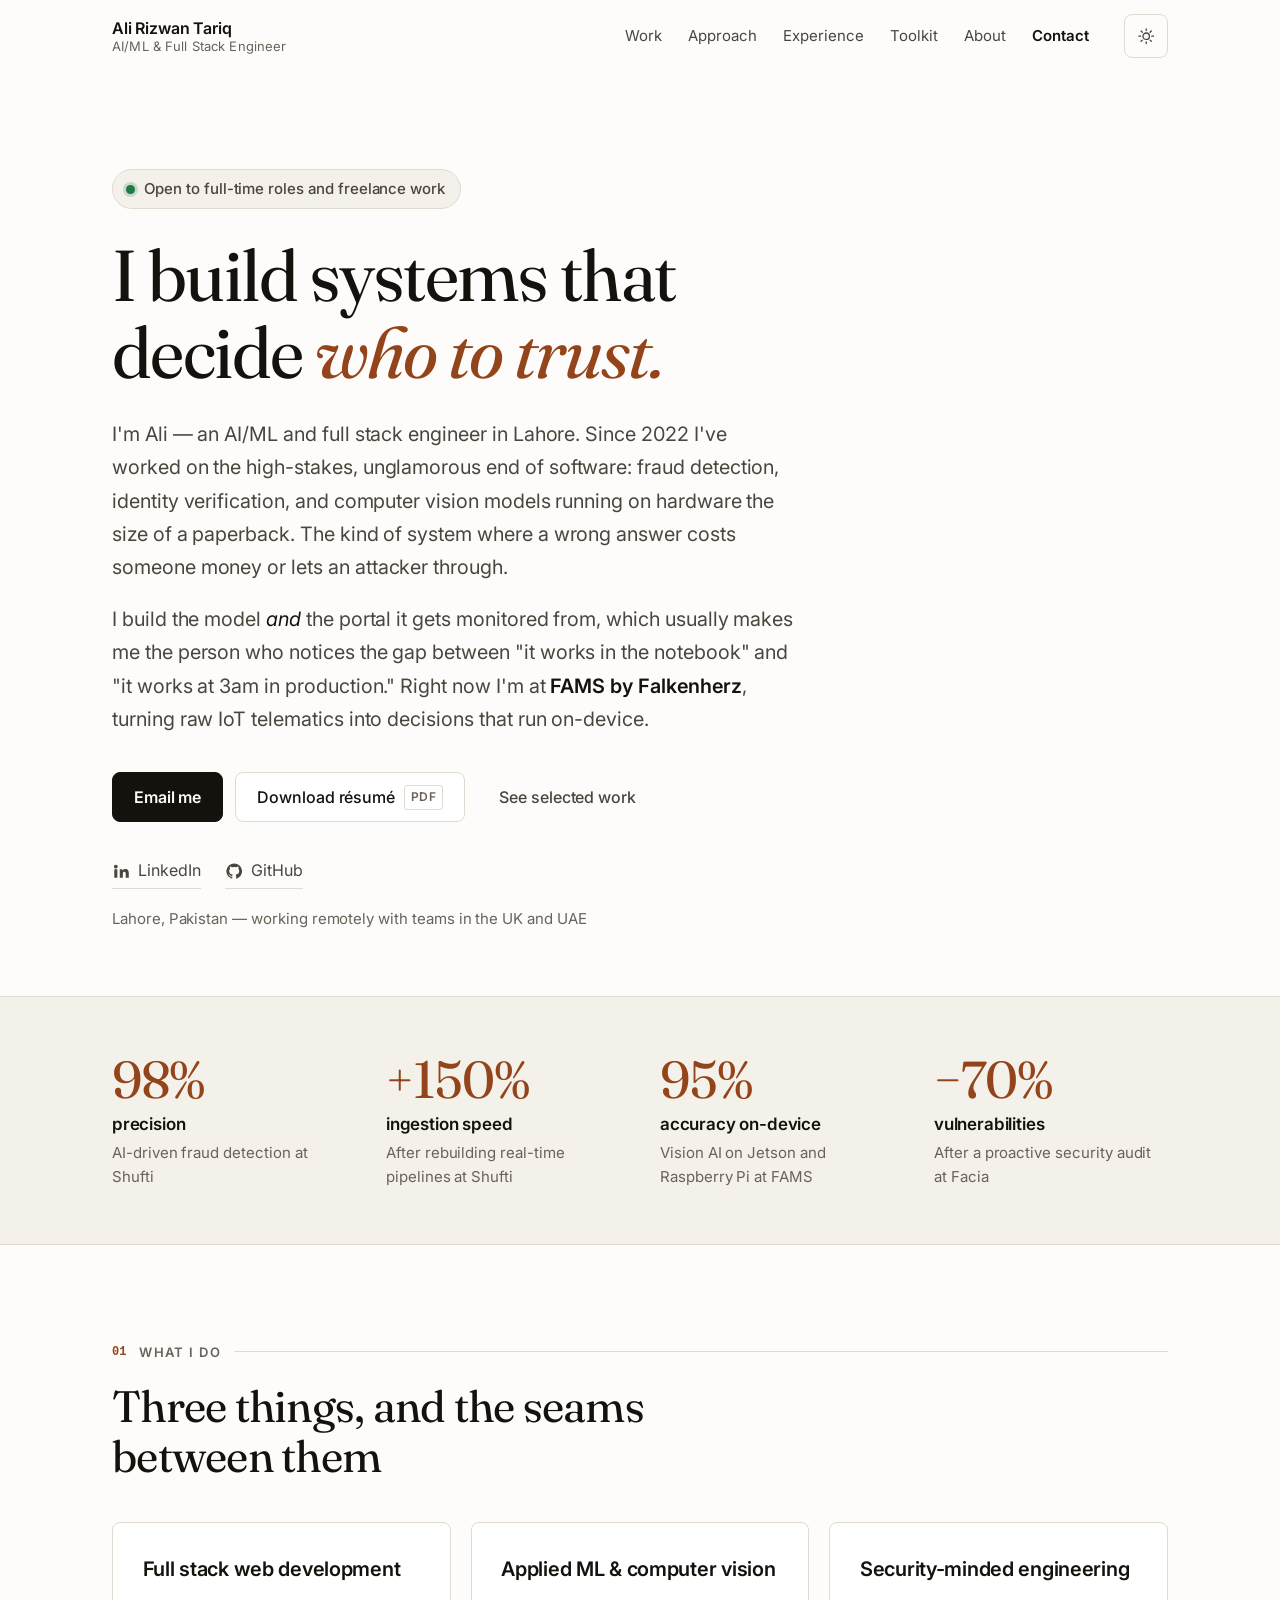
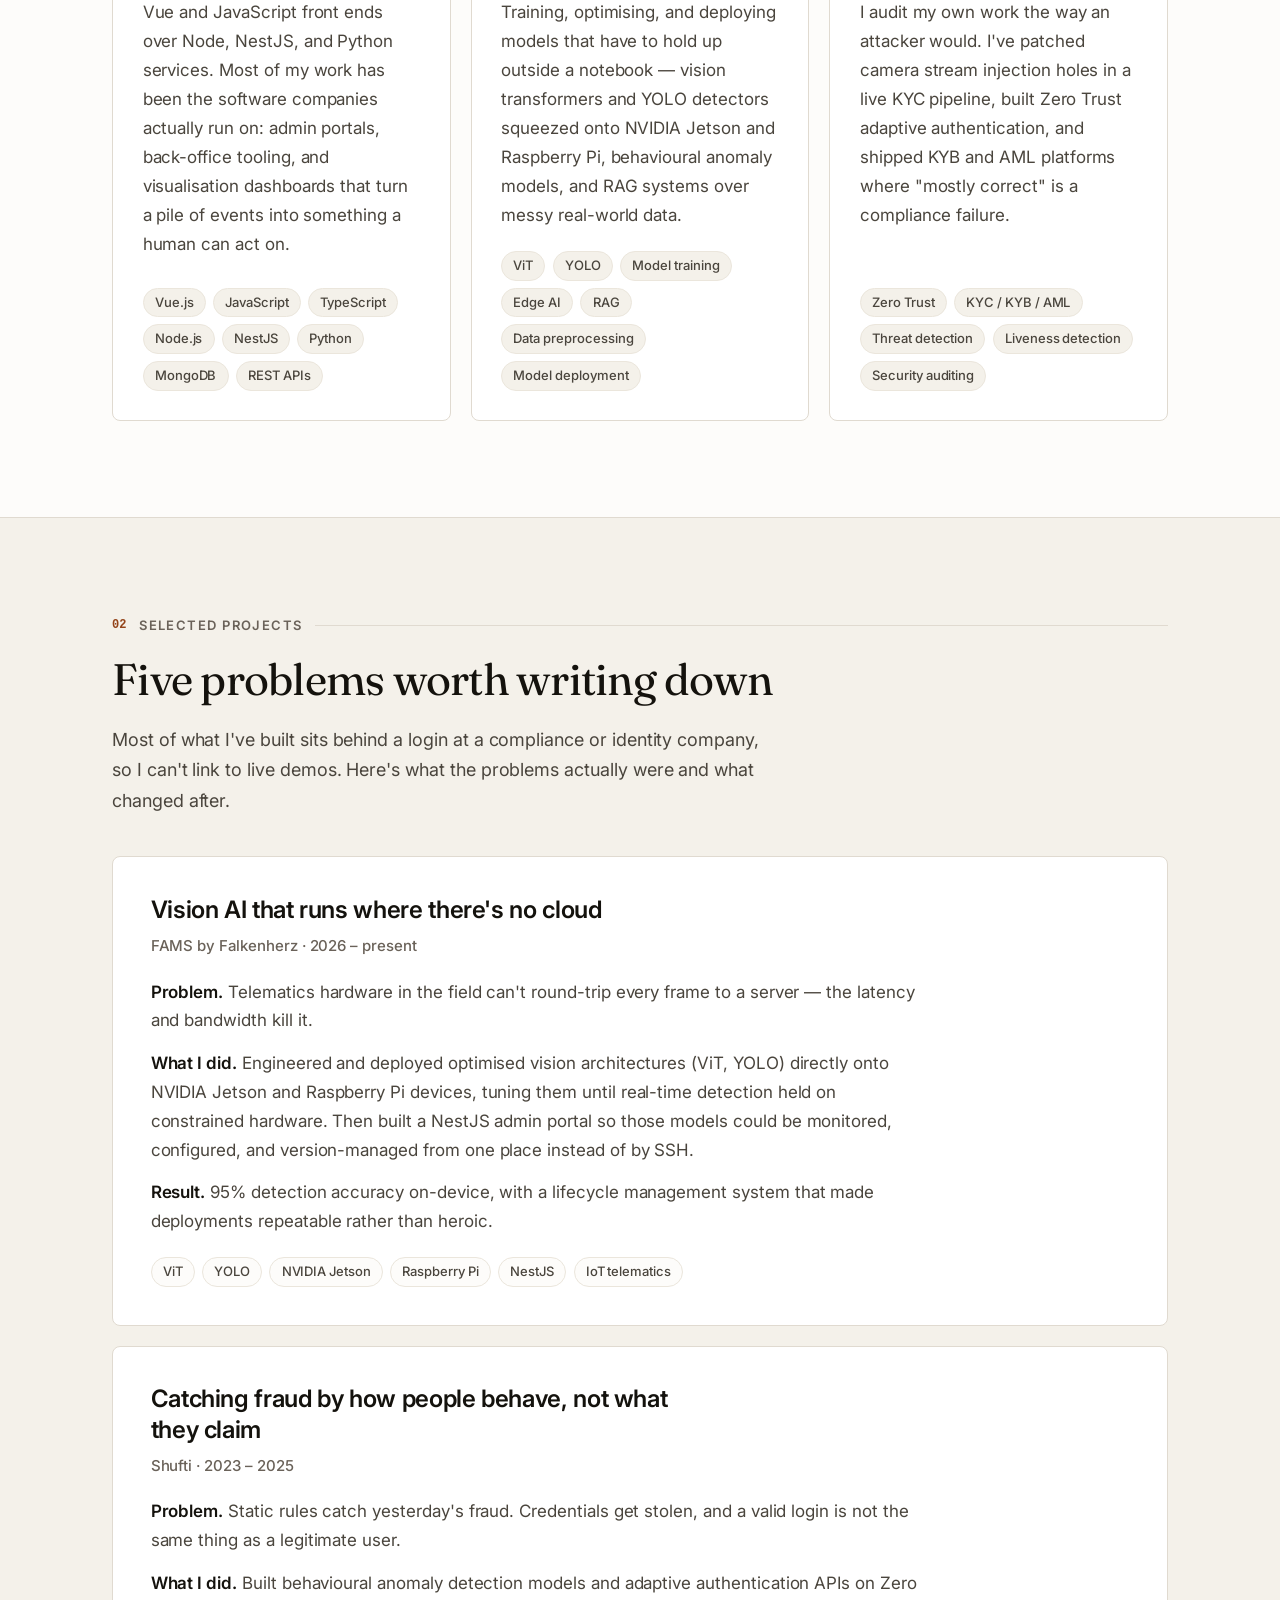
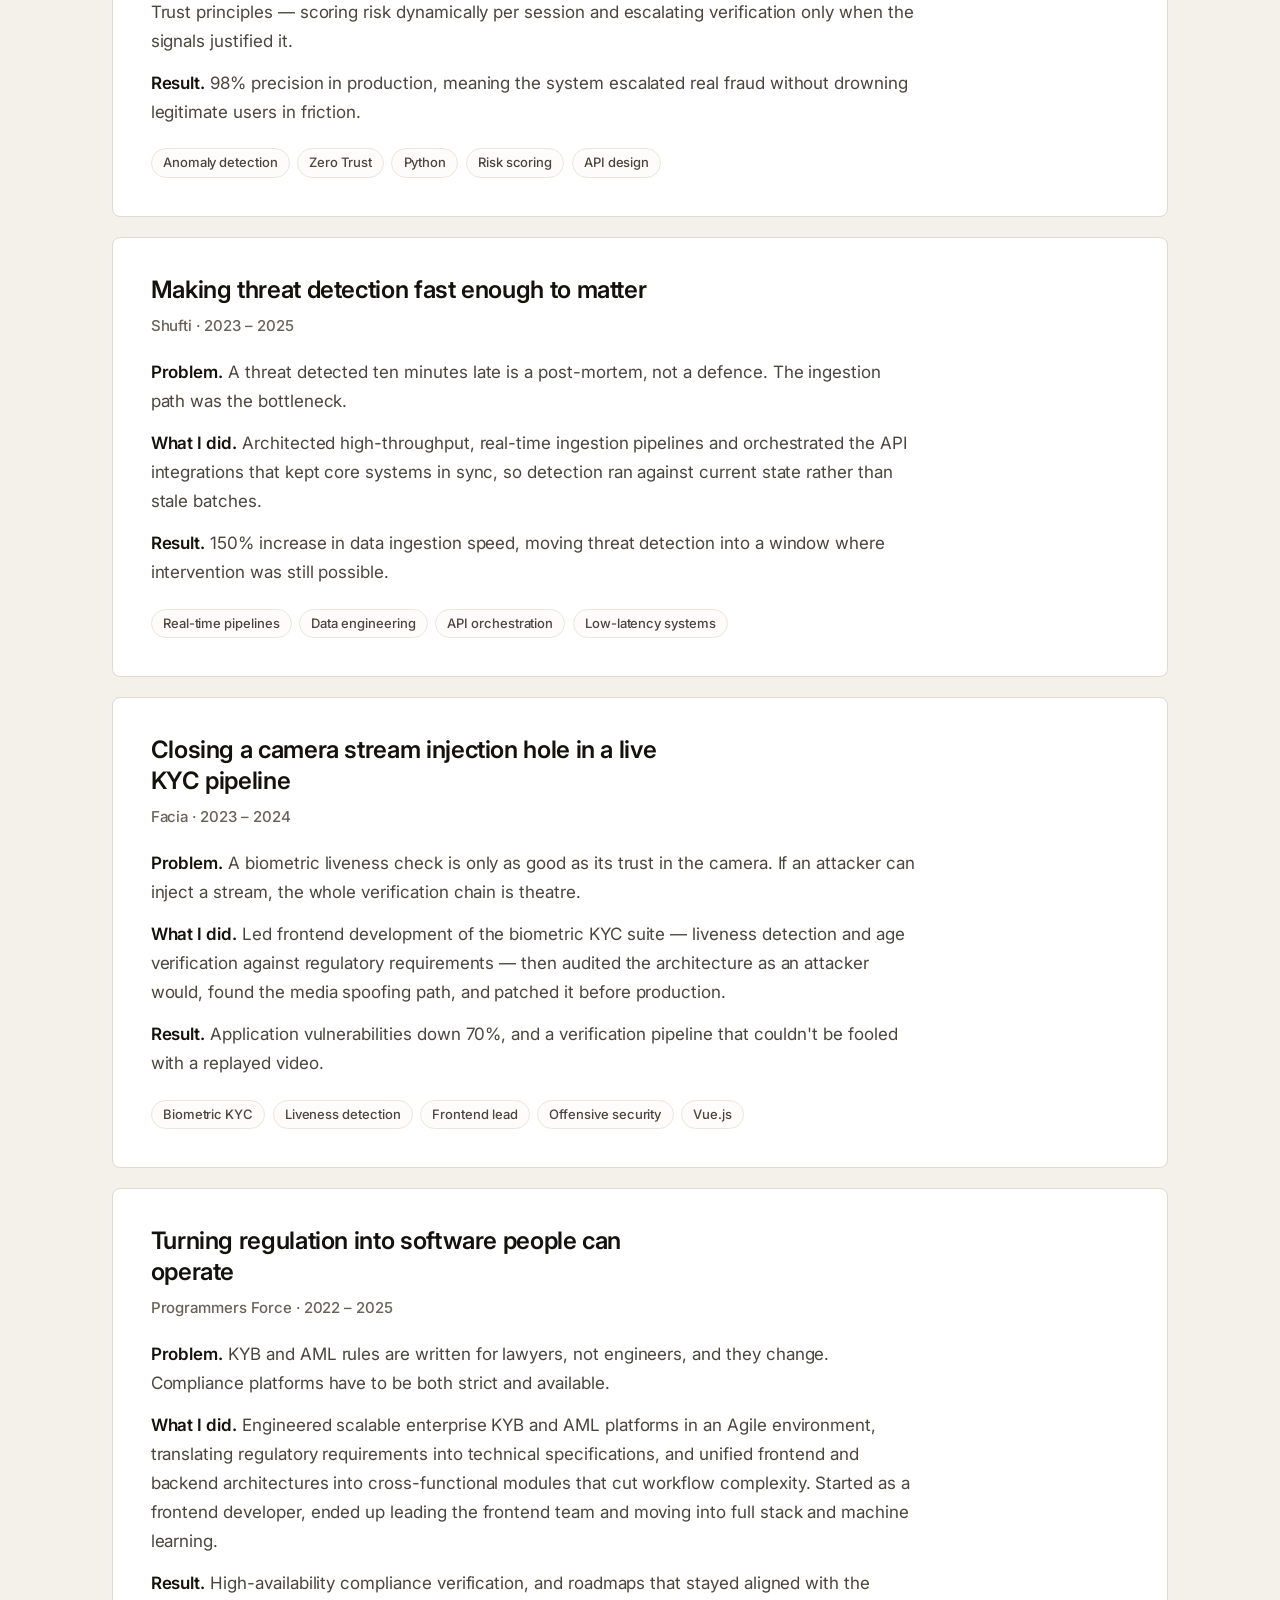
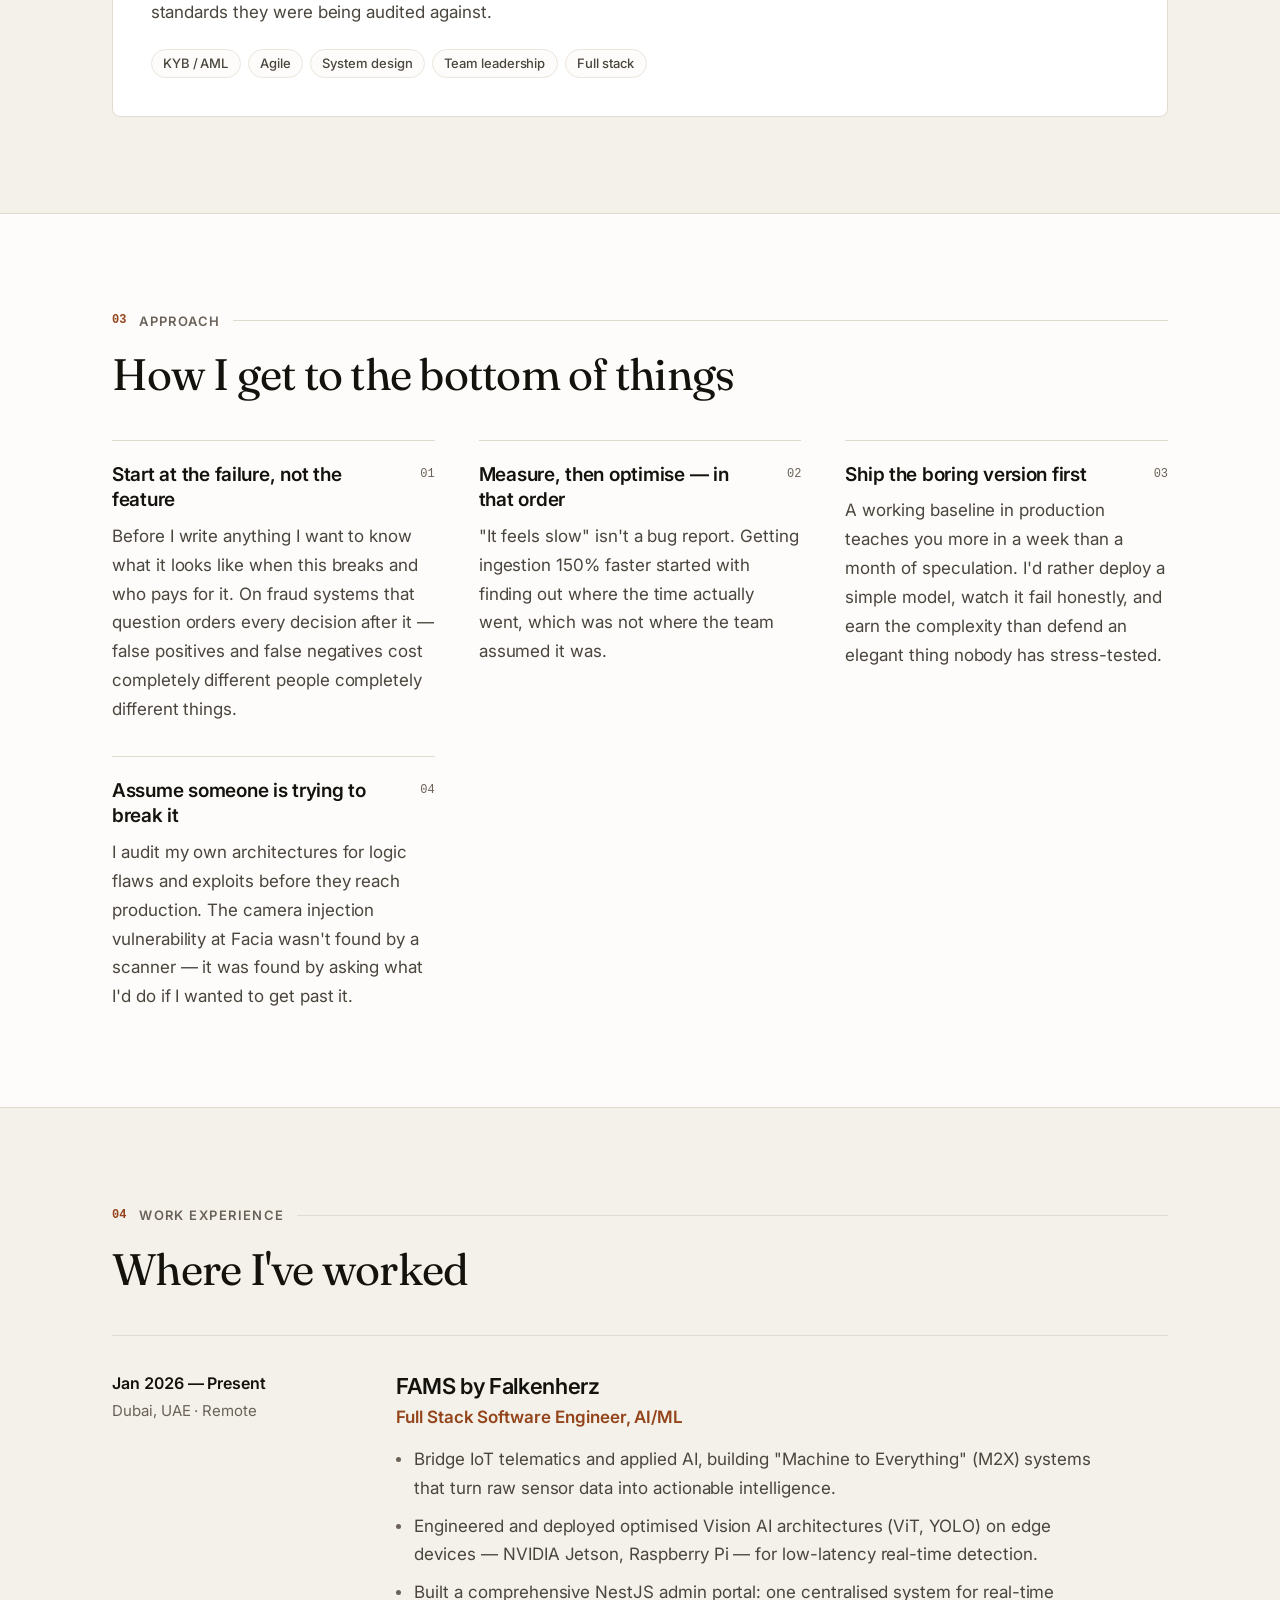
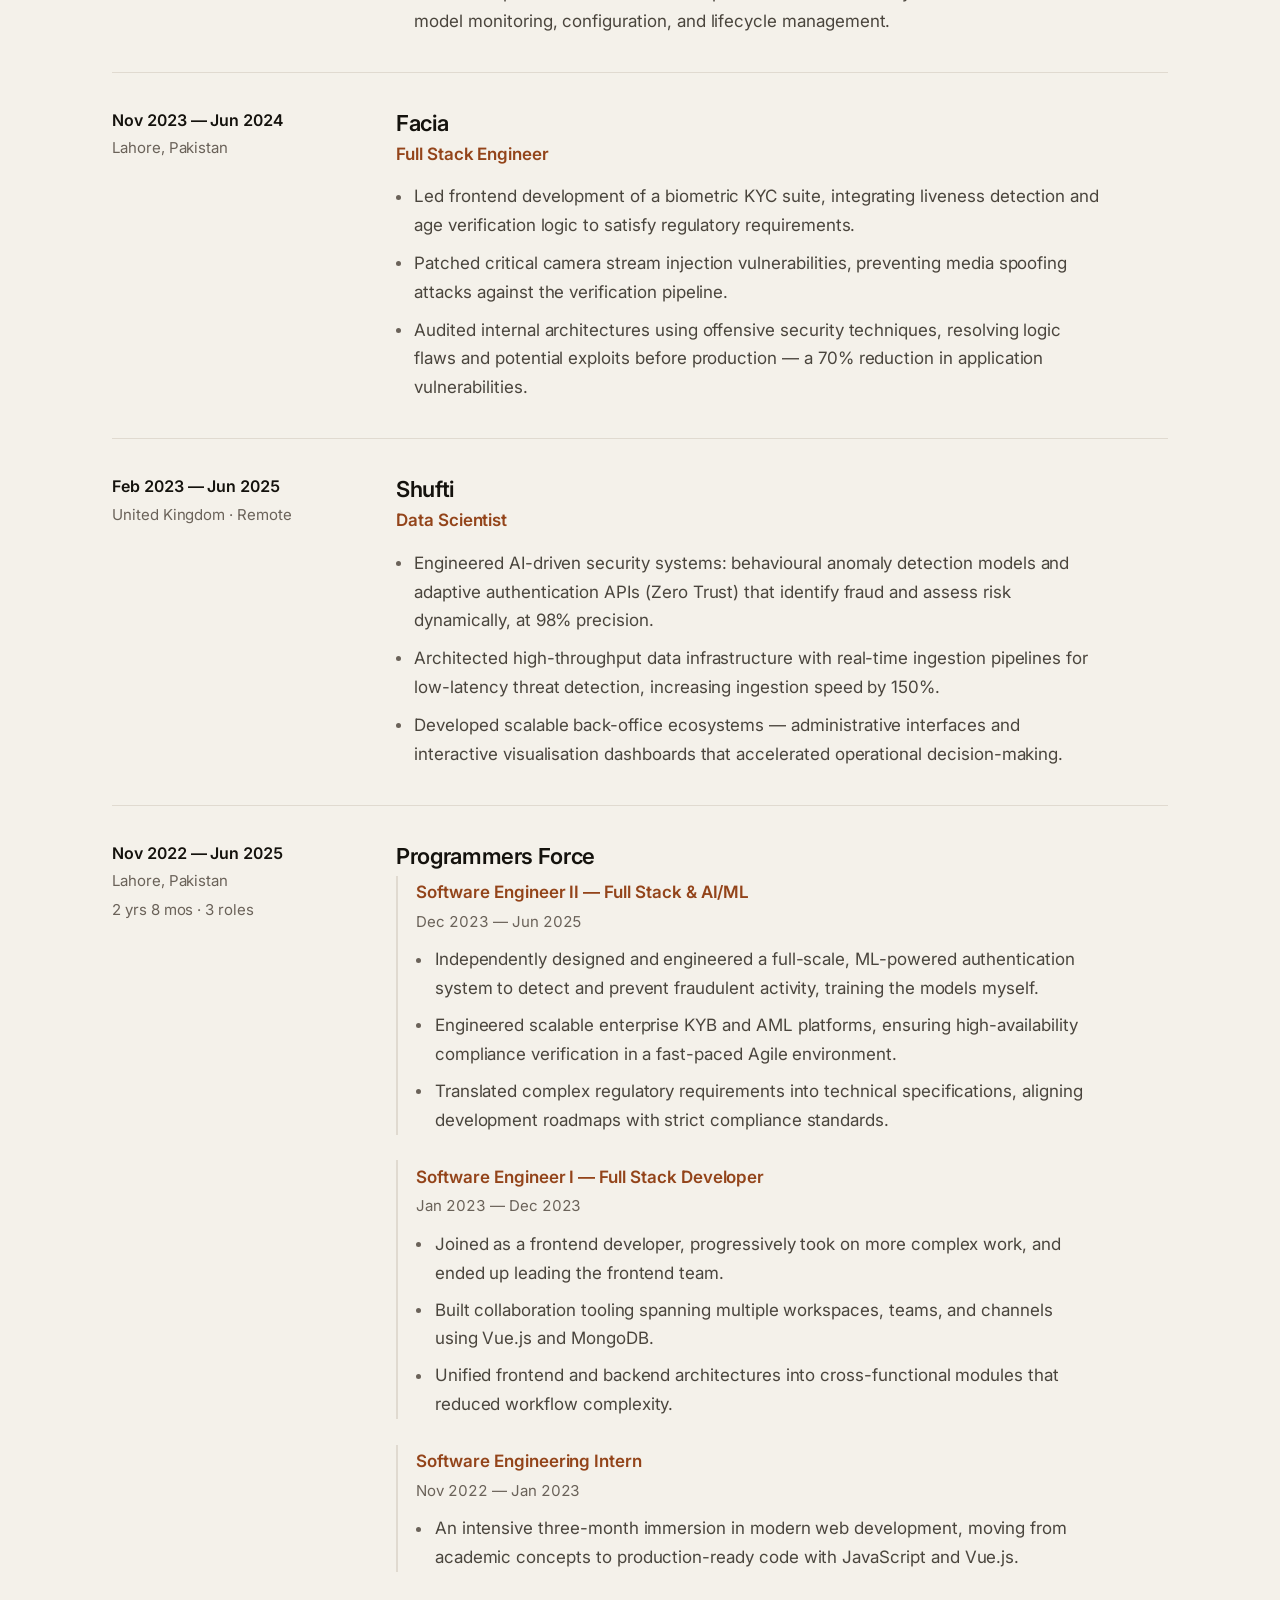
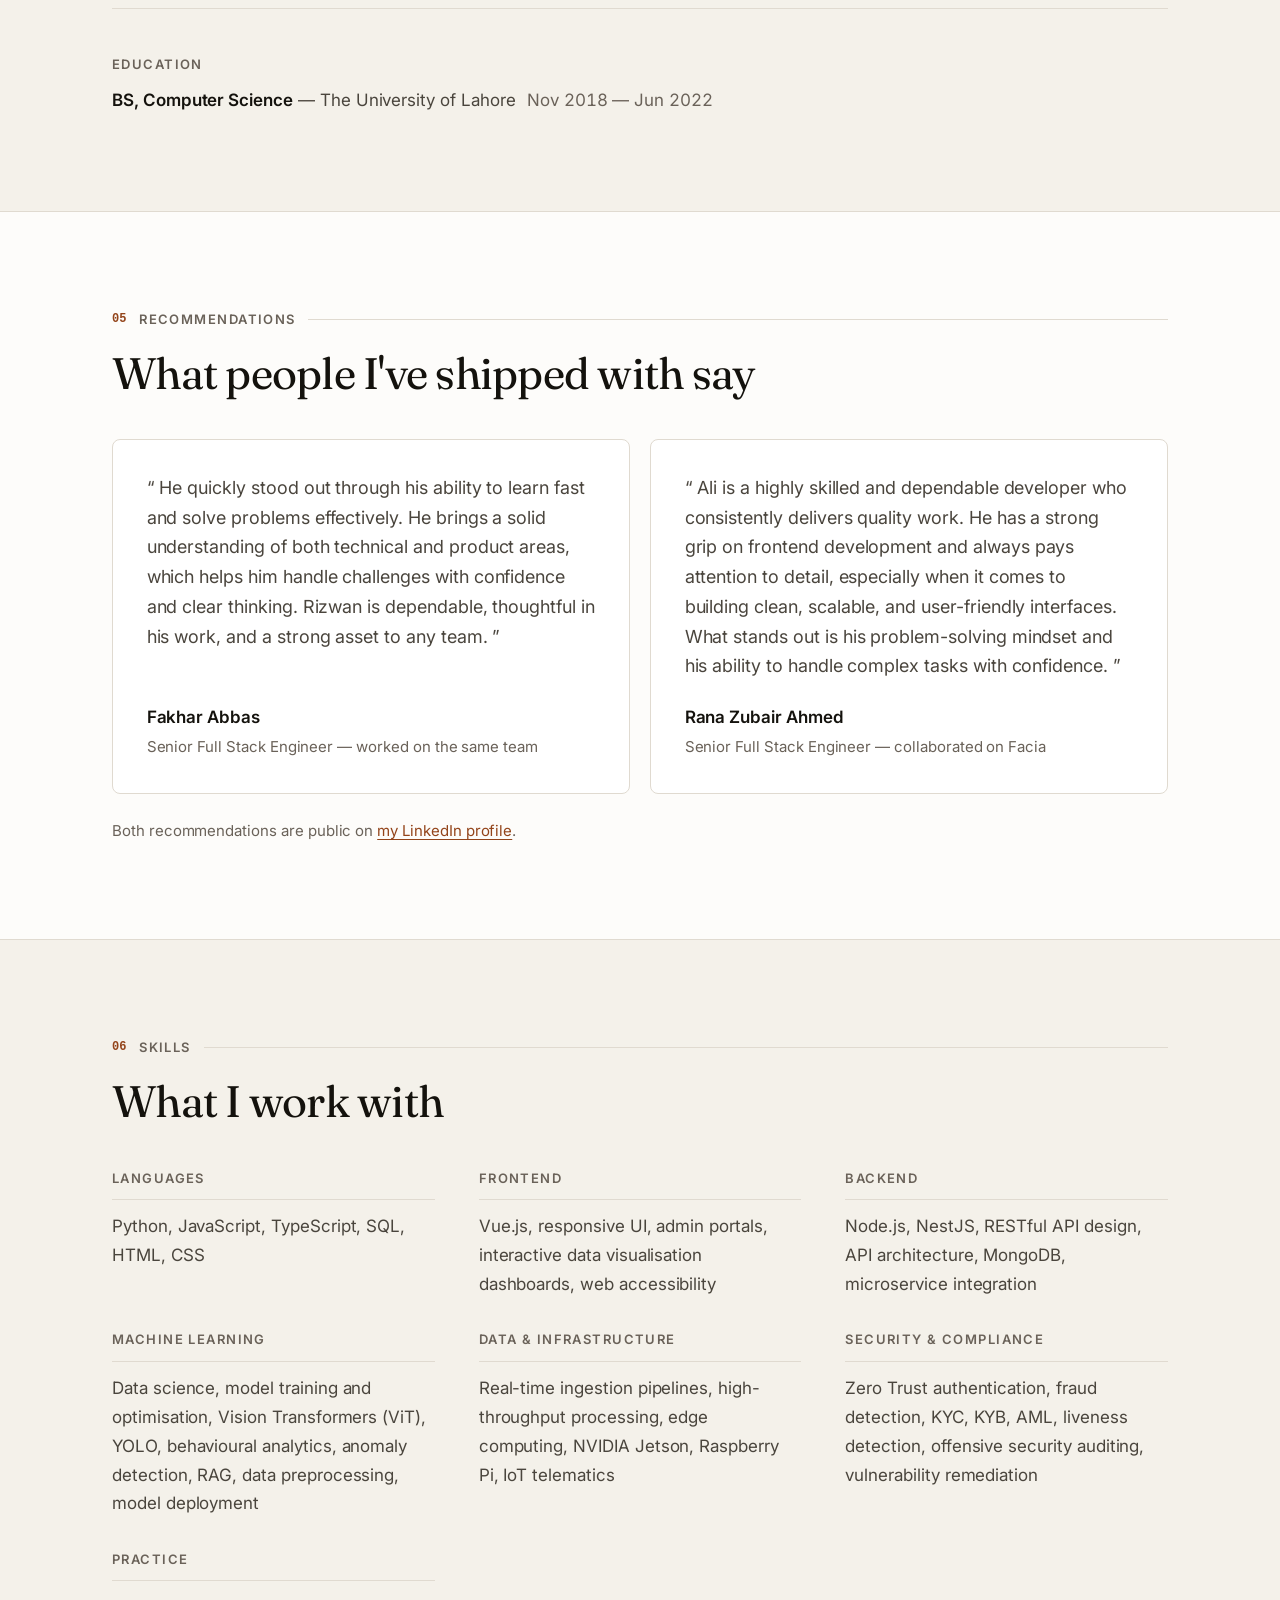
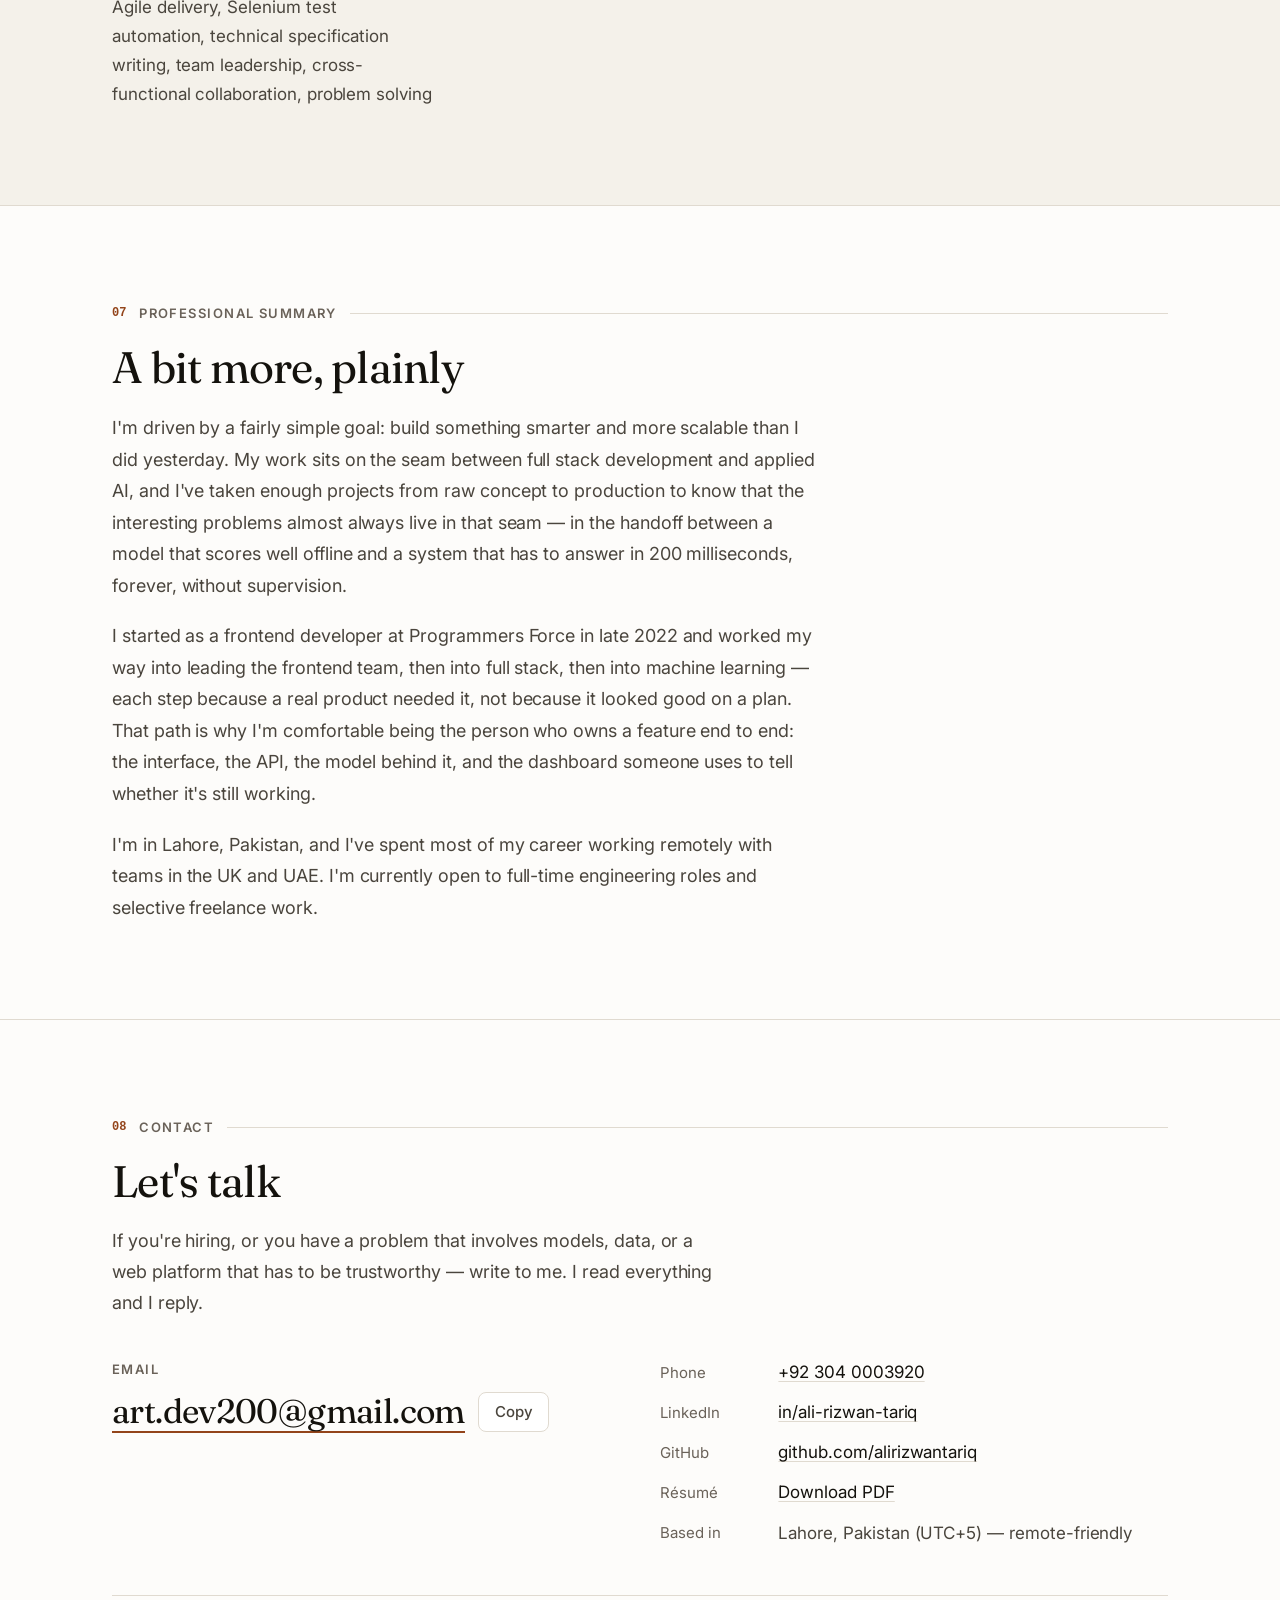
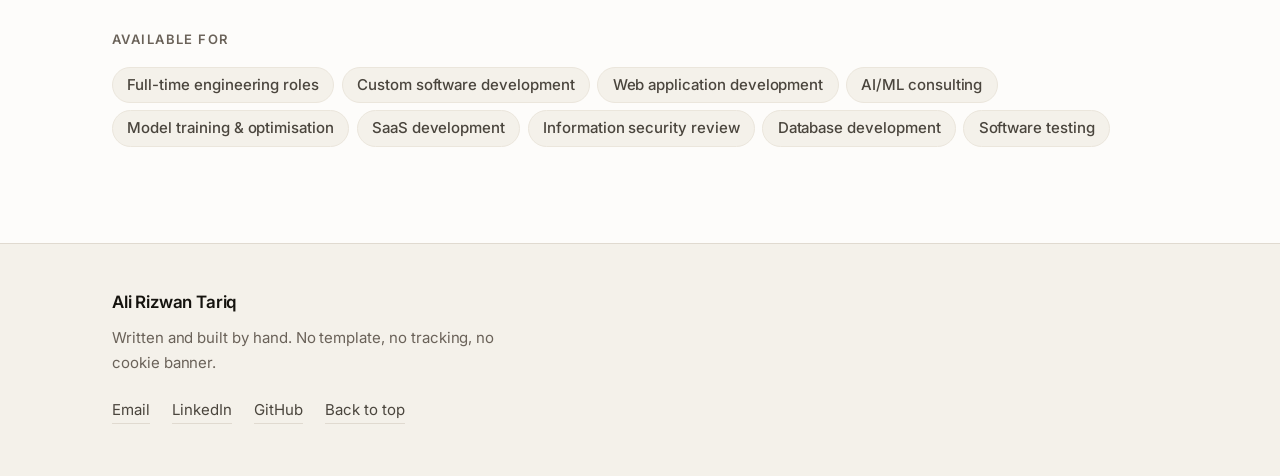
==== index.html @ 857cba0b "Add portfolio site Single-page portfolio built as plain HTML, CSS and JS — no framework, no build st" ====
<!DOCTYPE html>
<html lang="en">
<head>
<meta charset="utf-8">
<meta name="viewport" content="width=device-width, initial-scale=1">
<title>Ali Rizwan Tariq — AI/ML &amp; Full Stack Engineer</title>
<meta name="description" content="AI/ML and full stack engineer in Lahore, Pakistan. Fraud detection, identity verification and edge computer vision, in Python, Vue.js, Node.js and NestJS.">
<meta name="author" content="Ali Rizwan Tariq">
<meta name="robots" content="index, follow">
<meta name="theme-color" content="#fdfcfa" media="(prefers-color-scheme: light)">
<meta name="theme-color" content="#14130f" media="(prefers-color-scheme: dark)">

<meta property="og:type" content="profile">
<meta property="og:title" content="Ali Rizwan Tariq — AI/ML &amp; Full Stack Engineer">
<meta property="og:description" content="Fraud detection, identity verification, and edge computer vision — plus the production systems around them. Open to full-time roles and freelance work.">
<meta property="og:image" content="/og.png">
<meta property="og:image:alt" content="Ali Rizwan Tariq, AI/ML and Full Stack Engineer">
<meta property="og:locale" content="en_US">
<meta name="twitter:card" content="summary_large_image">
<meta name="twitter:title" content="Ali Rizwan Tariq — AI/ML &amp; Full Stack Engineer">
<meta name="twitter:description" content="Fraud detection, identity verification, and edge computer vision — plus the production systems around them.">
<meta name="twitter:image" content="/og.png">

<link rel="icon" href="/favicon.svg" type="image/svg+xml">
<link rel="apple-touch-icon" href="/favicon.svg">
<link rel="preconnect" href="https://fonts.googleapis.com">
<link rel="preconnect" href="https://fonts.gstatic.com" crossorigin>
<link rel="stylesheet" href="https://fonts.googleapis.com/css2?family=Fraunces:opsz,wght@9..144,400;9..144,500&family=Inter:wght@400;500;600;700&display=swap">
<link rel="stylesheet" href="/styles.css">

<script>
  // Set theme before first paint so there is no flash.
  (function () {
    document.documentElement.classList.add('js');
    try {
      var t = localStorage.getItem('theme');
      if (t === 'light' || t === 'dark') document.documentElement.setAttribute('data-theme', t);
    } catch (e) {}
  })();
</script>

<script type="application/ld+json">
{
  "@context": "https://schema.org",
  "@type": "Person",
  "name": "Ali Rizwan Tariq",
  "givenName": "Ali",
  "familyName": "Tariq",
  "jobTitle": "AI/ML & Full Stack Engineer",
  "description": "AI/ML and full stack engineer specialising in fraud detection, identity verification and edge computer vision systems.",
  "email": "mailto:art.dev200@gmail.com",
  "telephone": "+92-304-0003920",
  "image": "/assets/ali-rizwan-tariq.jpg",
  "url": "https://www.linkedin.com/in/ali-rizwan-tariq/",
  "address": {
    "@type": "PostalAddress",
    "addressLocality": "Lahore",
    "addressRegion": "Punjab",
    "addressCountry": "PK"
  },
  "sameAs": [
    "https://www.linkedin.com/in/ali-rizwan-tariq/",
    "https://github.com/alirizwantariq"
  ],
  "alumniOf": {
    "@type": "CollegeOrUniversity",
    "name": "The University of Lahore"
  },
  "knowsAbout": [
    "Machine Learning", "Computer Vision", "Edge AI", "Retrieval-Augmented Generation",
    "Full Stack Web Development", "Python", "JavaScript", "TypeScript", "Node.js",
    "NestJS", "Vue.js", "MongoDB", "REST API", "Fraud Detection",
    "Identity Verification", "KYC", "KYB", "AML", "API Architecture", "Data Science"
  ],
  "worksFor": {
    "@type": "Organization",
    "name": "FAMS by Falkenherz"
  }
}
</script>
</head>

<body>
<a class="skip-link" href="#main">Skip to content</a>

<header class="site-header">
  <div class="wrap header-inner">
    <a class="wordmark" href="#top">
      <span class="wordmark-name">Ali Rizwan Tariq</span>
      <span class="wordmark-role">AI/ML &amp; Full Stack Engineer</span>
    </a>

    <nav class="site-nav" aria-label="Sections">
      <ul>
        <li><a href="#work">Work</a></li>
        <li><a href="#approach">Approach</a></li>
        <li><a href="#experience">Experience</a></li>
        <li><a href="#toolkit">Toolkit</a></li>
        <li><a href="#about">About</a></li>
        <li><a href="#contact">Contact</a></li>
      </ul>
    </nav>

    <button type="button" id="theme-toggle" class="theme-toggle" aria-label="Switch to dark theme">
      <svg class="icon-sun" viewBox="0 0 24 24" aria-hidden="true" focusable="false">
        <circle cx="12" cy="12" r="4.2"/>
        <path d="M12 2.5v2.2M12 19.3v2.2M21.5 12h-2.2M4.7 12H2.5M18.7 5.3l-1.6 1.6M6.9 17.1l-1.6 1.6M18.7 18.7l-1.6-1.6M6.9 6.9L5.3 5.3"/>
      </svg>
      <svg class="icon-moon" viewBox="0 0 24 24" aria-hidden="true" focusable="false">
        <path d="M20.5 14.2A8.6 8.6 0 0 1 9.8 3.5a8.6 8.6 0 1 0 10.7 10.7Z"/>
      </svg>
    </button>
  </div>
</header>

<main id="main">

  <!-- ───────────────────────── Elevator pitch ───────────────────────── -->
  <section class="hero" id="top">
    <div class="wrap hero-grid">

      <div class="hero-copy">
        <p class="availability">
          <span class="dot" aria-hidden="true"></span>
          Open to full-time roles and freelance work
        </p>

        <h1 class="hero-title">
          I build systems that decide <em>who to trust.</em>
        </h1>

        <div class="hero-pitch">
          <p>
            I'm Ali — an AI/ML and full stack engineer in Lahore. Since 2022 I've worked on the
            high-stakes, unglamorous end of software: fraud detection, identity verification, and
            computer vision models running on hardware the size of a paperback. The kind of system
            where a wrong answer costs someone money or lets an attacker through.
          </p>
          <p>
            I build the model <em>and</em> the portal it gets monitored from, which usually makes me
            the person who notices the gap between "it works in the notebook" and "it works at 3am in
            production." Right now I'm at <strong>FAMS by Falkenherz</strong>, turning raw IoT
            telematics into decisions that run on-device.
          </p>
        </div>

        <div class="hero-actions">
          <a class="btn btn-primary" href="mailto:art.dev200@gmail.com?subject=Let%27s%20talk">
            Email me
          </a>
          <a class="btn" href="/Ali-Rizwan-Tariq-Resume.pdf" download>
            Download résumé
            <span class="btn-meta">PDF</span>
          </a>
          <a class="btn btn-quiet" href="#work">See selected work</a>
        </div>

        <ul class="hero-links">
          <li>
            <a href="https://www.linkedin.com/in/ali-rizwan-tariq/" rel="me noopener" target="_blank">
              <svg viewBox="0 0 24 24" aria-hidden="true" focusable="false" class="brand-icon"><path d="M4.98 3.5A2.5 2.5 0 1 1 5 8.5a2.5 2.5 0 0 1 0-5ZM3 9.5h4v11H3v-11Zm6.5 0h3.8v1.5h.05c.53-.95 1.83-1.95 3.77-1.95 4.03 0 4.78 2.5 4.78 5.76v5.69h-4v-5.04c0-1.2-.02-2.75-1.75-2.75-1.75 0-2.02 1.31-2.02 2.66v5.13h-4v-11Z"/></svg>
              LinkedIn
            </a>
          </li>
          <li>
            <a href="https://github.com/alirizwantariq" rel="me noopener" target="_blank">
              <svg viewBox="0 0 24 24" aria-hidden="true" focusable="false" class="brand-icon"><path d="M12 1.8a10.2 10.2 0 0 0-3.23 19.88c.51.09.7-.22.7-.5v-1.9c-2.85.62-3.45-1.2-3.45-1.2-.47-1.19-1.14-1.5-1.14-1.5-.93-.64.07-.62.07-.62 1.03.07 1.57 1.06 1.57 1.06.92 1.57 2.4 1.12 2.99.86.09-.67.36-1.12.65-1.38-2.28-.26-4.67-1.14-4.67-5.07 0-1.12.4-2.03 1.05-2.75-.1-.26-.46-1.3.1-2.72 0 0 .86-.28 2.81 1.05a9.7 9.7 0 0 1 5.12 0c1.95-1.33 2.81-1.05 2.81-1.05.56 1.42.2 2.46.1 2.72.65.72 1.05 1.63 1.05 2.75 0 3.94-2.39 4.8-4.68 5.06.37.32.7.94.7 1.9v2.81c0 .28.18.6.7.5A10.2 10.2 0 0 0 12 1.8Z"/></svg>
              GitHub
            </a>
          </li>
        </ul>

        <p class="hero-loc">Lahore, Pakistan — working remotely with teams in the UK and UAE</p>
      </div>

      <figure class="portrait" id="portrait">
        <img src="/assets/ali-rizwan-tariq.jpg"
             alt="Ali Rizwan Tariq"
             width="768" height="1024"
             decoding="async"
             onerror="document.getElementById('portrait').hidden = true">
      </figure>

    </div>
  </section>

  <!-- ───────────────────────── Impact numbers ───────────────────────── -->
  <section class="stats" aria-labelledby="stats-heading">
    <div class="wrap">
      <h2 id="stats-heading" class="sr-only">Measured results</h2>
      <ul class="stat-grid">
        <li class="stat reveal">
          <p class="stat-num">98%</p>
          <p class="stat-label">precision</p>
          <p class="stat-note">AI-driven fraud detection at Shufti</p>
        </li>
        <li class="stat reveal">
          <p class="stat-num">+150%</p>
          <p class="stat-label">ingestion speed</p>
          <p class="stat-note">After rebuilding real-time pipelines at Shufti</p>
        </li>
        <li class="stat reveal">
          <p class="stat-num">95%</p>
          <p class="stat-label">accuracy on-device</p>
          <p class="stat-note">Vision AI on Jetson and Raspberry Pi at FAMS</p>
        </li>
        <li class="stat reveal">
          <p class="stat-num">−70%</p>
          <p class="stat-label">vulnerabilities</p>
          <p class="stat-note">After a proactive security audit at Facia</p>
        </li>
      </ul>
    </div>
  </section>

  <!-- ───────────────────────── What I do ───────────────────────── -->
  <section class="section" id="services" aria-labelledby="services-heading">
    <div class="wrap">
      <h2 id="services-heading" class="section-title">
        <span class="section-label"><span class="section-num">01</span> What I do</span>
        <span class="section-headline">Three things, and the seams between them</span>
      </h2>

      <div class="pillars">
        <article class="pillar reveal">
          <h3>Full stack web development</h3>
          <p>
            Vue and JavaScript front ends over Node, NestJS, and Python services. Most of my work has
            been the software companies actually run on: admin portals, back-office tooling, and
            visualisation dashboards that turn a pile of events into something a human can act on.
          </p>
          <ul class="tag-list">
            <li>Vue.js</li><li>JavaScript</li><li>TypeScript</li><li>Node.js</li><li>NestJS</li>
            <li>Python</li><li>MongoDB</li><li>REST APIs</li>
          </ul>
        </article>

        <article class="pillar reveal">
          <h3>Applied ML &amp; computer vision</h3>
          <p>
            Training, optimising, and deploying models that have to hold up outside a notebook —
            vision transformers and YOLO detectors squeezed onto NVIDIA Jetson and Raspberry Pi,
            behavioural anomaly models, and RAG systems over messy real-world data.
          </p>
          <ul class="tag-list">
            <li>ViT</li><li>YOLO</li><li>Model training</li><li>Edge AI</li>
            <li>RAG</li><li>Data preprocessing</li><li>Model deployment</li>
          </ul>
        </article>

        <article class="pillar reveal">
          <h3>Security-minded engineering</h3>
          <p>
            I audit my own work the way an attacker would. I've patched camera stream injection
            holes in a live KYC pipeline, built Zero Trust adaptive authentication, and shipped KYB
            and AML platforms where "mostly correct" is a compliance failure.
          </p>
          <ul class="tag-list">
            <li>Zero Trust</li><li>KYC / KYB / AML</li><li>Threat detection</li>
            <li>Liveness detection</li><li>Security auditing</li>
          </ul>
        </article>
      </div>
    </div>
  </section>

  <!-- ───────────────────────── Selected work ───────────────────────── -->
  <section class="section section-alt" id="work" aria-labelledby="work-heading">
    <div class="wrap">
      <h2 id="work-heading" class="section-title">
        <span class="section-label"><span class="section-num">02</span> Selected projects</span>
        <span class="section-headline">Five problems worth writing down</span>
      </h2>
      <p class="section-intro">
        Most of what I've built sits behind a login at a compliance or identity company, so I can't
        link to live demos. Here's what the problems actually were and what changed after.
      </p>

      <ol class="cases">
        <li class="case reveal">
          <div class="case-head">
            <h3>Vision AI that runs where there's no cloud</h3>
            <p class="case-org">FAMS by Falkenherz · 2026 – present</p>
          </div>
          <div class="case-body">
            <p>
              <strong>Problem.</strong> Telematics hardware in the field can't round-trip every frame
              to a server — the latency and bandwidth kill it.
            </p>
            <p>
              <strong>What I did.</strong> Engineered and deployed optimised vision architectures
              (ViT, YOLO) directly onto NVIDIA Jetson and Raspberry Pi devices, tuning them until
              real-time detection held on constrained hardware. Then built a NestJS admin portal so
              those models could be monitored, configured, and version-managed from one place instead
              of by SSH.
            </p>
            <p>
              <strong>Result.</strong> 95% detection accuracy on-device, with a lifecycle management
              system that made deployments repeatable rather than heroic.
            </p>
          </div>
          <ul class="tag-list">
            <li>ViT</li><li>YOLO</li><li>NVIDIA Jetson</li><li>Raspberry Pi</li>
            <li>NestJS</li><li>IoT telematics</li>
          </ul>
        </li>

        <li class="case reveal">
          <div class="case-head">
            <h3>Catching fraud by how people behave, not what they claim</h3>
            <p class="case-org">Shufti · 2023 – 2025</p>
          </div>
          <div class="case-body">
            <p>
              <strong>Problem.</strong> Static rules catch yesterday's fraud. Credentials get stolen,
              and a valid login is not the same thing as a legitimate user.
            </p>
            <p>
              <strong>What I did.</strong> Built behavioural anomaly detection models and adaptive
              authentication APIs on Zero Trust principles — scoring risk dynamically per session and
              escalating verification only when the signals justified it.
            </p>
            <p>
              <strong>Result.</strong> 98% precision in production, meaning the system escalated real
              fraud without drowning legitimate users in friction.
            </p>
          </div>
          <ul class="tag-list">
            <li>Anomaly detection</li><li>Zero Trust</li><li>Python</li>
            <li>Risk scoring</li><li>API design</li>
          </ul>
        </li>

        <li class="case reveal">
          <div class="case-head">
            <h3>Making threat detection fast enough to matter</h3>
            <p class="case-org">Shufti · 2023 – 2025</p>
          </div>
          <div class="case-body">
            <p>
              <strong>Problem.</strong> A threat detected ten minutes late is a post-mortem, not a
              defence. The ingestion path was the bottleneck.
            </p>
            <p>
              <strong>What I did.</strong> Architected high-throughput, real-time ingestion pipelines
              and orchestrated the API integrations that kept core systems in sync, so detection ran
              against current state rather than stale batches.
            </p>
            <p>
              <strong>Result.</strong> 150% increase in data ingestion speed, moving threat detection
              into a window where intervention was still possible.
            </p>
          </div>
          <ul class="tag-list">
            <li>Real-time pipelines</li><li>Data engineering</li>
            <li>API orchestration</li><li>Low-latency systems</li>
          </ul>
        </li>

        <li class="case reveal">
          <div class="case-head">
            <h3>Closing a camera stream injection hole in a live KYC pipeline</h3>
            <p class="case-org">Facia · 2023 – 2024</p>
          </div>
          <div class="case-body">
            <p>
              <strong>Problem.</strong> A biometric liveness check is only as good as its trust in the
              camera. If an attacker can inject a stream, the whole verification chain is theatre.
            </p>
            <p>
              <strong>What I did.</strong> Led frontend development of the biometric KYC suite —
              liveness detection and age verification against regulatory requirements — then audited
              the architecture as an attacker would, found the media spoofing path, and patched it
              before production.
            </p>
            <p>
              <strong>Result.</strong> Application vulnerabilities down 70%, and a verification
              pipeline that couldn't be fooled with a replayed video.
            </p>
          </div>
          <ul class="tag-list">
            <li>Biometric KYC</li><li>Liveness detection</li><li>Frontend lead</li>
            <li>Offensive security</li><li>Vue.js</li>
          </ul>
        </li>

        <li class="case reveal">
          <div class="case-head">
            <h3>Turning regulation into software people can operate</h3>
            <p class="case-org">Programmers Force · 2022 – 2025</p>
          </div>
          <div class="case-body">
            <p>
              <strong>Problem.</strong> KYB and AML rules are written for lawyers, not engineers, and
              they change. Compliance platforms have to be both strict and available.
            </p>
            <p>
              <strong>What I did.</strong> Engineered scalable enterprise KYB and AML platforms in an
              Agile environment, translating regulatory requirements into technical specifications,
              and unified frontend and backend architectures into cross-functional modules that cut
              workflow complexity. Started as a frontend developer, ended up leading the frontend team
              and moving into full stack and machine learning.
            </p>
            <p>
              <strong>Result.</strong> High-availability compliance verification, and roadmaps that
              stayed aligned with the standards they were being audited against.
            </p>
          </div>
          <ul class="tag-list">
            <li>KYB / AML</li><li>Agile</li><li>System design</li>
            <li>Team leadership</li><li>Full stack</li>
          </ul>
        </li>
      </ol>
    </div>
  </section>

  <!-- ───────────────────────── Approach ───────────────────────── -->
  <section class="section" id="approach" aria-labelledby="approach-heading">
    <div class="wrap">
      <h2 id="approach-heading" class="section-title">
        <span class="section-label"><span class="section-num">03</span> Approach</span>
        <span class="section-headline">How I get to the bottom of things</span>
      </h2>

      <ol class="principles">
        <li class="principle reveal">
          <h3>Start at the failure, not the feature</h3>
          <p>
            Before I write anything I want to know what it looks like when this breaks and who pays
            for it. On fraud systems that question orders every decision after it — false positives
            and false negatives cost completely different people completely different things.
          </p>
        </li>
        <li class="principle reveal">
          <h3>Measure, then optimise — in that order</h3>
          <p>
            "It feels slow" isn't a bug report. Getting ingestion 150% faster started with finding out
            where the time actually went, which was not where the team assumed it was.
          </p>
        </li>
        <li class="principle reveal">
          <h3>Ship the boring version first</h3>
          <p>
            A working baseline in production teaches you more in a week than a month of speculation.
            I'd rather deploy a simple model, watch it fail honestly, and earn the complexity than
            defend an elegant thing nobody has stress-tested.
          </p>
        </li>
        <li class="principle reveal">
          <h3>Assume someone is trying to break it</h3>
          <p>
            I audit my own architectures for logic flaws and exploits before they reach production.
            The camera injection vulnerability at Facia wasn't found by a scanner — it was found by
            asking what I'd do if I wanted to get past it.
          </p>
        </li>
      </ol>
    </div>
  </section>

  <!-- ───────────────────────── Experience ───────────────────────── -->
  <section class="section section-alt" id="experience" aria-labelledby="experience-heading">
    <div class="wrap">
      <h2 id="experience-heading" class="section-title">
        <span class="section-label"><span class="section-num">04</span> Work experience</span>
        <span class="section-headline">Where I've worked</span>
      </h2>

      <div class="timeline">

        <article class="job reveal">
          <div class="job-meta">
            <p class="job-dates"><time datetime="2026-01">Jan 2026</time> — Present</p>
            <p class="job-place">Dubai, UAE · Remote</p>
          </div>
          <div class="job-body">
            <h3 class="job-company">FAMS by Falkenherz</h3>
            <p class="job-title">Full Stack Software Engineer, AI/ML</p>
            <ul>
              <li>Bridge IoT telematics and applied AI, building "Machine to Everything" (M2X) systems that turn raw sensor data into actionable intelligence.</li>
              <li>Engineered and deployed optimised Vision AI architectures (ViT, YOLO) on edge devices — NVIDIA Jetson, Raspberry Pi — for low-latency real-time detection.</li>
              <li>Built a comprehensive NestJS admin portal: one centralised system for real-time model monitoring, configuration, and lifecycle management.</li>
            </ul>
          </div>
        </article>
        <article class="job reveal">
          <div class="job-meta">
            <p class="job-dates"><time datetime="2023-11">Nov 2023</time> — <time datetime="2024-06">Jun 2024</time></p>
            <p class="job-place">Lahore, Pakistan</p>
          </div>
          <div class="job-body">
            <h3 class="job-company">Facia</h3>
            <p class="job-title">Full Stack Engineer</p>
            <ul>
              <li>Led frontend development of a biometric KYC suite, integrating liveness detection and age verification logic to satisfy regulatory requirements.</li>
              <li>Patched critical camera stream injection vulnerabilities, preventing media spoofing attacks against the verification pipeline.</li>
              <li>Audited internal architectures using offensive security techniques, resolving logic flaws and potential exploits before production — a 70% reduction in application vulnerabilities.</li>
            </ul>
          </div>
        </article>
        <article class="job reveal">
          <div class="job-meta">
            <p class="job-dates"><time datetime="2023-02">Feb 2023</time> — <time datetime="2025-06">Jun 2025</time></p>
            <p class="job-place">United Kingdom · Remote</p>
          </div>
          <div class="job-body">
            <h3 class="job-company">Shufti</h3>
            <p class="job-title">Data Scientist</p>
            <ul>
              <li>Engineered AI-driven security systems: behavioural anomaly detection models and adaptive authentication APIs (Zero Trust) that identify fraud and assess risk dynamically, at 98% precision.</li>
              <li>Architected high-throughput data infrastructure with real-time ingestion pipelines for low-latency threat detection, increasing ingestion speed by 150%.</li>
              <li>Developed scalable back-office ecosystems — administrative interfaces and interactive visualisation dashboards that accelerated operational decision-making.</li>
            </ul>
          </div>
        </article>
        <article class="job reveal">
          <div class="job-meta">
            <p class="job-dates"><time datetime="2022-11">Nov 2022</time> — <time datetime="2025-06">Jun 2025</time></p>
            <p class="job-place">Lahore, Pakistan</p>
            <p class="job-tenure">2 yrs 8 mos · 3 roles</p>
          </div>
          <div class="job-body">
            <h3 class="job-company">Programmers Force</h3>

            <ol class="role-list">
              <li class="role">
                <p class="job-title">Software Engineer II — Full Stack &amp; AI/ML</p>
                <p class="role-dates"><time datetime="2023-12">Dec 2023</time> — <time datetime="2025-06">Jun 2025</time></p>
                <ul>
                  <li>Independently designed and engineered a full-scale, ML-powered authentication system to detect and prevent fraudulent activity, training the models myself.</li>
                  <li>Engineered scalable enterprise KYB and AML platforms, ensuring high-availability compliance verification in a fast-paced Agile environment.</li>
                  <li>Translated complex regulatory requirements into technical specifications, aligning development roadmaps with strict compliance standards.</li>
                </ul>
              </li>

              <li class="role">
                <p class="job-title">Software Engineer I — Full Stack Developer</p>
                <p class="role-dates"><time datetime="2023-01">Jan 2023</time> — <time datetime="2023-12">Dec 2023</time></p>
                <ul>
                  <li>Joined as a frontend developer, progressively took on more complex work, and ended up leading the frontend team.</li>
                  <li>Built collaboration tooling spanning multiple workspaces, teams, and channels using Vue.js and MongoDB.</li>
                  <li>Unified frontend and backend architectures into cross-functional modules that reduced workflow complexity.</li>
                </ul>
              </li>

              <li class="role">
                <p class="job-title">Software Engineering Intern</p>
                <p class="role-dates"><time datetime="2022-11">Nov 2022</time> — <time datetime="2023-01">Jan 2023</time></p>
                <ul>
                  <li>An intensive three-month immersion in modern web development, moving from academic concepts to production-ready code with JavaScript and Vue.js.</li>
                </ul>
              </li>
            </ol>
          </div>
        </article>

      </div>

      <div class="education reveal">
        <h3 class="edu-heading">Education</h3>
        <p class="edu-line">
          <strong>BS, Computer Science</strong> — The University of Lahore
          <span class="edu-dates"><time datetime="2018-11">Nov 2018</time> — <time datetime="2022-06">Jun 2022</time></span>
        </p>
      </div>
    </div>
  </section>

  <!-- ───────────────────────── Recommendations ───────────────────────── -->
  <section class="section" id="recommendations" aria-labelledby="rec-heading">
    <div class="wrap">
      <h2 id="rec-heading" class="section-title">
        <span class="section-label"><span class="section-num">05</span> Recommendations</span>
        <span class="section-headline">What people I've shipped with say</span>
      </h2>

      <div class="quotes">
        <figure class="quote reveal">
          <blockquote>
            <p>
              He quickly stood out through his ability to learn fast and solve problems effectively.
              He brings a solid understanding of both technical and product areas, which helps him
              handle challenges with confidence and clear thinking. Rizwan is dependable, thoughtful
              in his work, and a strong asset to any team.
            </p>
          </blockquote>
          <figcaption>
            <span class="quote-name">Fakhar Abbas</span>
            <span class="quote-role">Senior Full Stack Engineer — worked on the same team</span>
          </figcaption>
        </figure>

        <figure class="quote reveal">
          <blockquote>
            <p>
              Ali is a highly skilled and dependable developer who consistently delivers quality work.
              He has a strong grip on frontend development and always pays attention to detail,
              especially when it comes to building clean, scalable, and user-friendly interfaces. What
              stands out is his problem-solving mindset and his ability to handle complex tasks with
              confidence.
            </p>
          </blockquote>
          <figcaption>
            <span class="quote-name">Rana Zubair Ahmed</span>
            <span class="quote-role">Senior Full Stack Engineer — collaborated on Facia</span>
          </figcaption>
        </figure>
      </div>

      <p class="quotes-note">
        Both recommendations are public on
        <a href="https://www.linkedin.com/in/ali-rizwan-tariq/" rel="noopener" target="_blank">my LinkedIn profile</a>.
      </p>
    </div>
  </section>

  <!-- ───────────────────────── Toolkit ───────────────────────── -->
  <section class="section section-alt" id="toolkit" aria-labelledby="toolkit-heading">
    <div class="wrap">
      <h2 id="toolkit-heading" class="section-title">
        <span class="section-label"><span class="section-num">06</span> Skills</span>
        <span class="section-headline">What I work with</span>
      </h2>

      <div class="toolkit">
        <div class="tool-group reveal">
          <h3>Languages</h3>
          <p>Python, JavaScript, TypeScript, SQL, HTML, CSS</p>
        </div>
        <div class="tool-group reveal">
          <h3>Frontend</h3>
          <p>Vue.js, responsive UI, admin portals, interactive data visualisation dashboards, web accessibility</p>
        </div>
        <div class="tool-group reveal">
          <h3>Backend</h3>
          <p>Node.js, NestJS, RESTful API design, API architecture, MongoDB, microservice integration</p>
        </div>
        <div class="tool-group reveal">
          <h3>Machine learning</h3>
          <p>Data science, model training and optimisation, Vision Transformers (ViT), YOLO, behavioural analytics, anomaly detection, RAG, data preprocessing, model deployment</p>
        </div>
        <div class="tool-group reveal">
          <h3>Data &amp; infrastructure</h3>
          <p>Real-time ingestion pipelines, high-throughput processing, edge computing, NVIDIA Jetson, Raspberry Pi, IoT telematics</p>
        </div>
        <div class="tool-group reveal">
          <h3>Security &amp; compliance</h3>
          <p>Zero Trust authentication, fraud detection, KYC, KYB, AML, liveness detection, offensive security auditing, vulnerability remediation</p>
        </div>
        <div class="tool-group reveal">
          <h3>Practice</h3>
          <p>Agile delivery, Selenium test automation, technical specification writing, team leadership, cross-functional collaboration, problem solving</p>
        </div>
      </div>
    </div>
  </section>

  <!-- ───────────────────────── About ───────────────────────── -->
  <section class="section" id="about" aria-labelledby="about-heading">
    <div class="wrap">
      <h2 id="about-heading" class="section-title">
        <span class="section-label"><span class="section-num">07</span> Professional summary</span>
        <span class="section-headline">A bit more, plainly</span>
      </h2>

      <div class="about-body">
        <p>
          I'm driven by a fairly simple goal: build something smarter and more scalable than I did
          yesterday. My work sits on the seam between full stack development and applied AI, and I've
          taken enough projects from raw concept to production to know that the interesting problems
          almost always live in that seam — in the handoff between a model that scores well offline
          and a system that has to answer in 200 milliseconds, forever, without supervision.
        </p>
        <p>
          I started as a frontend developer at Programmers Force in late 2022 and worked my way into
          leading the frontend team, then into full stack, then into machine learning — each step
          because a real product needed it, not because it looked good on a plan. That path is why I'm
          comfortable being the person who owns a feature end to end: the interface, the API, the
          model behind it, and the dashboard someone uses to tell whether it's still working.
        </p>
        <p>
          I'm in Lahore, Pakistan, and I've spent most of my career working remotely with teams in the
          UK and UAE. I'm currently open to full-time engineering roles and selective freelance work.
        </p>
      </div>
    </div>
  </section>

  <!-- ───────────────────────── Contact ───────────────────────── -->
  <section class="section section-contact" id="contact" aria-labelledby="contact-heading">
    <div class="wrap">
      <h2 id="contact-heading" class="section-title">
        <span class="section-label"><span class="section-num">08</span> Contact</span>
        <span class="section-headline">Let's talk</span>
      </h2>
      <p class="contact-intro">
        If you're hiring, or you have a problem that involves models, data, or a web platform that has
        to be trustworthy — write to me. I read everything and I reply.
      </p>

      <div class="contact-grid">
        <div class="contact-primary">
          <p class="contact-label">Email</p>
          <div class="email-row">
            <a class="email-link" href="mailto:art.dev200@gmail.com?subject=Let%27s%20talk">art.dev200@gmail.com</a>
            <button type="button" id="copy-email" class="copy-btn" data-email="art.dev200@gmail.com">
              Copy
            </button>
          </div>
          <p class="copy-status" id="copy-status" role="status" aria-live="polite"></p>
        </div>

        <div class="contact-secondary">
          <dl class="contact-list">
            <dt>Phone</dt>
            <dd><a href="tel:+923040003920">+92 304 0003920</a></dd>

            <dt>LinkedIn</dt>
            <dd><a href="https://www.linkedin.com/in/ali-rizwan-tariq/" rel="me noopener" target="_blank">in/ali-rizwan-tariq</a></dd>

            <dt>GitHub</dt>
            <dd><a href="https://github.com/alirizwantariq" rel="me noopener" target="_blank">github.com/alirizwantariq</a></dd>

            <dt>Résumé</dt>
            <dd><a href="/Ali-Rizwan-Tariq-Resume.pdf" download>Download PDF</a></dd>

            <dt>Based in</dt>
            <dd>Lahore, Pakistan (UTC+5) — remote-friendly</dd>
          </dl>
        </div>
      </div>

      <div class="available-for reveal">
        <h3>Available for</h3>
        <ul class="tag-list tag-list-lg">
          <li>Full-time engineering roles</li>
          <li>Custom software development</li>
          <li>Web application development</li>
          <li>AI/ML consulting</li>
          <li>Model training &amp; optimisation</li>
          <li>SaaS development</li>
          <li>Information security review</li>
          <li>Database development</li>
          <li>Software testing</li>
        </ul>
      </div>
    </div>
  </section>

</main>

<footer class="site-footer">
  <div class="wrap footer-inner">
    <p class="footer-name">Ali Rizwan Tariq</p>
    <p class="footer-note">
      Written and built by hand. No template, no tracking, no cookie banner.
    </p>
    <p class="footer-links">
      <a href="mailto:art.dev200@gmail.com">Email</a>
      <a href="https://www.linkedin.com/in/ali-rizwan-tariq/" rel="me noopener" target="_blank">LinkedIn</a>
      <a href="https://github.com/alirizwantariq" rel="me noopener" target="_blank">GitHub</a>
      <a href="#top">Back to top</a>
    </p>
  </div>
</footer>

<script src="/main.js" defer></script>
</body>
</html>
---- styles.css ----
/* ============================================================
   Ali Rizwan Tariq — portfolio
   Hand-written CSS. Light + dark, no framework.
   Type and colour tuned for comfortable reading at arm's length.
   ============================================================ */

/* ---------- Reset ---------- */
*, *::before, *::after { box-sizing: border-box; }

html {
  -webkit-text-size-adjust: 100%;
  scroll-behavior: smooth;
  scroll-padding-top: 6rem;
}

body, h1, h2, h3, h4, p, figure, blockquote, dl, dd, ul, ol {
  margin: 0;
  padding: 0;
}

ul, ol { list-style: none; }
img, svg { display: block; max-width: 100%; }
button { font: inherit; color: inherit; }

/* ---------- Tokens: light ----------
   Body copy sits at ~9:1 against the page; the quietest metadata
   colour is still above the 4.5:1 WCAG AA floor for normal text. */
:root {
  --bg:        #fdfcfa;
  --bg-alt:    #f4f1ea;
  --surface:   #ffffff;
  --ink:       #14120d;   /* headings            ~17:1 */
  --ink-2:     #4a453d;   /* body copy            ~8.9:1 */
  --ink-3:     #6a6259;   /* metadata, labels     ~5.5:1 */
  --line:      #e0dad0;
  --line-soft: #ebe6dc;
  --accent:    #93441a;   /* links, numbers       ~6.6:1 */
  --accent-2:  #78360f;
  --ok:        #1f7a49;
  --focus:     #1a5cad;

  --font-sans:  "Inter", -apple-system, BlinkMacSystemFont, "Segoe UI", Roboto,
                "Helvetica Neue", Arial, sans-serif;
  --font-serif: "Fraunces", Iowan Old Style, "Palatino Linotype", Palatino,
                Georgia, "Times New Roman", serif;
  --font-mono:  ui-monospace, SFMono-Regular, "SF Mono", Menlo, Consolas, monospace;

  --wrap: 72rem;
  --radius: 8px;
  --shadow: 0 1px 2px rgb(20 18 13 / 0.04), 0 10px 30px -18px rgb(20 18 13 / 0.22);
}

/* ---------- Tokens: dark ---------- */
@media (prefers-color-scheme: dark) {
  :root:not([data-theme="light"]) {
    --bg:        #14130f;
    --bg-alt:    #1c1b17;
    --surface:   #1f1e1a;
    --ink:       #f5f2eb;
    --ink-2:     #bdb7ad;
    --ink-3:     #948d83;
    --line:      #322f2a;
    --line-soft: #2a2823;
    --accent:    #e8a06a;
    --accent-2:  #f2b585;
    --ok:        #4ec27d;
    --focus:     #7fb0ee;
    --shadow: 0 1px 2px rgb(0 0 0 / 0.35), 0 10px 30px -18px rgb(0 0 0 / 0.7);
  }
}

:root[data-theme="dark"] {
  --bg:        #14130f;
  --bg-alt:    #1c1b17;
  --surface:   #1f1e1a;
  --ink:       #f5f2eb;
  --ink-2:     #bdb7ad;
  --ink-3:     #948d83;
  --line:      #322f2a;
  --line-soft: #2a2823;
  --accent:    #e8a06a;
  --accent-2:  #f2b585;
  --ok:        #4ec27d;
  --focus:     #7fb0ee;
  --shadow: 0 1px 2px rgb(0 0 0 / 0.35), 0 10px 30px -18px rgb(0 0 0 / 0.7);
}

/* ---------- Base ---------- */
body {
  background: var(--bg);
  color: var(--ink);
  font-family: var(--font-sans);
  font-size: 1.0625rem;      /* 17px */
  line-height: 1.7;
  letter-spacing: -0.003em;
  -webkit-font-smoothing: antialiased;
  text-rendering: optimizeLegibility;
}

.wrap {
  width: 100%;
  max-width: var(--wrap);
  margin-inline: auto;
  padding-inline: clamp(1.25rem, 5vw, 3rem);
}

a { color: var(--accent); text-decoration-thickness: 1px; text-underline-offset: 3px; }
a:hover { color: var(--accent-2); }

:where(a, button, [tabindex]):focus-visible {
  outline: 3px solid var(--focus);
  outline-offset: 3px;
  border-radius: 3px;
}

em { font-style: italic; }
strong { font-weight: 600; color: var(--ink); }

.sr-only {
  position: absolute;
  width: 1px; height: 1px;
  padding: 0; margin: -1px;
  overflow: hidden;
  clip-path: inset(50%);
  white-space: nowrap;
}

.skip-link {
  position: absolute;
  top: 0.5rem; left: 0.5rem;
  z-index: 100;
  padding: 0.7rem 1.1rem;
  background: var(--ink);
  color: var(--bg);
  font-weight: 500;
  border-radius: var(--radius);
  transform: translateY(-160%);
  transition: transform 0.15s ease;
}
.skip-link:focus { transform: translateY(0); color: var(--bg); }

/* Serif display face — optical sizing keeps large headings crisp
   and small ones from getting spindly. */
.hero-title, .section-headline, .stat-num, .email-link {
  font-family: var(--font-serif);
  font-optical-sizing: auto;
  font-weight: 400;
}

/* ---------- Header ---------- */
.site-header {
  position: sticky;
  top: 0;
  z-index: 50;
  background: color-mix(in srgb, var(--bg) 90%, transparent);
  backdrop-filter: saturate(1.4) blur(10px);
  border-bottom: 1px solid transparent;
  transition: border-color 0.2s ease;
}
.site-header.is-stuck { border-bottom-color: var(--line); }

.header-inner {
  display: flex;
  align-items: center;
  gap: 1.5rem;
  min-height: 4.5rem;
}

.wordmark {
  display: flex;
  flex-direction: column;
  line-height: 1.25;
  text-decoration: none;
  color: var(--ink);
  flex-shrink: 0;
}
.wordmark:hover { color: var(--ink); }
.wordmark-name { font-weight: 600; font-size: 1rem; letter-spacing: -0.01em; }
.wordmark-role { font-size: 0.8125rem; color: var(--ink-3); letter-spacing: 0.01em; }

.site-nav { margin-left: auto; min-width: 0; }
.site-nav ul {
  display: flex;
  gap: 0.25rem;
  overflow-x: auto;
  scrollbar-width: none;
  -ms-overflow-style: none;
  padding-block: 0.25rem;
}
.site-nav ul::-webkit-scrollbar { display: none; }
.site-nav a {
  display: block;
  padding: 0.5rem 0.7rem;
  font-size: 0.9375rem;
  color: var(--ink-2);
  text-decoration: none;
  border-radius: var(--radius);
  white-space: nowrap;
  transition: color 0.15s ease, background-color 0.15s ease;
}
.site-nav a:hover { color: var(--ink); background: var(--bg-alt); }
.site-nav a[aria-current="true"] { color: var(--ink); font-weight: 600; }

.theme-toggle {
  flex-shrink: 0;
  display: grid;
  place-items: center;
  width: 2.75rem; height: 2.75rem;
  background: transparent;
  border: 1px solid var(--line);
  border-radius: var(--radius);
  cursor: pointer;
  color: var(--ink-2);
  transition: color 0.15s ease, border-color 0.15s ease;
}
.theme-toggle:hover { color: var(--ink); border-color: var(--ink-3); }
.theme-toggle svg {
  grid-area: 1 / 1;
  width: 1.15rem; height: 1.15rem;
  fill: none;
  stroke: currentColor;
  stroke-width: 1.7;
  stroke-linecap: round;
}
.icon-moon { display: none; }
:root[data-theme="dark"] .icon-sun { display: none; }
:root[data-theme="dark"] .icon-moon { display: block; }
@media (prefers-color-scheme: dark) {
  :root:not([data-theme="light"]) .icon-sun { display: none; }
  :root:not([data-theme="light"]) .icon-moon { display: block; }
  :root[data-theme="light"] .icon-sun { display: block; }
  :root[data-theme="light"] .icon-moon { display: none; }
}

/* ---------- Hero ---------- */
.hero { padding-block: clamp(3rem, 9vw, 6rem) clamp(2.5rem, 6vw, 4rem); }

.hero-grid {
  display: grid;
  gap: clamp(2rem, 5vw, 4rem);
  align-items: start;
}

.availability {
  display: inline-flex;
  align-items: center;
  gap: 0.6rem;
  padding: 0.4rem 0.95rem 0.4rem 0.8rem;
  margin-bottom: 1.75rem;
  font-size: 0.9375rem;
  font-weight: 500;
  color: var(--ink-2);
  background: var(--bg-alt);
  border: 1px solid var(--line);
  border-radius: 999px;
}
.availability .dot {
  width: 0.55rem; height: 0.55rem;
  border-radius: 50%;
  background: var(--ok);
  box-shadow: 0 0 0 3px color-mix(in srgb, var(--ok) 20%, transparent);
}

.hero-title {
  font-size: clamp(2.5rem, 6.4vw, 4.5rem);
  line-height: 1.06;
  letter-spacing: -0.021em;
  max-width: 17ch;
  margin-bottom: 1.75rem;
}
.hero-title em { color: var(--accent); font-style: italic; }

.hero-pitch { max-width: 62ch; }
.hero-pitch p {
  font-size: clamp(1.125rem, 1.55vw, 1.25rem);
  color: var(--ink-2);
  line-height: 1.68;
}
.hero-pitch p + p { margin-top: 1.15rem; }
.hero-pitch em { color: var(--ink); font-style: italic; }

.hero-actions {
  display: flex;
  flex-wrap: wrap;
  gap: 0.75rem;
  margin-top: 2.25rem;
}

.btn {
  display: inline-flex;
  align-items: center;
  gap: 0.55rem;
  min-height: 3rem;
  padding: 0.65rem 1.3rem;
  font-size: 1rem;
  font-weight: 500;
  text-decoration: none;
  color: var(--ink);
  background: var(--surface);
  border: 1px solid var(--line);
  border-radius: var(--radius);
  cursor: pointer;
  transition: transform 0.12s ease, border-color 0.15s ease, background-color 0.15s ease;
}
.btn:hover { color: var(--ink); border-color: var(--ink-3); transform: translateY(-1px); }
.btn:active { transform: translateY(0); }

.btn-primary {
  background: var(--ink);
  color: var(--bg);
  border-color: var(--ink);
  font-weight: 600;
}
.btn-primary:hover { color: var(--bg); background: #000; border-color: #000; }
:root[data-theme="dark"] .btn-primary:hover { background: #fff; border-color: #fff; }
@media (prefers-color-scheme: dark) {
  :root:not([data-theme="light"]) .btn-primary:hover { background: #fff; border-color: #fff; }
}

.btn-quiet { background: transparent; border-color: transparent; color: var(--ink-2); }
.btn-quiet:hover { color: var(--ink); border-color: var(--line); }

.btn-meta {
  font-size: 0.75rem;
  font-weight: 600;
  letter-spacing: 0.06em;
  color: var(--ink-3);
  border: 1px solid var(--line);
  border-radius: 3px;
  padding: 0.08rem 0.35rem;
}

.hero-links {
  display: flex;
  flex-wrap: wrap;
  align-items: center;
  gap: 0.5rem 1.5rem;
  margin-top: 2rem;
  font-size: 1rem;
}
.hero-links a {
  display: inline-flex;
  align-items: center;
  gap: 0.5rem;
  color: var(--ink-2);
  text-decoration: none;
  border-bottom: 1px solid var(--line);
  padding-block: 0.2rem;
  transition: color 0.15s ease, border-color 0.15s ease;
}
.hero-links a:hover { color: var(--ink); border-color: var(--ink-3); }
.brand-icon { width: 1.15rem; height: 1.15rem; fill: currentColor; }

.hero-loc { margin-top: 1.1rem; font-size: 0.9375rem; color: var(--ink-3); }

/* Portrait */
.portrait { justify-self: start; }
.portrait img {
  width: clamp(13rem, 24vw, 19rem);
  aspect-ratio: 4 / 5;
  object-fit: cover;
  object-position: 50% 12%;
  border-radius: var(--radius);
  border: 1px solid var(--line);
  box-shadow: var(--shadow);
  background: var(--bg-alt);
}

@media (min-width: 60rem) {
  .hero-grid { grid-template-columns: minmax(0, 1fr) auto; }
  .portrait { justify-self: end; position: sticky; top: 6.5rem; }
}

/* ---------- Stats ---------- */
.stats {
  padding-block: clamp(2.25rem, 5vw, 3.5rem);
  border-block: 1px solid var(--line);
  background: var(--bg-alt);
}
.stat-grid {
  display: grid;
  grid-template-columns: repeat(auto-fit, minmax(min(13.5rem, 100%), 1fr));
  gap: clamp(1.75rem, 4vw, 2.5rem);
}
.stat-num {
  font-size: clamp(2.5rem, 4.5vw, 3.25rem);
  line-height: 1;
  letter-spacing: -0.02em;
  color: var(--accent);
}
.stat-label {
  margin-top: 0.5rem;
  font-size: 1.0625rem;
  font-weight: 600;
  letter-spacing: -0.01em;
  line-height: 1.35;
}
.stat-note {
  margin-top: 0.35rem;
  font-size: 0.9375rem;
  color: var(--ink-3);
  line-height: 1.55;
  max-width: 26ch;
}

/* ---------- Sections ---------- */
.section { padding-block: clamp(3.5rem, 8vw, 6rem); }
.section-alt { background: var(--bg-alt); border-block: 1px solid var(--line); }

/* Each section heading is one <h2> holding two lines: a small standard
   label (the term a resume parser expects) and the human headline. */
.section-title {
  display: grid;
  gap: 1.1rem;
  margin-bottom: 1.25rem;
  font-weight: 400;
}

.section-label {
  display: flex;
  align-items: center;
  gap: 0.8rem;
  font-family: var(--font-sans);
  font-size: 0.8125rem;
  font-weight: 600;
  letter-spacing: 0.11em;
  text-transform: uppercase;
  color: var(--ink-3);
}
.section-num {
  font-family: var(--font-mono);
  font-size: 0.75rem;
  color: var(--accent);
  letter-spacing: 0;
  text-transform: none;
}
.section-label::after {
  content: "";
  flex: 1;
  height: 1px;
  background: var(--line);
}

.section-headline {
  font-size: clamp(1.9rem, 3.6vw, 2.75rem);
  line-height: 1.15;
  letter-spacing: -0.017em;
  max-width: 24ch;
}

.section-intro {
  max-width: 60ch;
  color: var(--ink-2);
  font-size: 1.125rem;
  margin-bottom: 2.5rem;
}

/* ---------- Pillars ---------- */
.pillars {
  display: grid;
  grid-template-columns: repeat(auto-fit, minmax(min(18rem, 100%), 1fr));
  gap: 1.25rem;
  margin-top: 2.5rem;
}
.pillar {
  display: flex;
  flex-direction: column;
  padding: 1.85rem;
  background: var(--surface);
  border: 1px solid var(--line);
  border-radius: var(--radius);
}
.pillar h3 {
  font-size: 1.25rem;
  font-weight: 600;
  letter-spacing: -0.014em;
  margin-bottom: 0.75rem;
}
.pillar p { color: var(--ink-2); font-size: 1.0625rem; }

.tag-list {
  display: flex;
  flex-wrap: wrap;
  gap: 0.45rem;
  margin-top: auto;
  padding-top: 1.35rem;
}
.tag-list li {
  font-size: 0.8125rem;
  font-weight: 500;
  color: var(--ink-2);
  background: var(--bg-alt);
  border: 1px solid var(--line-soft);
  border-radius: 999px;
  padding: 0.25rem 0.7rem;
  line-height: 1.5;
}
.section-alt .tag-list li { background: var(--bg); }
.tag-list-lg li { font-size: 0.9375rem; padding: 0.38rem 0.9rem; }

/* ---------- Cases ---------- */
.cases { display: grid; gap: 1.25rem; }
.case {
  display: flex;
  flex-direction: column;
  padding: clamp(1.6rem, 3.5vw, 2.35rem);
  background: var(--surface);
  border: 1px solid var(--line);
  border-radius: var(--radius);
}
.case-head { margin-bottom: 1.2rem; }
.case-head h3 {
  font-size: clamp(1.25rem, 2.2vw, 1.5rem);
  font-weight: 600;
  line-height: 1.28;
  letter-spacing: -0.015em;
  max-width: 34ch;
}
.case-org {
  margin-top: 0.45rem;
  font-size: 0.9375rem;
  font-weight: 500;
  color: var(--ink-3);
}
.case-body { max-width: 70ch; }
.case-body p { color: var(--ink-2); font-size: 1.0625rem; }
.case-body p + p { margin-top: 0.85rem; }
.case-body strong { color: var(--ink); font-weight: 600; }

/* ---------- Principles ---------- */
.principles {
  display: grid;
  grid-template-columns: repeat(auto-fit, minmax(min(20rem, 100%), 1fr));
  gap: 2rem 2.75rem;
  margin-top: 2.5rem;
  counter-reset: principle;
}
.principle { position: relative; padding-top: 1.3rem; border-top: 1px solid var(--line); }
.principle::before {
  counter-increment: principle;
  content: counter(principle, decimal-leading-zero);
  position: absolute;
  top: 1.45rem; right: 0;
  font-family: var(--font-mono);
  font-size: 0.75rem;
  color: var(--ink-3);
}
.principle h3 {
  font-size: 1.1875rem;
  font-weight: 600;
  letter-spacing: -0.014em;
  margin-bottom: 0.55rem;
  padding-right: 2.5rem;
  line-height: 1.35;
}
.principle p { color: var(--ink-2); font-size: 1.0625rem; max-width: 50ch; }

/* ---------- Timeline ---------- */
.timeline { display: grid; margin-top: 2.5rem; }
.job {
  display: grid;
  grid-template-columns: minmax(11rem, 15rem) 1fr;
  gap: 1rem 2.75rem;
  padding-block: 2.25rem;
  border-top: 1px solid var(--line);
}
.job:last-of-type { border-bottom: 1px solid var(--line); }
.job-dates {
  font-size: 1rem;
  font-weight: 600;
  color: var(--ink);
  font-variant-numeric: tabular-nums;
  line-height: 1.45;
}
.job-place { font-size: 0.9375rem; color: var(--ink-3); margin-top: 0.2rem; }
.job-tenure { font-size: 0.9375rem; color: var(--ink-3); margin-top: 0.2rem; }

.job-company {
  font-size: 1.375rem;
  font-weight: 600;
  letter-spacing: -0.016em;
  line-height: 1.3;
}
.job-title {
  font-size: 1.0625rem;
  font-weight: 600;
  color: var(--accent);
  margin-top: 0.15rem;
  margin-bottom: 0.85rem;
}

.job-body > ul { display: grid; gap: 0.55rem; max-width: 64ch; }
.job-body li {
  color: var(--ink-2);
  font-size: 1.0625rem;
}
.job-body > ul > li,
.role ul > li {
  position: relative;
  padding-left: 1.15rem;
}
.job-body > ul > li::before,
.role ul > li::before {
  content: "";
  position: absolute;
  left: 0; top: 0.72em;
  width: 5px; height: 5px;
  border-radius: 50%;
  background: var(--ink-3);
}

/* Grouped roles inside one company */
.role-list { display: grid; gap: 1.6rem; margin-top: 0.35rem; }
.role {
  padding-left: 1.15rem;
  border-left: 2px solid var(--line);
}
.role .job-title { margin-bottom: 0.1rem; }
.role-dates {
  font-size: 0.9375rem;
  color: var(--ink-3);
  font-variant-numeric: tabular-nums;
  margin-bottom: 0.7rem;
}
.role ul { display: grid; gap: 0.5rem; max-width: 62ch; }

.education { margin-top: 2.75rem; }
.edu-heading {
  font-size: 0.8125rem;
  font-weight: 600;
  letter-spacing: 0.11em;
  text-transform: uppercase;
  color: var(--ink-3);
  margin-bottom: 0.7rem;
}
.edu-line { font-size: 1.0625rem; color: var(--ink-2); }
.edu-dates { color: var(--ink-3); margin-left: 0.4rem; font-variant-numeric: tabular-nums; }

/* ---------- Quotes ---------- */
.quotes {
  display: grid;
  grid-template-columns: repeat(auto-fit, minmax(min(22rem, 100%), 1fr));
  gap: 1.25rem;
  margin-top: 2.5rem;
}
.quote {
  display: flex;
  flex-direction: column;
  gap: 1.35rem;
  padding: clamp(1.6rem, 3vw, 2.1rem);
  background: var(--surface);
  border: 1px solid var(--line);
  border-radius: var(--radius);
}
.quote blockquote p {
  font-size: 1.125rem;
  line-height: 1.65;
  color: var(--ink-2);
}
.quote blockquote p::before { content: "\201C"; }
.quote blockquote p::after { content: "\201D"; }
.quote figcaption { margin-top: auto; display: grid; gap: 0.15rem; }
.quote-name { font-size: 1.0625rem; font-weight: 600; color: var(--ink); }
.quote-role { font-size: 0.9375rem; color: var(--ink-3); }
.quotes-note { margin-top: 1.5rem; font-size: 0.9375rem; color: var(--ink-3); }

/* ---------- Toolkit ---------- */
.toolkit {
  display: grid;
  grid-template-columns: repeat(auto-fit, minmax(min(19rem, 100%), 1fr));
  gap: 1.85rem 2.75rem;
  margin-top: 2.5rem;
}
.tool-group h3 {
  font-size: 0.8125rem;
  font-weight: 600;
  letter-spacing: 0.11em;
  text-transform: uppercase;
  color: var(--ink-3);
  padding-bottom: 0.65rem;
  margin-bottom: 0.75rem;
  border-bottom: 1px solid var(--line);
}
.tool-group p { color: var(--ink-2); font-size: 1.0625rem; }

/* ---------- About ---------- */
.about-body { max-width: 64ch; margin-top: 1rem; }
.about-body p { color: var(--ink-2); font-size: 1.125rem; line-height: 1.75; }
.about-body p + p { margin-top: 1.2rem; }

/* ---------- Contact ---------- */
.section-contact { border-top: 1px solid var(--line); }
.contact-intro { max-width: 56ch; color: var(--ink-2); font-size: 1.125rem; margin-bottom: 2.5rem; }

.contact-grid {
  display: grid;
  grid-template-columns: repeat(auto-fit, minmax(min(20rem, 100%), 1fr));
  gap: 2.5rem;
  align-items: start;
}

.contact-label {
  font-size: 0.8125rem;
  font-weight: 600;
  letter-spacing: 0.11em;
  text-transform: uppercase;
  color: var(--ink-3);
  margin-bottom: 0.65rem;
}
.email-row { display: flex; flex-wrap: wrap; align-items: center; gap: 0.85rem; }
.email-link {
  font-size: clamp(1.5rem, 3.4vw, 2.125rem);
  line-height: 1.2;
  letter-spacing: -0.018em;
  color: var(--ink);
  text-decoration: none;
  border-bottom: 2px solid var(--accent);
  word-break: break-word;
  transition: color 0.15s ease;
}
.email-link:hover { color: var(--accent); }

.copy-btn {
  min-height: 2.5rem;
  padding: 0.35rem 0.95rem;
  font-size: 0.9375rem;
  font-weight: 500;
  color: var(--ink-2);
  background: var(--surface);
  border: 1px solid var(--line);
  border-radius: var(--radius);
  cursor: pointer;
  transition: color 0.15s ease, border-color 0.15s ease;
}
.copy-btn:hover { color: var(--ink); border-color: var(--ink-3); }
.copy-status { min-height: 1.5rem; margin-top: 0.65rem; font-size: 0.9375rem; color: var(--accent); }

.contact-list {
  display: grid;
  grid-template-columns: minmax(6rem, auto) 1fr;
  gap: 0.7rem 1.4rem;
  font-size: 1.0625rem;
}
.contact-list dt {
  color: var(--ink-3);
  font-size: 0.9375rem;
  padding-top: 0.1rem;
}
.contact-list dd { color: var(--ink-2); }
.contact-list a { color: var(--ink); text-decoration-color: var(--line); }
.contact-list a:hover { color: var(--accent); text-decoration-color: currentColor; }

.available-for { margin-top: 3rem; padding-top: 2rem; border-top: 1px solid var(--line); }
.available-for h3 {
  font-size: 0.8125rem;
  font-weight: 600;
  letter-spacing: 0.11em;
  text-transform: uppercase;
  color: var(--ink-3);
  margin-bottom: 1rem;
}
.available-for .tag-list { padding-top: 0; }

/* ---------- Footer ---------- */
.site-footer {
  padding-block: 2.75rem 3.25rem;
  border-top: 1px solid var(--line);
  background: var(--bg-alt);
}
.footer-inner { display: grid; gap: 0.5rem; }
.footer-name { font-weight: 600; font-size: 1.0625rem; letter-spacing: -0.01em; }
.footer-note { font-size: 0.9375rem; color: var(--ink-3); max-width: 48ch; }
.footer-links {
  display: flex;
  flex-wrap: wrap;
  gap: 0.35rem 1.4rem;
  margin-top: 0.85rem;
  font-size: 0.9375rem;
}
.footer-links a { color: var(--ink-2); text-decoration: none; border-bottom: 1px solid var(--line); }
.footer-links a:hover { color: var(--ink); border-color: var(--ink-3); }

/* ---------- Reveal (progressive enhancement) ---------- */
.js .reveal {
  opacity: 0;
  transform: translateY(12px);
  transition: opacity 0.5s ease, transform 0.5s ease;
}
.js .reveal.is-visible { opacity: 1; transform: none; }

/* ---------- Responsive ---------- */
@media (max-width: 60rem) {
  .job { grid-template-columns: 1fr; gap: 0.4rem; }
  .job-meta { display: flex; flex-wrap: wrap; gap: 0.15rem 0.85rem; align-items: baseline; }
  .job-place::before, .job-tenure::before { content: "·"; margin-right: 0.6rem; color: var(--ink-3); }
  .portrait img { width: clamp(11rem, 42vw, 15rem); }
}

@media (max-width: 46rem) {
  .wordmark-role { display: none; }
  .site-nav { margin-left: 0; }
  .header-inner { gap: 0.75rem; }
  .hero-title { max-width: none; }
}

@media (max-width: 34rem) {
  .site-nav ul { gap: 0.1rem; }
  .site-nav a { padding-inline: 0.5rem; font-size: 0.875rem; }
  .hero-actions .btn { flex: 1 1 auto; justify-content: center; }
}

/* ---------- Motion / contrast preferences ---------- */
@media (prefers-reduced-motion: reduce) {
  html { scroll-behavior: auto; }
  *, *::before, *::after {
    animation-duration: 0.01ms !important;
    animation-iteration-count: 1 !important;
    transition-duration: 0.01ms !important;
  }
  .js .reveal { opacity: 1; transform: none; }
}

@media (prefers-contrast: more) {
  :root { --ink-2: var(--ink); --ink-3: var(--ink); --line: var(--ink); }
}

/* ---------- Print (recruiters do print these) ---------- */
@media print {
  .site-header, .theme-toggle, .hero-actions, .copy-btn, .site-footer, .skip-link { display: none !important; }
  :root { --bg: #fff; --bg-alt: #fff; --surface: #fff; --ink: #000; --ink-2: #222; --ink-3: #444; --line: #bbb; --accent: #000; }
  body { font-size: 11pt; }
  .section, .hero, .stats { padding-block: 1rem; border: 0; }
  .case, .pillar, .quote { break-inside: avoid; border: 1px solid #ddd; }
  .job, .role { break-inside: avoid; }
  a { text-decoration: none; color: #000; }
  .js .reveal { opacity: 1 !important; transform: none !important; }
}
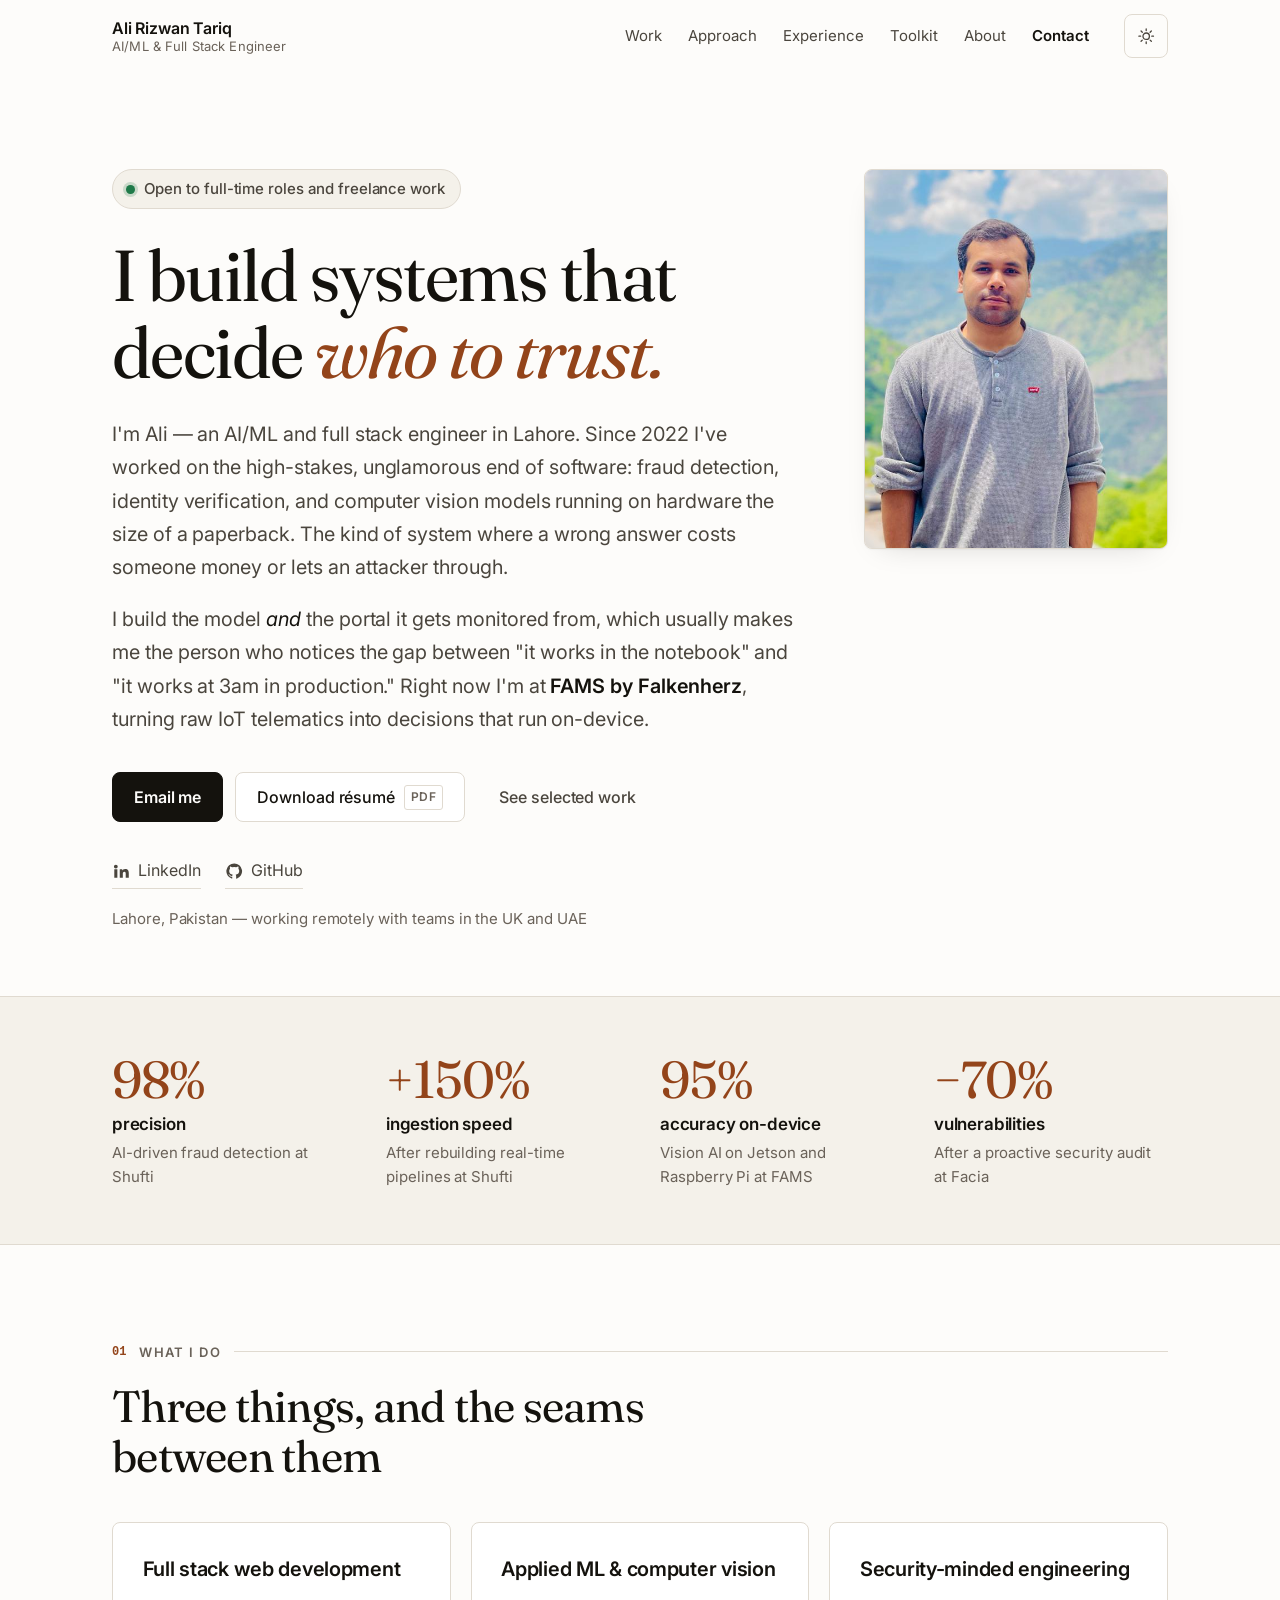
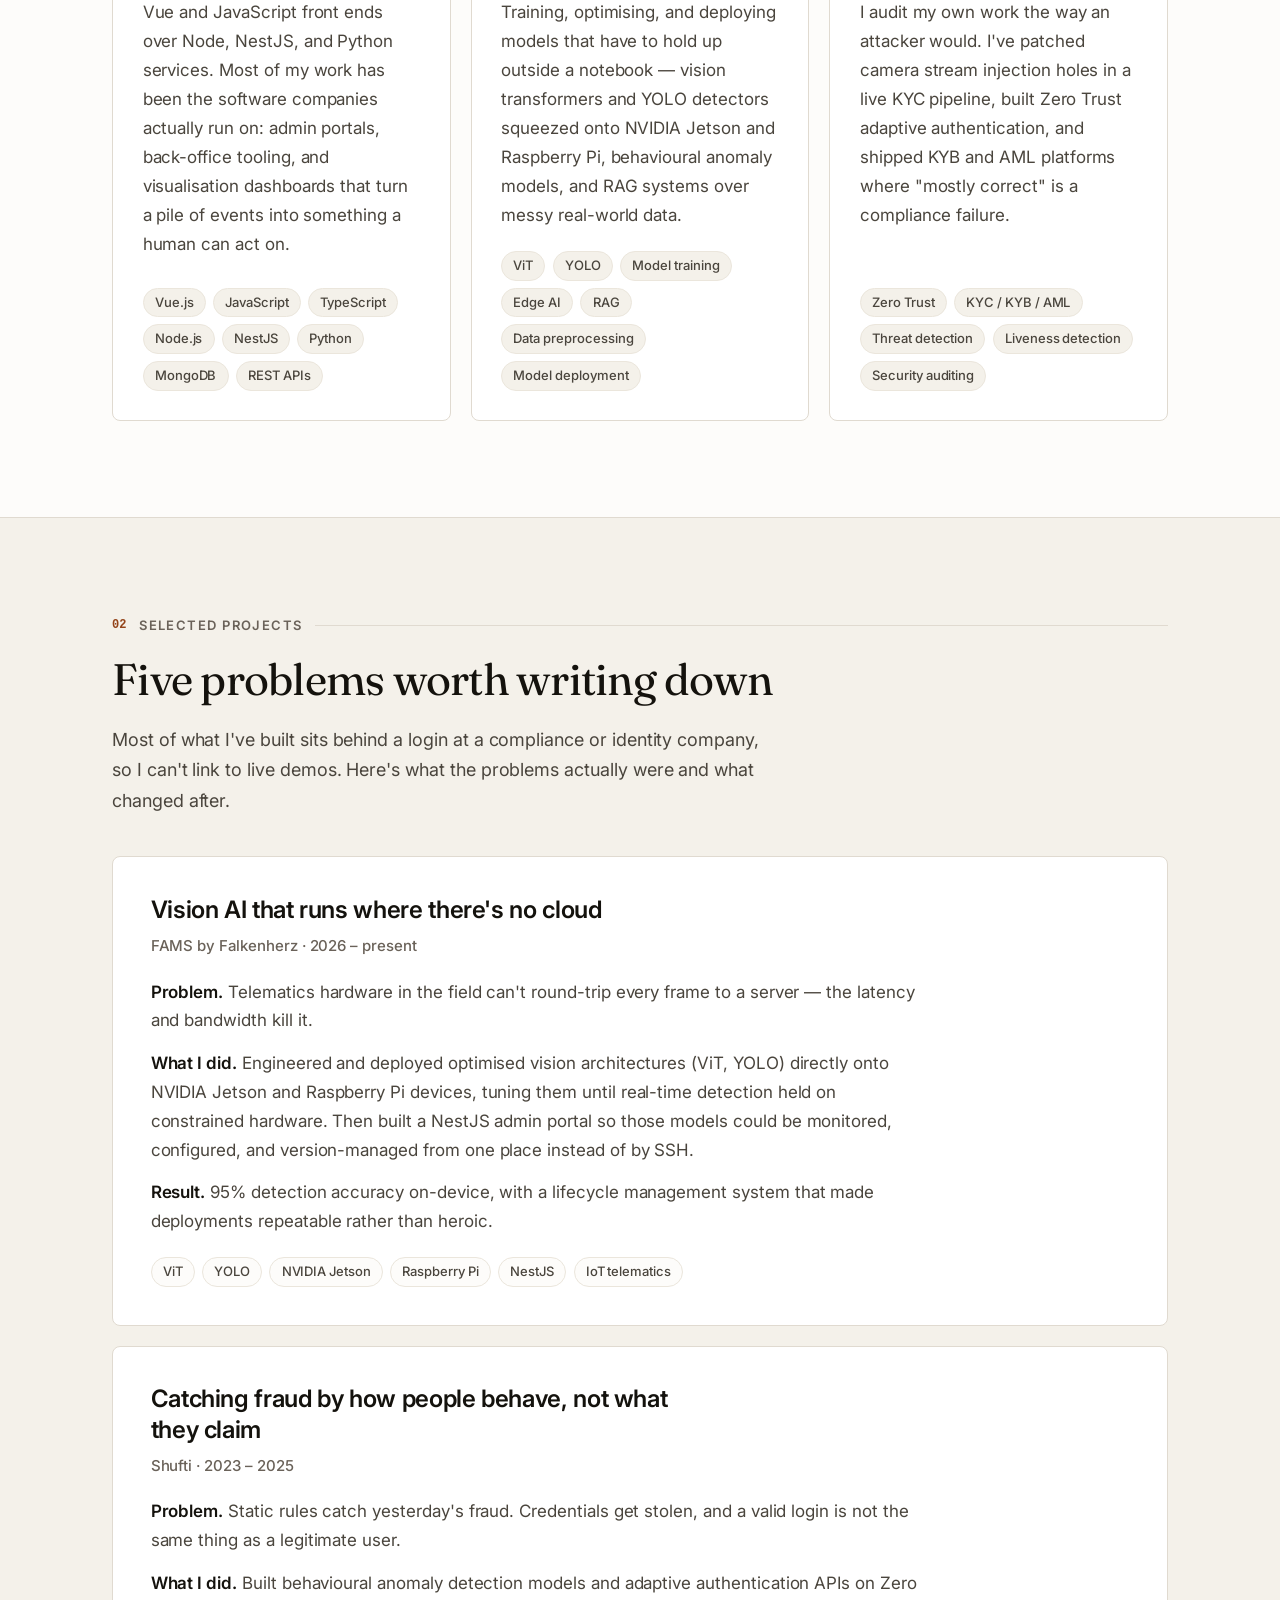
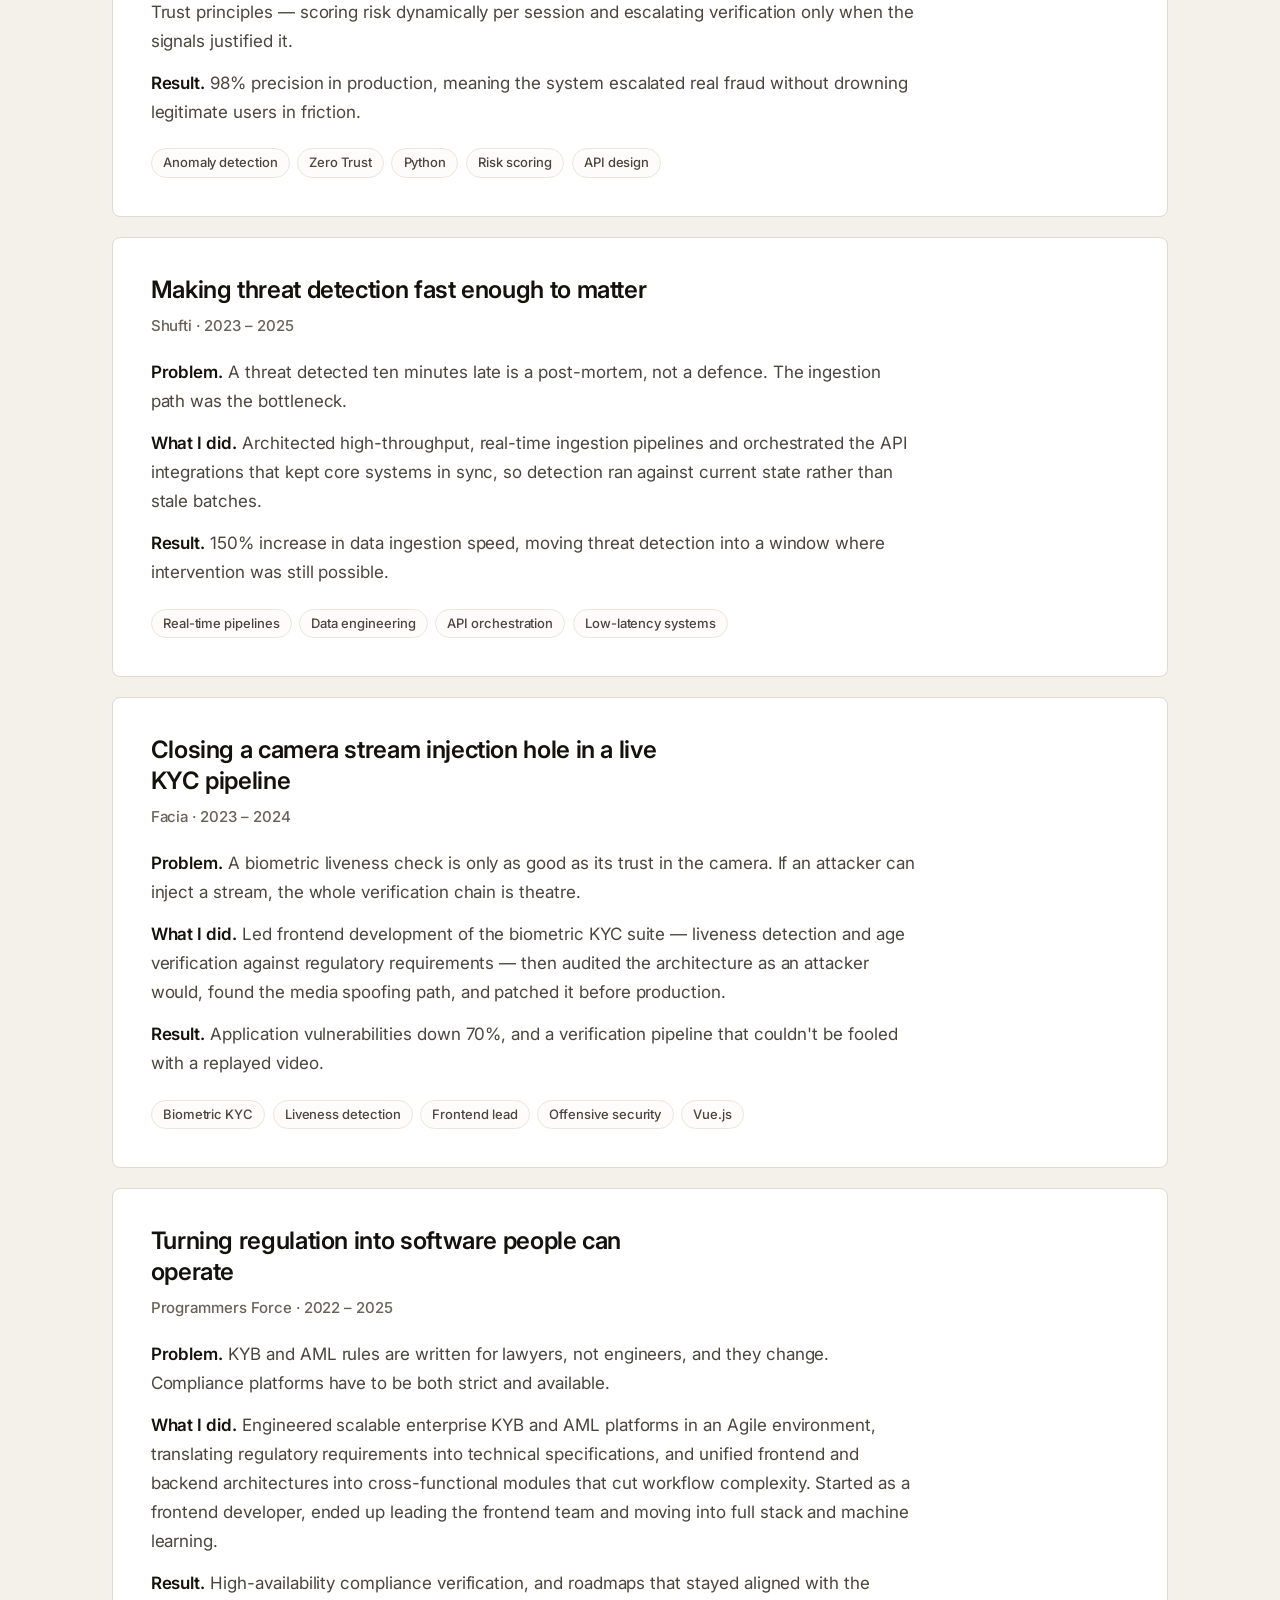
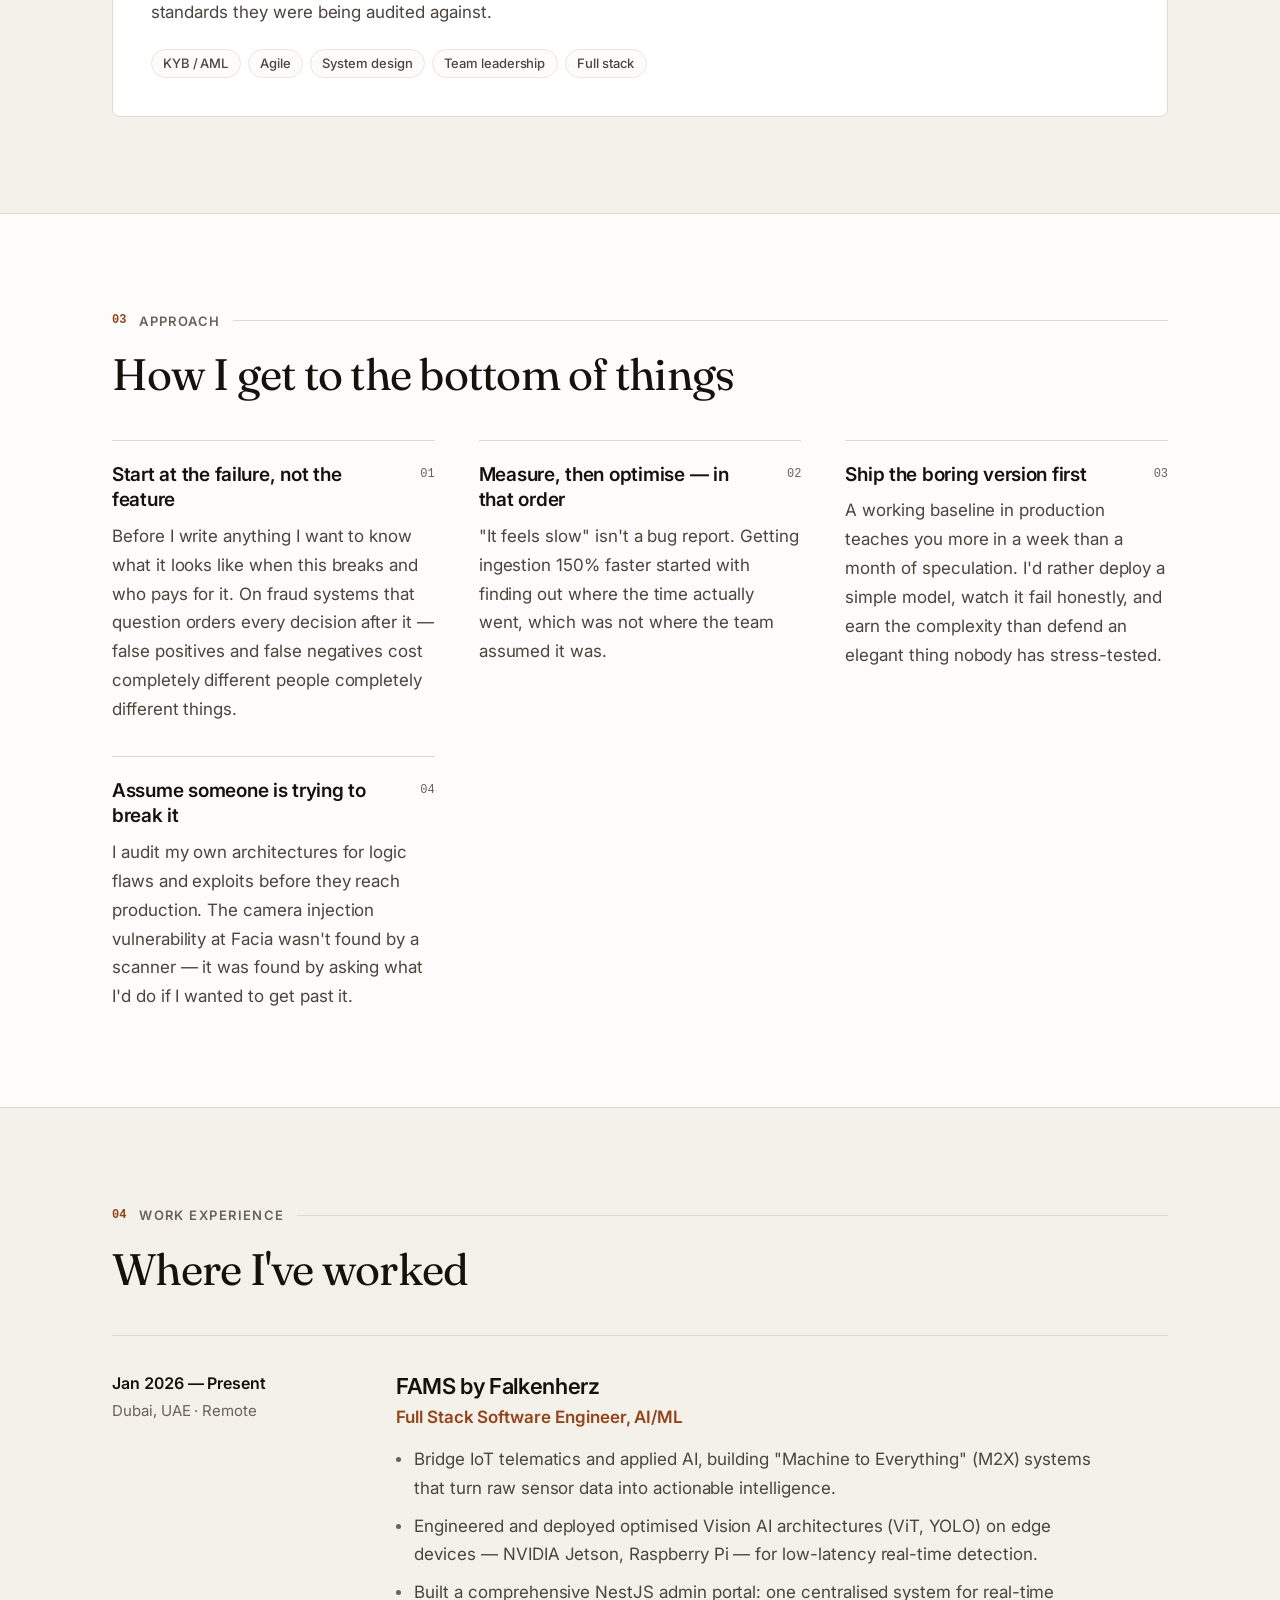
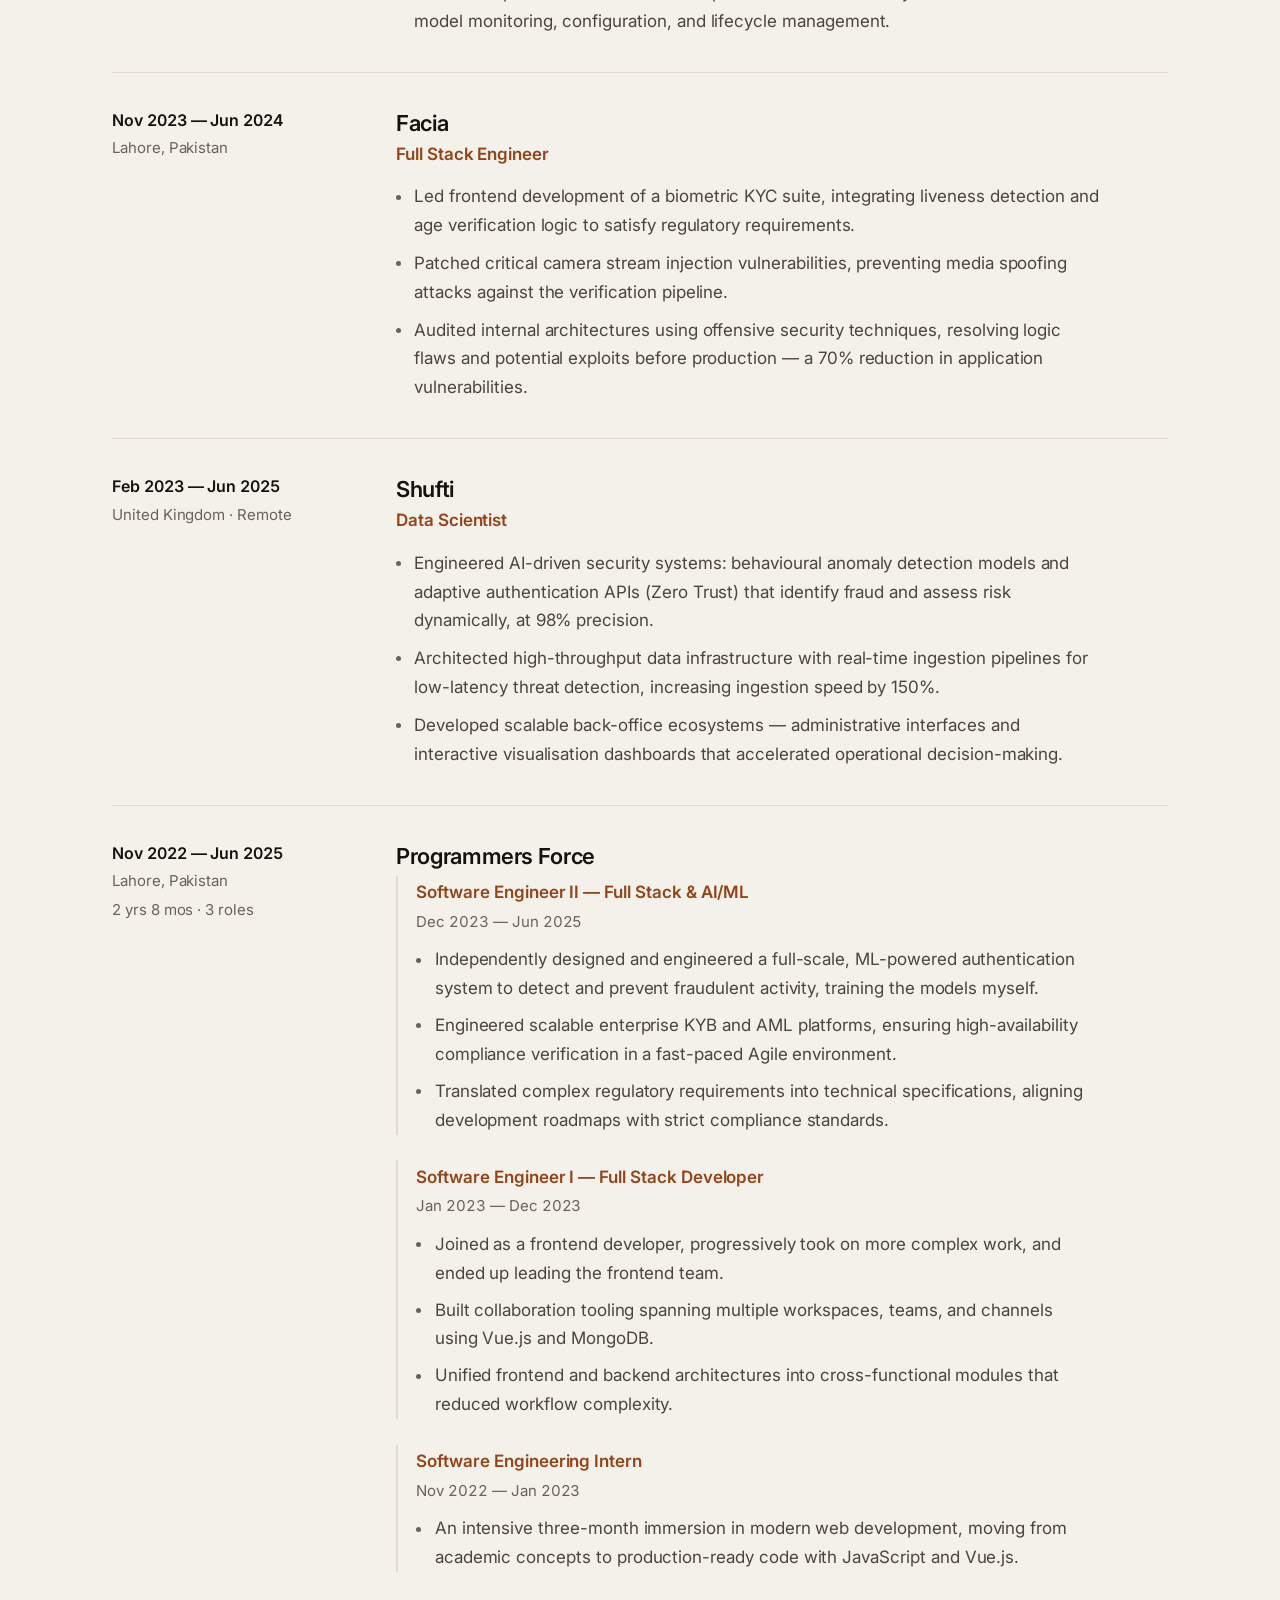
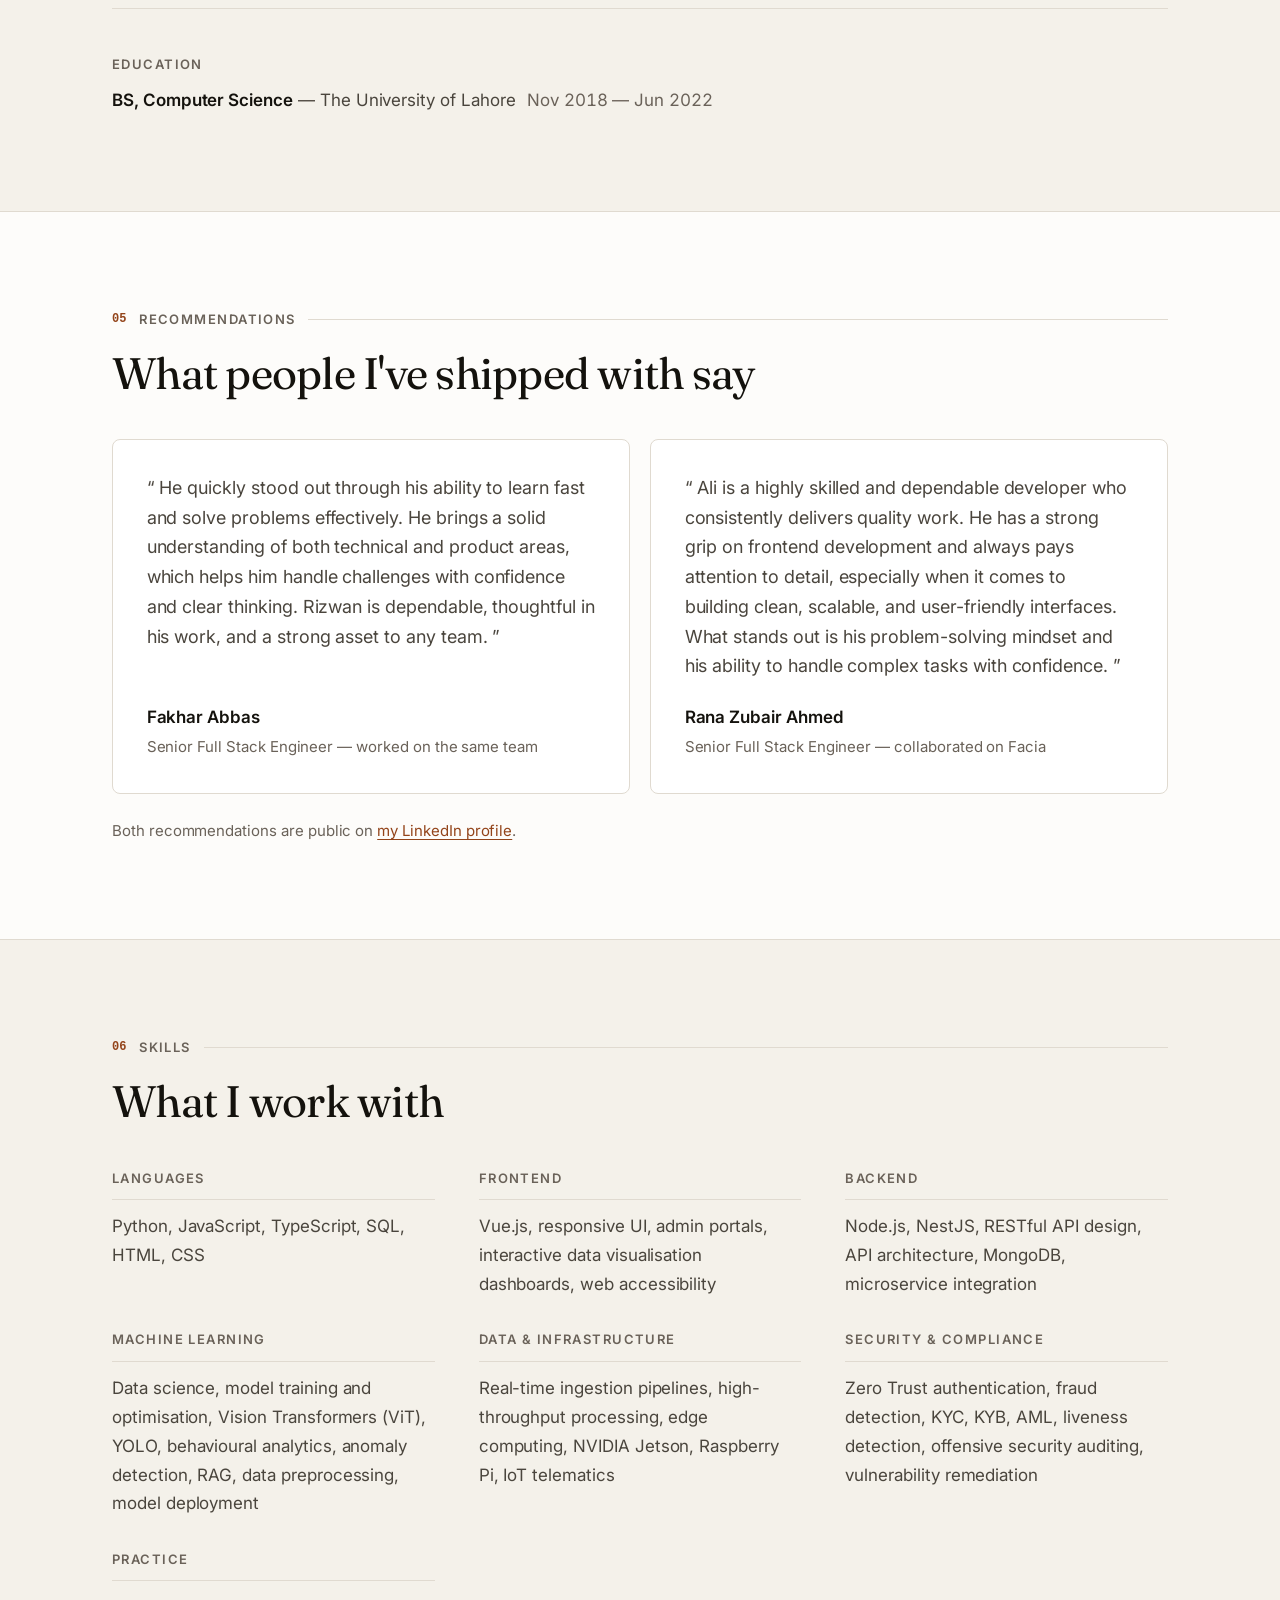
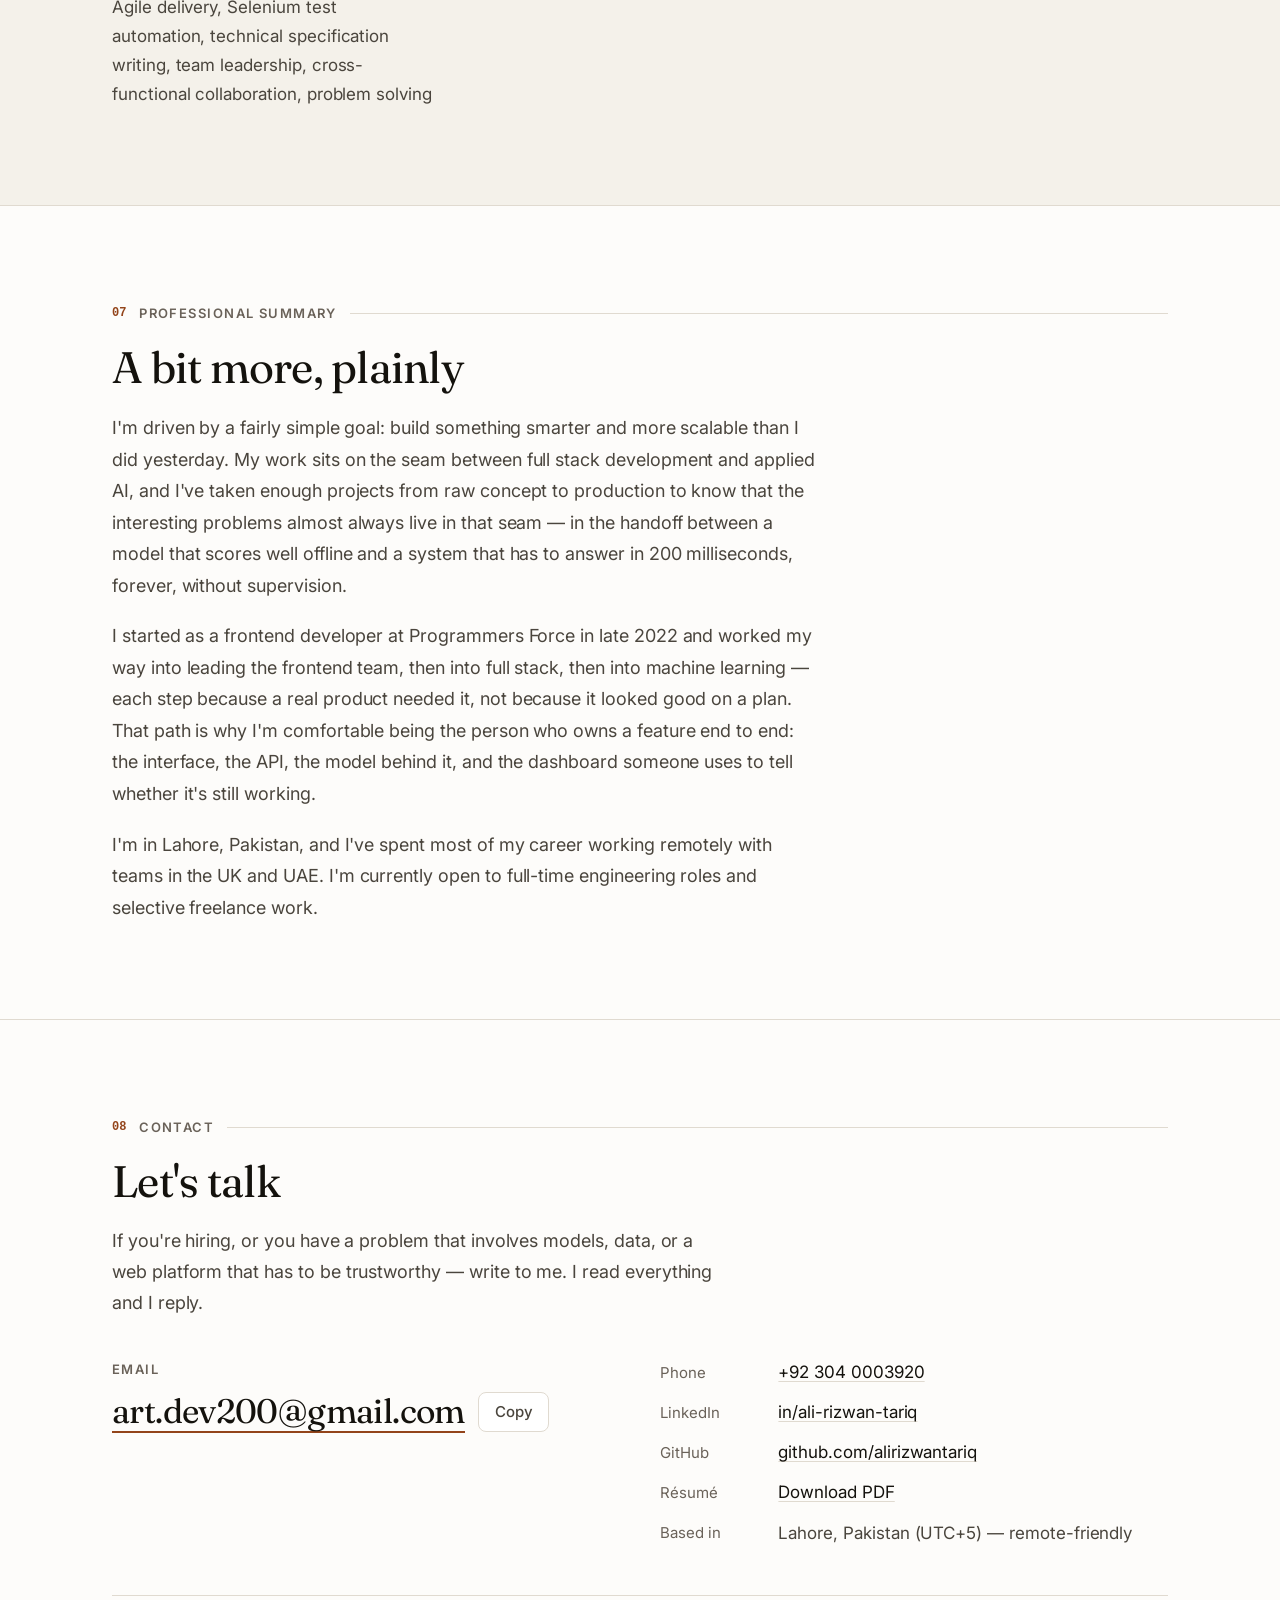
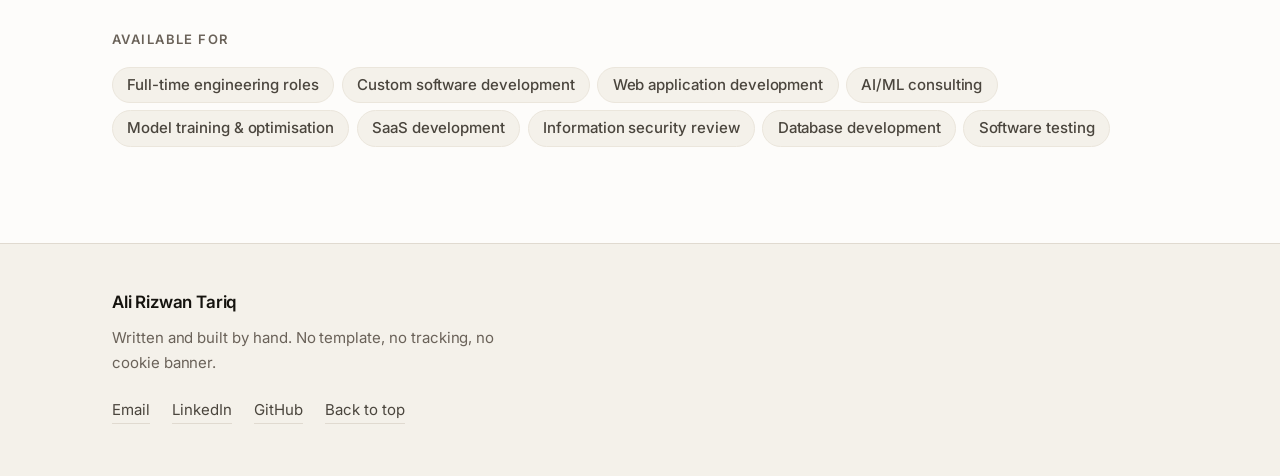
==== commit 91e24a7e: "Pin absolute URLs to the deployed domain Social scrapers generally will not resolve a relative og:im" ====
--- a/index.html
+++ b/index.html
@@ -13,14 +13,16 @@
 <meta property="og:type" content="profile">
 <meta property="og:title" content="Ali Rizwan Tariq — AI/ML &amp; Full Stack Engineer">
 <meta property="og:description" content="Fraud detection, identity verification, and edge computer vision — plus the production systems around them. Open to full-time roles and freelance work.">
-<meta property="og:image" content="/og.png">
+<meta property="og:image" content="https://portfolio-roan-iota-47.vercel.app/og.png">
 <meta property="og:image:alt" content="Ali Rizwan Tariq, AI/ML and Full Stack Engineer">
+<meta property="og:url" content="https://portfolio-roan-iota-47.vercel.app/">
 <meta property="og:locale" content="en_US">
 <meta name="twitter:card" content="summary_large_image">
 <meta name="twitter:title" content="Ali Rizwan Tariq — AI/ML &amp; Full Stack Engineer">
 <meta name="twitter:description" content="Fraud detection, identity verification, and edge computer vision — plus the production systems around them.">
-<meta name="twitter:image" content="/og.png">
-
+<meta name="twitter:image" content="https://portfolio-roan-iota-47.vercel.app/og.png">
+
+<link rel="canonical" href="https://portfolio-roan-iota-47.vercel.app/">
 <link rel="icon" href="/favicon.svg" type="image/svg+xml">
 <link rel="apple-touch-icon" href="/favicon.svg">
 <link rel="preconnect" href="https://fonts.googleapis.com">
@@ -50,8 +52,8 @@
   "description": "AI/ML and full stack engineer specialising in fraud detection, identity verification and edge computer vision systems.",
   "email": "mailto:art.dev200@gmail.com",
   "telephone": "+92-304-0003920",
-  "image": "/assets/ali-rizwan-tariq.jpg",
-  "url": "https://www.linkedin.com/in/ali-rizwan-tariq/",
+  "image": "https://portfolio-roan-iota-47.vercel.app/assets/ali-rizwan-tariq.jpg",
+  "url": "https://portfolio-roan-iota-47.vercel.app/",
   "address": {
     "@type": "PostalAddress",
     "addressLocality": "Lahore",
--- a/styles.css
+++ b/styles.css
@@ -353,18 +353,33 @@
 
 .hero-loc { margin-top: 1.1rem; font-size: 0.9375rem; color: var(--ink-3); }
 
-/* Portrait */
-.portrait { justify-self: start; }
-.portrait img {
+/* Portrait
+   The source photo is a full-length shot (768×1024). object-fit alone can
+   only ever crop 64px off a 4:5 frame, which leaves the face too small, so
+   the image is oversized inside an overflow-hidden frame instead. The
+   percentages below frame the source region x 112–656, y 70–750 — head to
+   thigh, keeping some of the background. Swapping the photo? Adjust these
+   three numbers, or delete them and add `object-fit: cover` back. */
+.portrait {
+  justify-self: start;
+  position: relative;
   width: clamp(13rem, 24vw, 19rem);
   aspect-ratio: 4 / 5;
-  object-fit: cover;
-  object-position: 50% 12%;
+  overflow: hidden;
   border-radius: var(--radius);
   border: 1px solid var(--line);
   box-shadow: var(--shadow);
   background: var(--bg-alt);
 }
+.portrait img {
+  position: absolute;
+  width: 141.18%;
+  max-width: none;   /* overrides the global img { max-width: 100% } reset */
+  height: auto;
+  left: -20.59%;
+  top: -10.29%;
+}
+.portrait[hidden] { display: none; }
 
 @media (min-width: 60rem) {
   .hero-grid { grid-template-columns: minmax(0, 1fr) auto; }
@@ -793,7 +808,7 @@
   .job { grid-template-columns: 1fr; gap: 0.4rem; }
   .job-meta { display: flex; flex-wrap: wrap; gap: 0.15rem 0.85rem; align-items: baseline; }
   .job-place::before, .job-tenure::before { content: "·"; margin-right: 0.6rem; color: var(--ink-3); }
-  .portrait img { width: clamp(11rem, 42vw, 15rem); }
+  .portrait { width: clamp(11rem, 42vw, 15rem); }
 }
 
 @media (max-width: 46rem) {
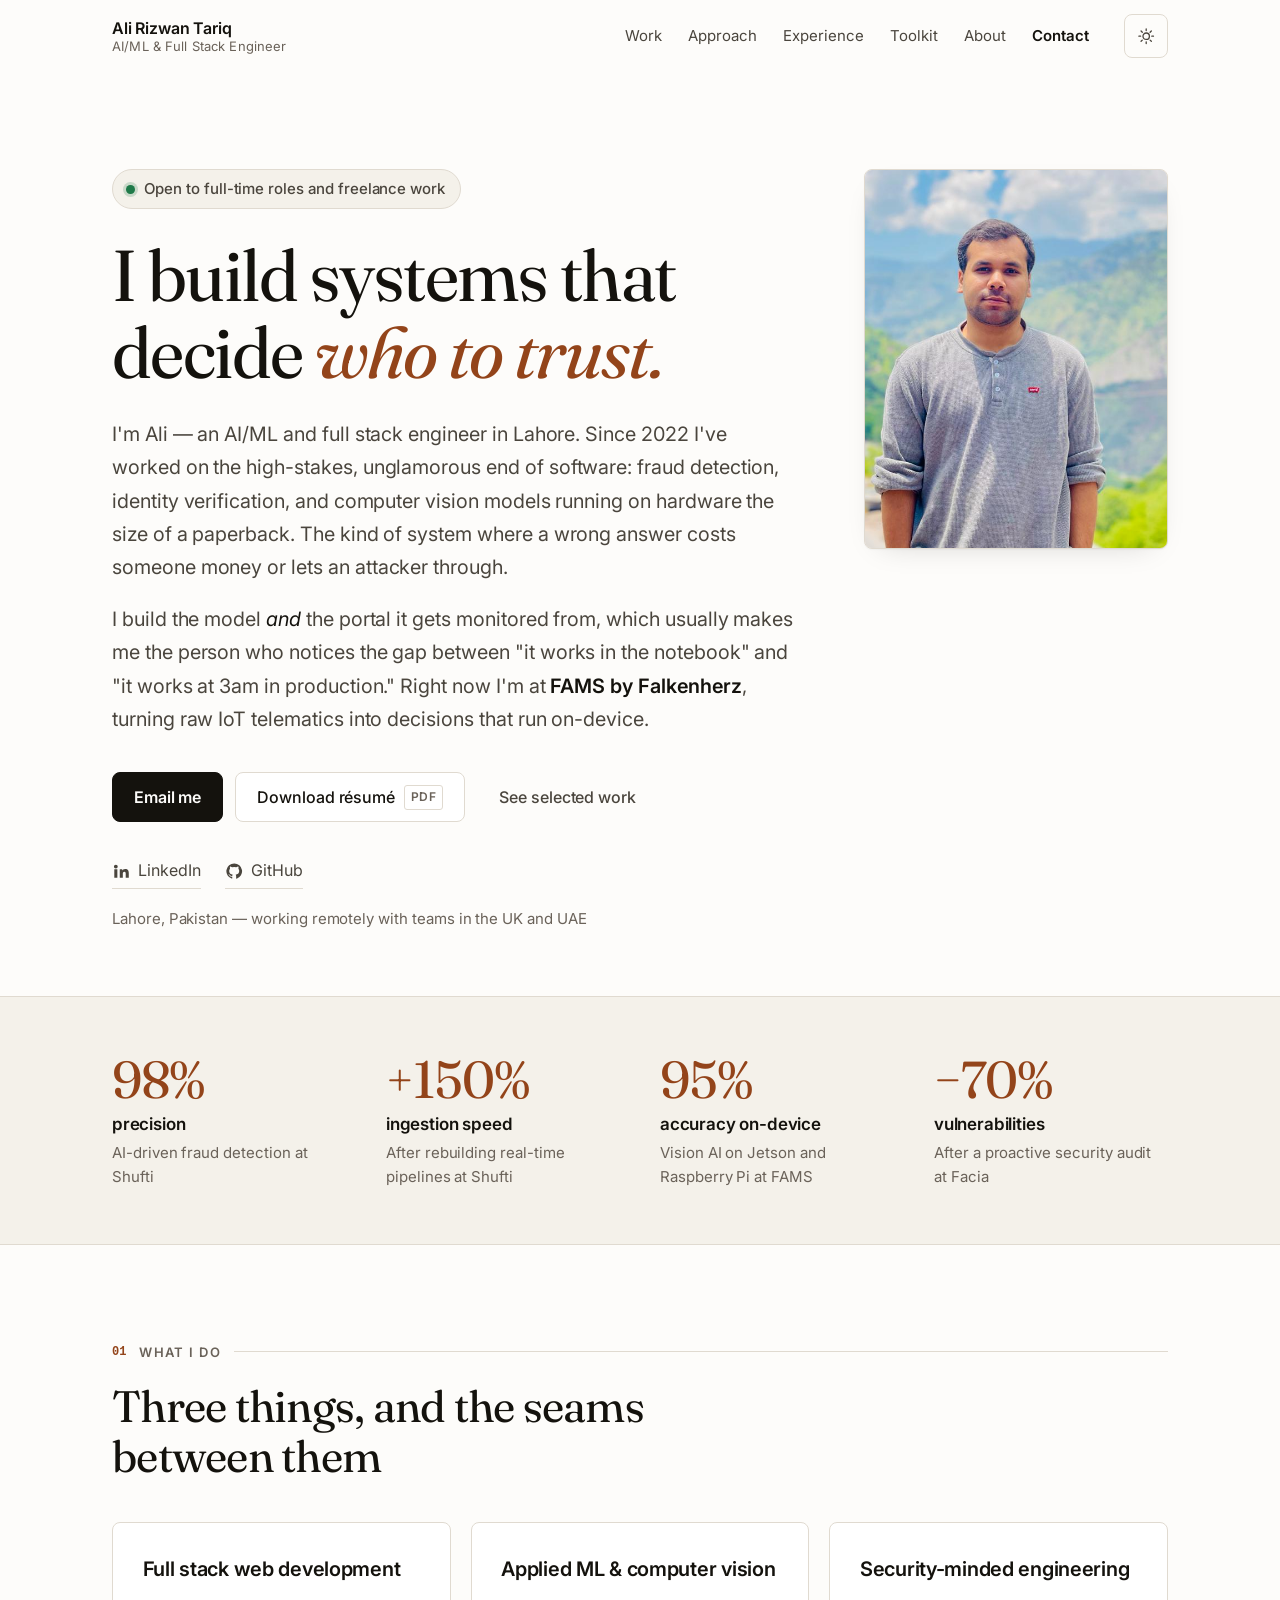
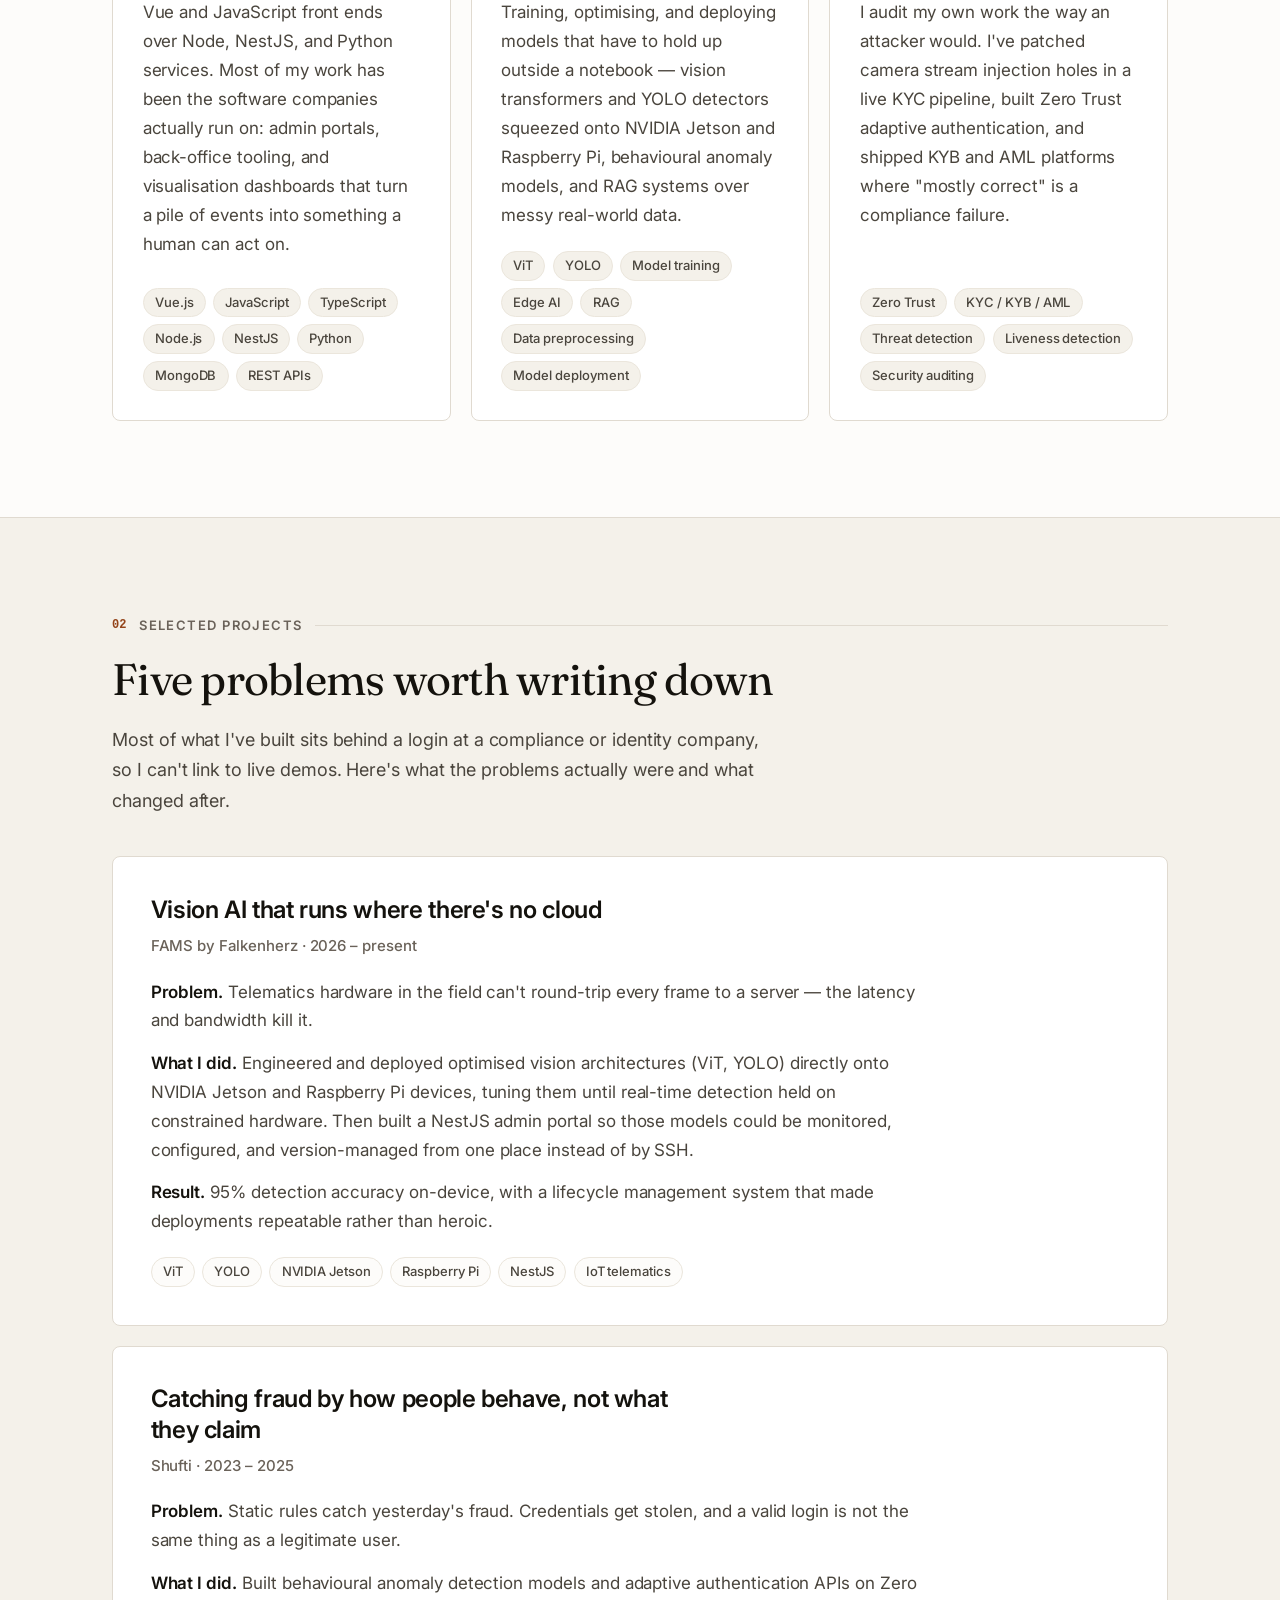
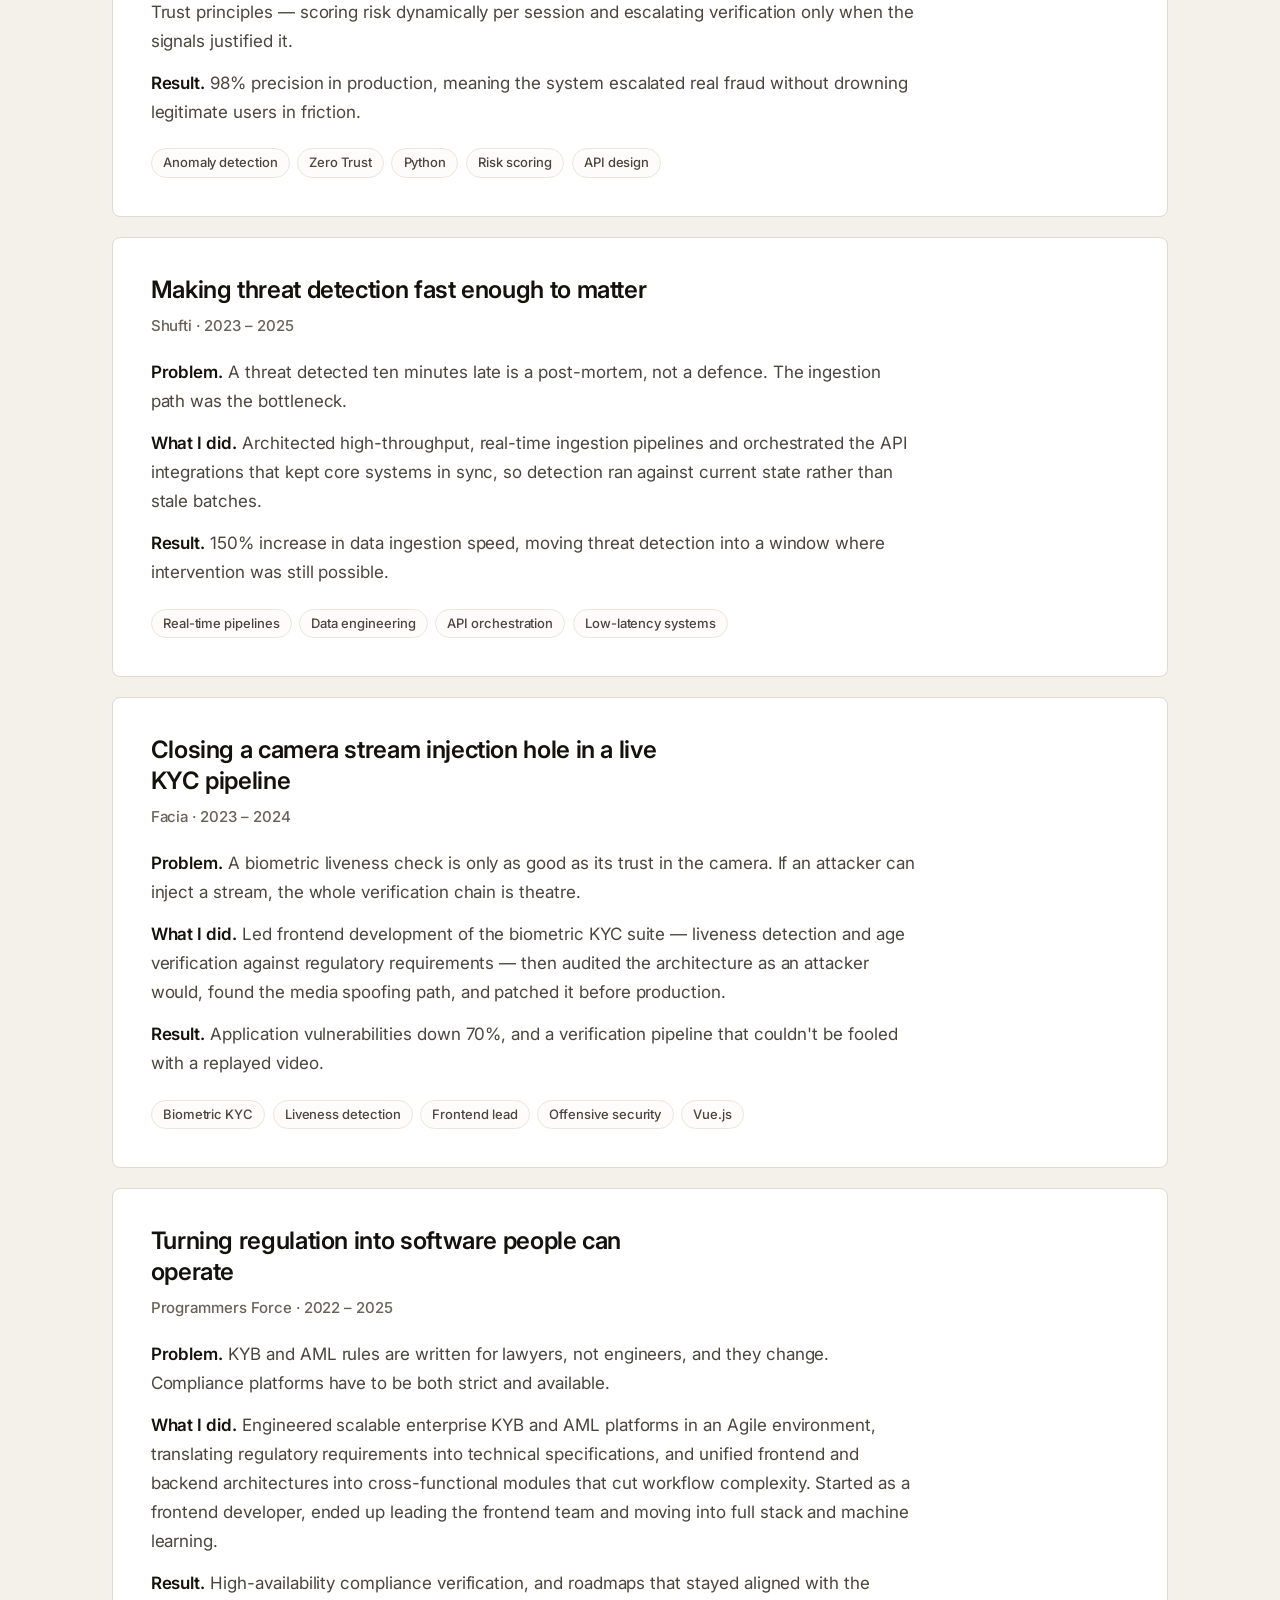
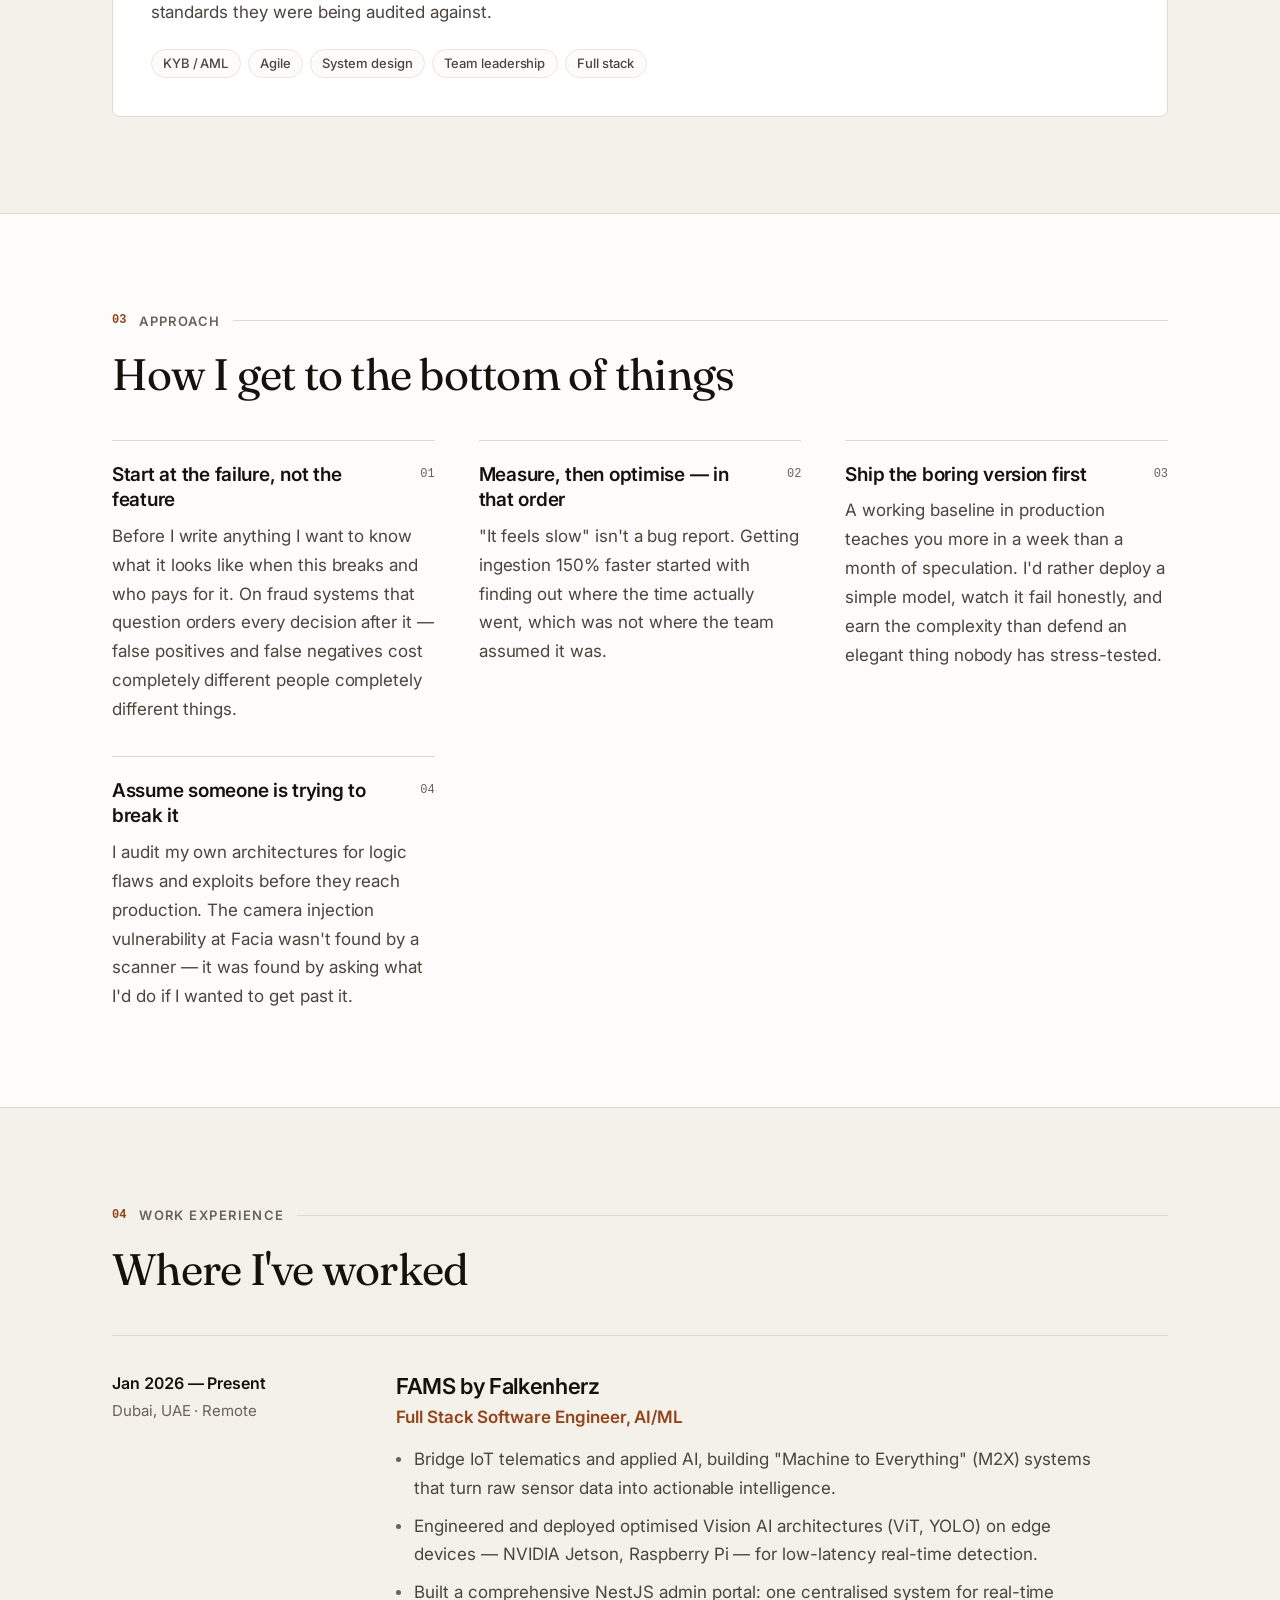
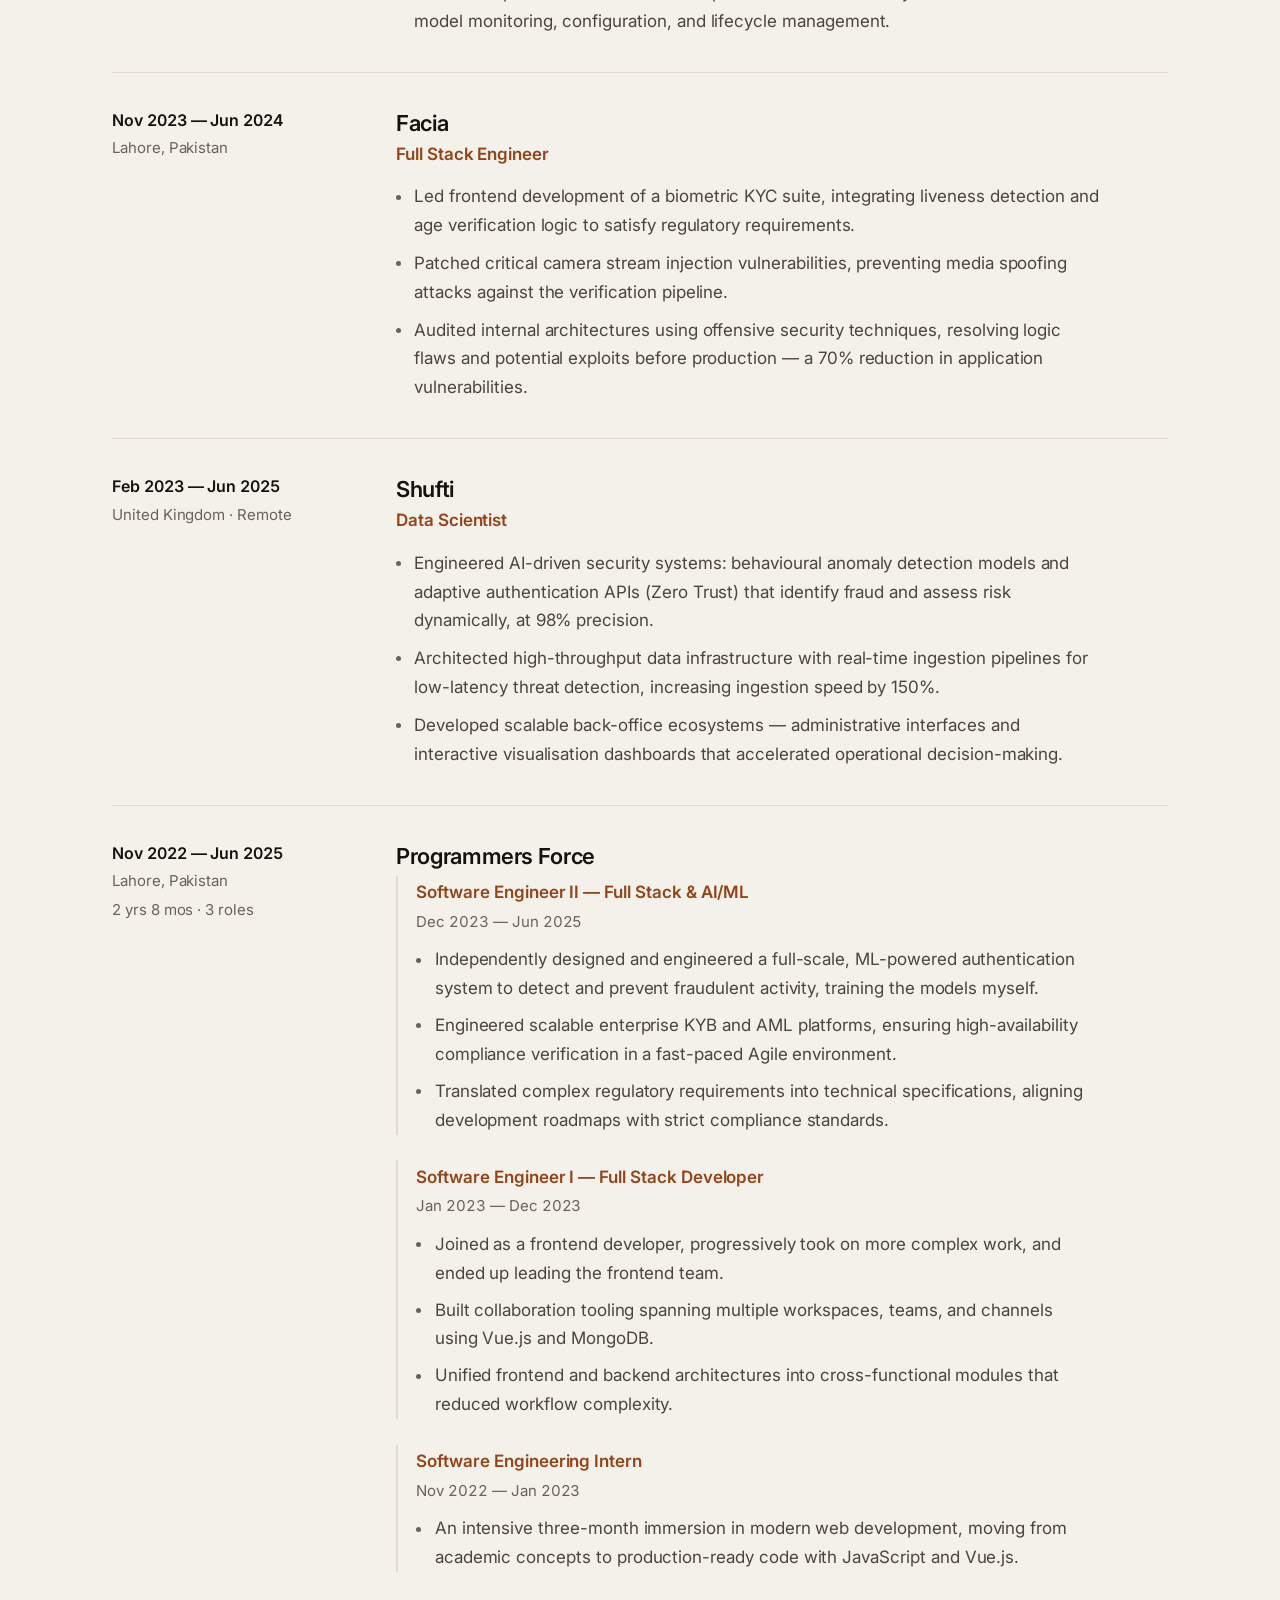
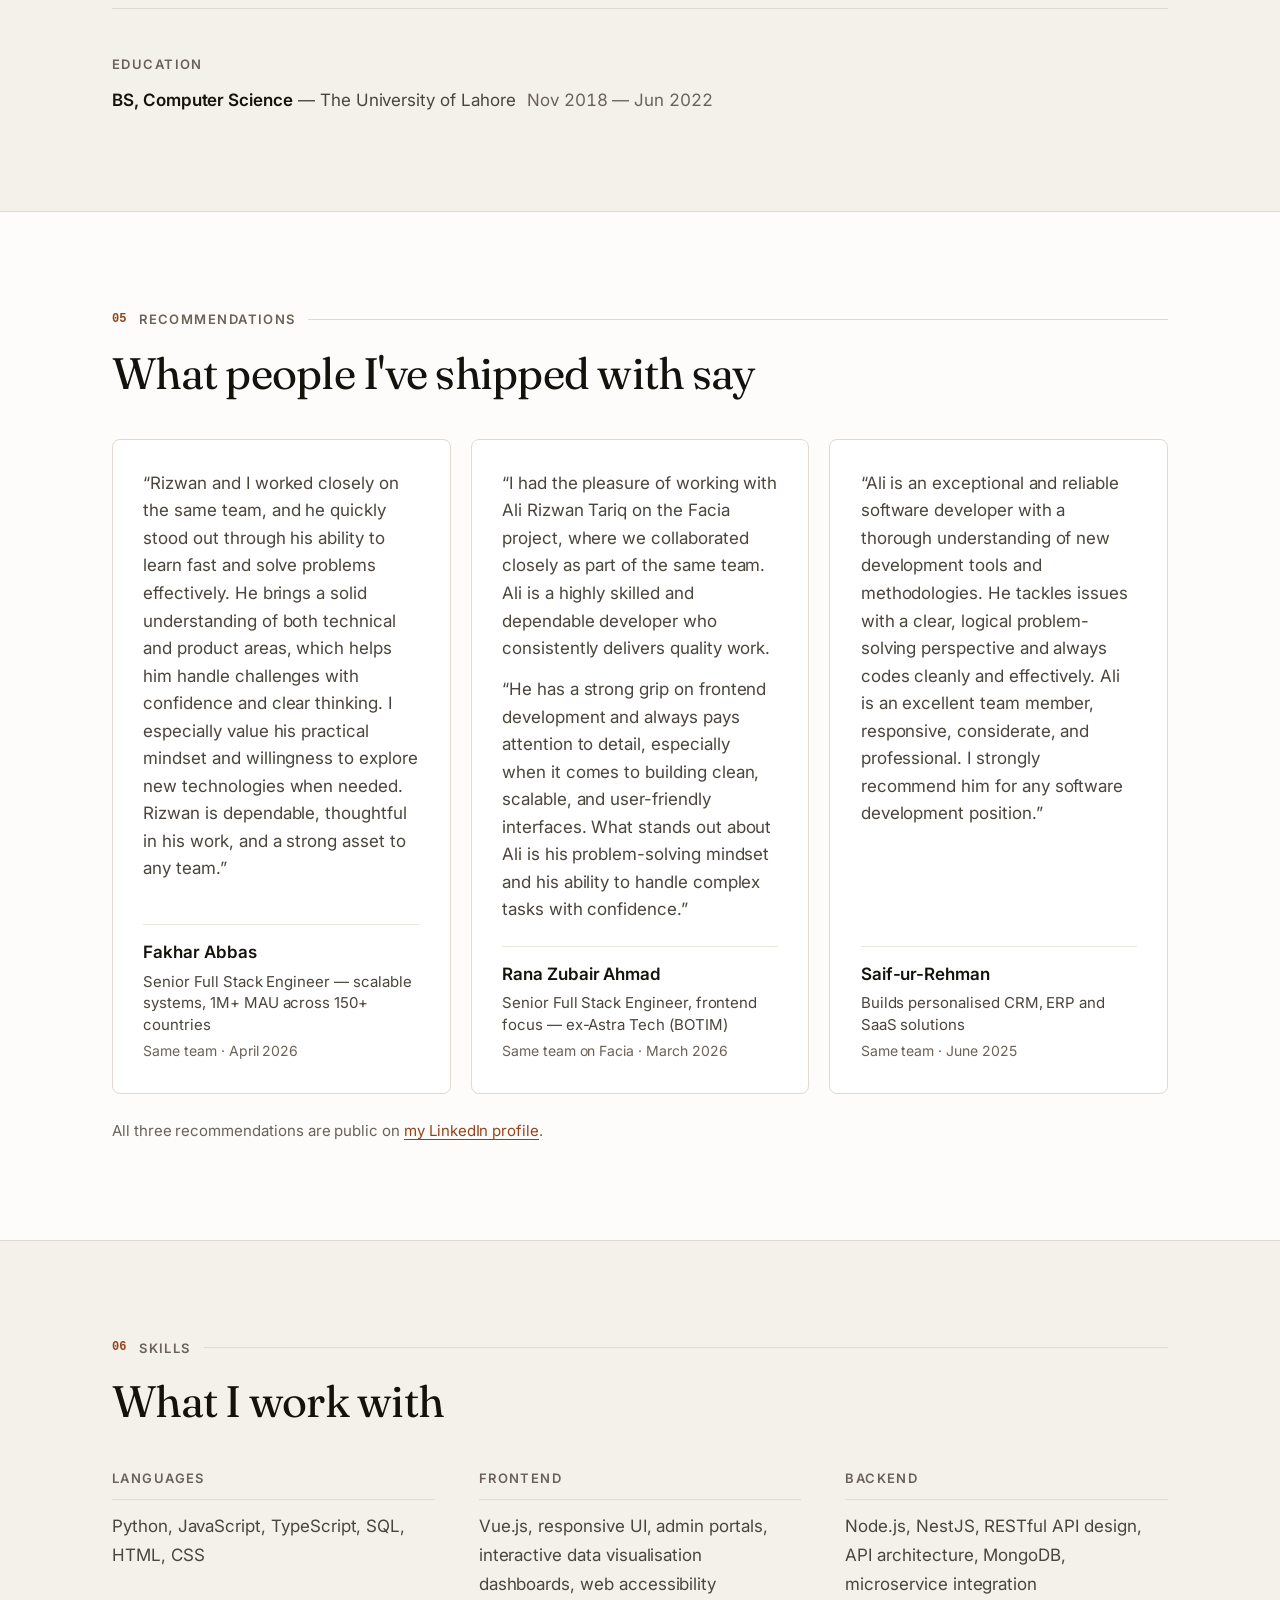
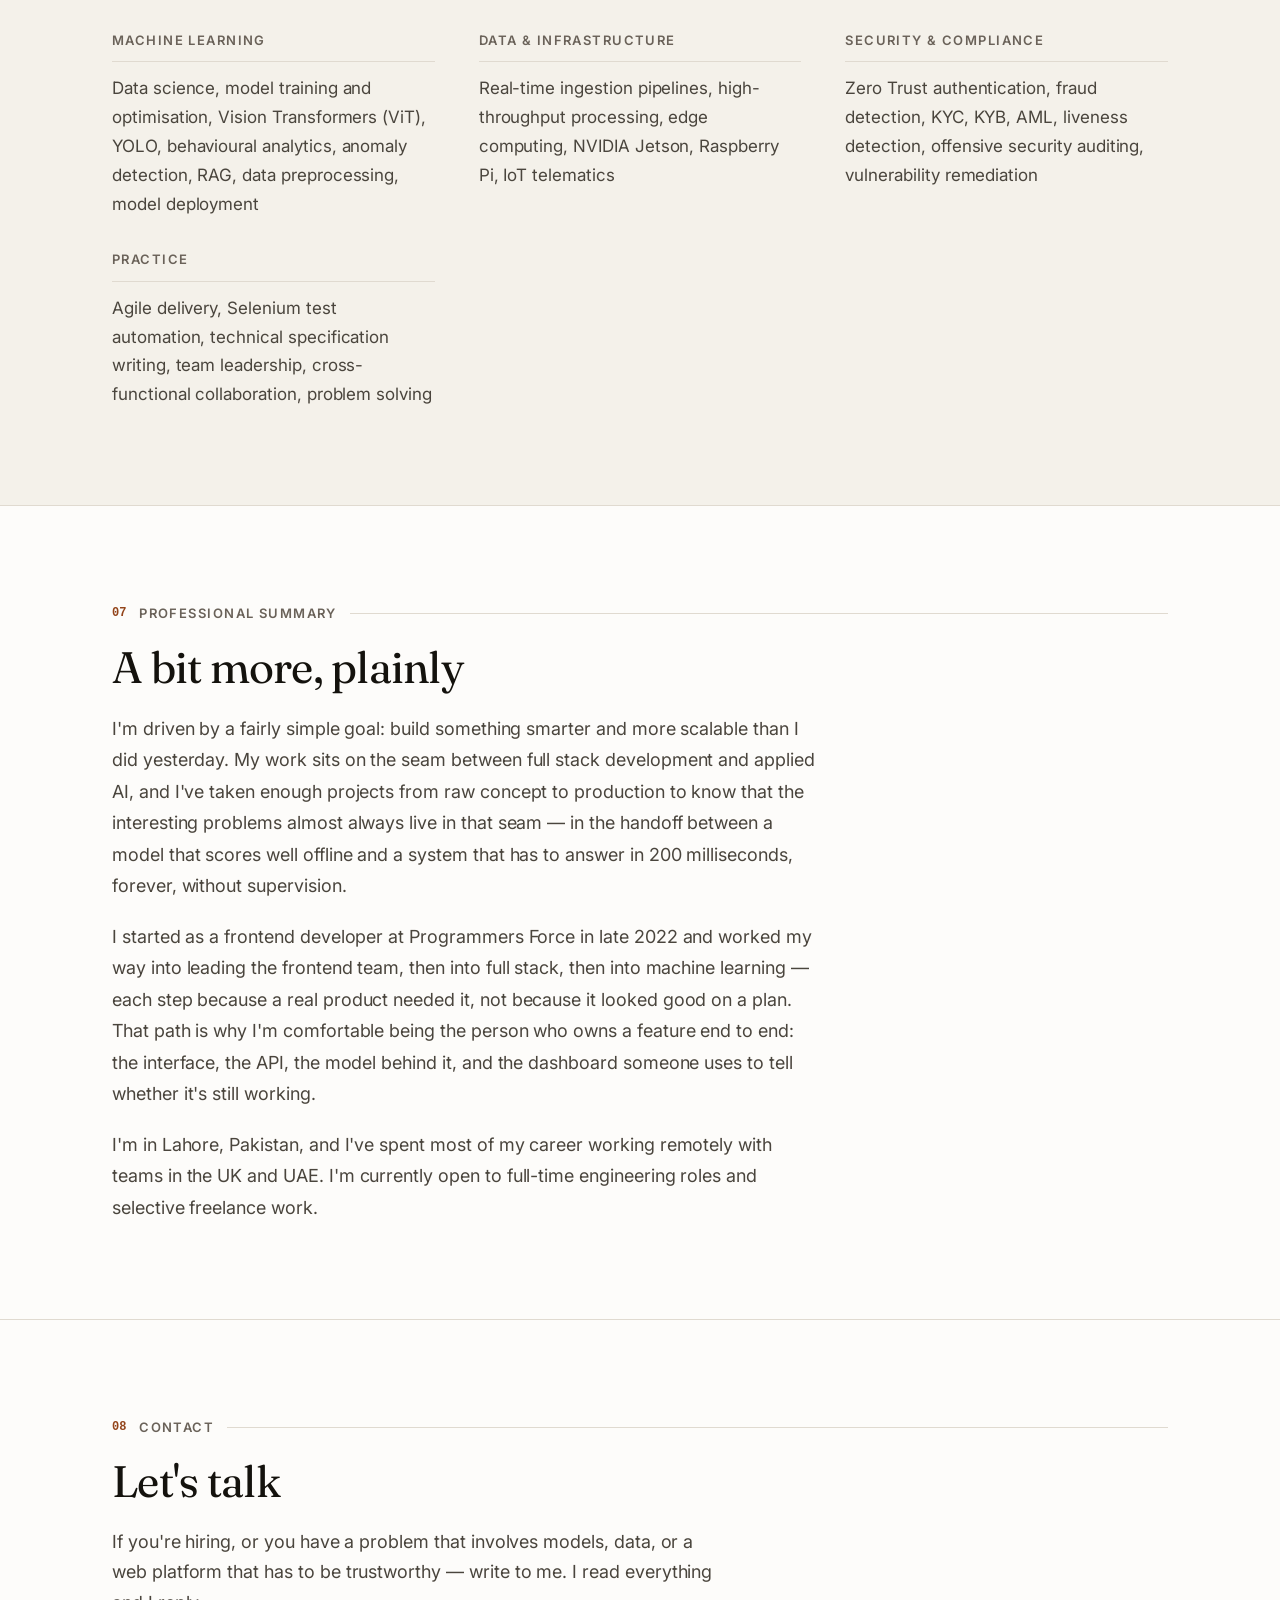
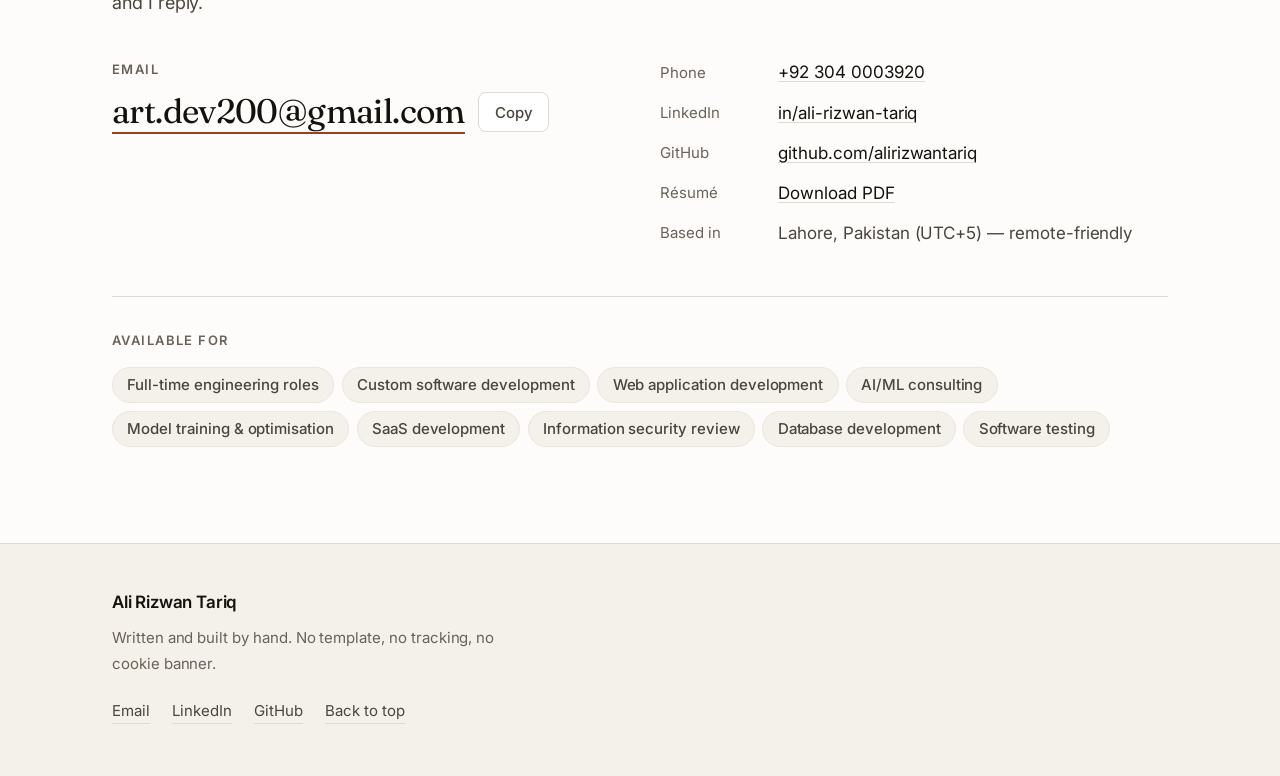
==== commit 6a1a311c: "Update recommendations with all three, verbatim Adds Saif-ur-Rehman and replaces the two paraphrased" ====
--- a/index.html
+++ b/index.html
@@ -13,16 +13,16 @@
 <meta property="og:type" content="profile">
 <meta property="og:title" content="Ali Rizwan Tariq — AI/ML &amp; Full Stack Engineer">
 <meta property="og:description" content="Fraud detection, identity verification, and edge computer vision — plus the production systems around them. Open to full-time roles and freelance work.">
-<meta property="og:image" content="https://portfolio-roan-iota-47.vercel.app/og.png">
+<meta property="og:image" content="https://alirizwantariq.vercel.app/og.png">
 <meta property="og:image:alt" content="Ali Rizwan Tariq, AI/ML and Full Stack Engineer">
-<meta property="og:url" content="https://portfolio-roan-iota-47.vercel.app/">
+<meta property="og:url" content="https://alirizwantariq.vercel.app/">
 <meta property="og:locale" content="en_US">
 <meta name="twitter:card" content="summary_large_image">
 <meta name="twitter:title" content="Ali Rizwan Tariq — AI/ML &amp; Full Stack Engineer">
 <meta name="twitter:description" content="Fraud detection, identity verification, and edge computer vision — plus the production systems around them.">
-<meta name="twitter:image" content="https://portfolio-roan-iota-47.vercel.app/og.png">
-
-<link rel="canonical" href="https://portfolio-roan-iota-47.vercel.app/">
+<meta name="twitter:image" content="https://alirizwantariq.vercel.app/og.png">
+
+<link rel="canonical" href="https://alirizwantariq.vercel.app/">
 <link rel="icon" href="/favicon.svg" type="image/svg+xml">
 <link rel="apple-touch-icon" href="/favicon.svg">
 <link rel="preconnect" href="https://fonts.googleapis.com">
@@ -52,8 +52,8 @@
   "description": "AI/ML and full stack engineer specialising in fraud detection, identity verification and edge computer vision systems.",
   "email": "mailto:art.dev200@gmail.com",
   "telephone": "+92-304-0003920",
-  "image": "https://portfolio-roan-iota-47.vercel.app/assets/ali-rizwan-tariq.jpg",
-  "url": "https://portfolio-roan-iota-47.vercel.app/",
+  "image": "https://alirizwantariq.vercel.app/assets/ali-rizwan-tariq.jpg",
+  "url": "https://alirizwantariq.vercel.app/",
   "address": {
     "@type": "PostalAddress",
     "addressLocality": "Lahore",
@@ -579,39 +579,54 @@
 
       <div class="quotes">
         <figure class="quote reveal">
-          <blockquote>
-            <p>
-              He quickly stood out through his ability to learn fast and solve problems effectively.
-              He brings a solid understanding of both technical and product areas, which helps him
-              handle challenges with confidence and clear thinking. Rizwan is dependable, thoughtful
-              in his work, and a strong asset to any team.
-            </p>
+          <blockquote cite="https://www.linkedin.com/in/ali-rizwan-tariq/">
+            <p>“Rizwan and I worked closely on the same team, and he quickly stood out through his ability to
+              learn fast and solve problems effectively. He brings a solid understanding of both technical and
+              product areas, which helps him handle challenges with confidence and clear thinking. I
+              especially value his practical mindset and willingness to explore new technologies when needed.
+              Rizwan is dependable, thoughtful in his work, and a strong asset to any team.”</p>
           </blockquote>
           <figcaption>
             <span class="quote-name">Fakhar Abbas</span>
-            <span class="quote-role">Senior Full Stack Engineer — worked on the same team</span>
+            <span class="quote-role">Senior Full Stack Engineer — scalable systems, 1M+ MAU across 150+ countries</span>
+            <span class="quote-rel">Same team · <time datetime="2026-04-08">April 2026</time></span>
           </figcaption>
         </figure>
 
         <figure class="quote reveal">
-          <blockquote>
-            <p>
-              Ali is a highly skilled and dependable developer who consistently delivers quality work.
-              He has a strong grip on frontend development and always pays attention to detail,
-              especially when it comes to building clean, scalable, and user-friendly interfaces. What
-              stands out is his problem-solving mindset and his ability to handle complex tasks with
-              confidence.
-            </p>
+          <blockquote cite="https://www.linkedin.com/in/ali-rizwan-tariq/">
+            <p>“I had the pleasure of working with Ali Rizwan Tariq on the Facia project, where we collaborated
+              closely as part of the same team. Ali is a highly skilled and dependable developer who
+              consistently delivers quality work.</p>
+            <p>“He has a strong grip on frontend development and always pays attention to detail, especially
+              when it comes to building clean, scalable, and user-friendly interfaces. What stands out about
+              Ali is his problem-solving mindset and his ability to handle complex tasks with confidence.”</p>
           </blockquote>
           <figcaption>
-            <span class="quote-name">Rana Zubair Ahmed</span>
-            <span class="quote-role">Senior Full Stack Engineer — collaborated on Facia</span>
+            <span class="quote-name">Rana Zubair Ahmad</span>
+            <span class="quote-role">Senior Full Stack Engineer, frontend focus — ex-Astra Tech (BOTIM)</span>
+            <span class="quote-rel">Same team on Facia · <time datetime="2026-03-24">March 2026</time></span>
           </figcaption>
         </figure>
+
+        <figure class="quote reveal">
+          <blockquote cite="https://www.linkedin.com/in/ali-rizwan-tariq/">
+            <p>“Ali is an exceptional and reliable software developer with a thorough understanding of new
+              development tools and methodologies. He tackles issues with a clear, logical problem-solving
+              perspective and always codes cleanly and effectively. Ali is an excellent team member,
+              responsive, considerate, and professional. I strongly recommend him for any software development
+              position.”</p>
+          </blockquote>
+          <figcaption>
+            <span class="quote-name">Saif-ur-Rehman</span>
+            <span class="quote-role">Builds personalised CRM, ERP and SaaS solutions</span>
+            <span class="quote-rel">Same team · <time datetime="2025-06-13">June 2025</time></span>
+          </figcaption>
+        </figure>
       </div>
 
       <p class="quotes-note">
-        Both recommendations are public on
+        All three recommendations are public on
         <a href="https://www.linkedin.com/in/ali-rizwan-tariq/" rel="noopener" target="_blank">my LinkedIn profile</a>.
       </p>
     </div>
--- a/styles.css
+++ b/styles.css
@@ -654,7 +654,9 @@
 /* ---------- Quotes ---------- */
 .quotes {
   display: grid;
-  grid-template-columns: repeat(auto-fit, minmax(min(22rem, 100%), 1fr));
+  /* 19rem lets all three sit side by side at desktop widths; below that they
+     fall to two, then one. */
+  grid-template-columns: repeat(auto-fit, minmax(min(19rem, 100%), 1fr));
   gap: 1.25rem;
   margin-top: 2.5rem;
 }
@@ -662,21 +664,32 @@
   display: flex;
   flex-direction: column;
   gap: 1.35rem;
-  padding: clamp(1.6rem, 3vw, 2.1rem);
+  padding: clamp(1.5rem, 2.6vw, 1.9rem);
   background: var(--surface);
   border: 1px solid var(--line);
   border-radius: var(--radius);
 }
+.quote blockquote { display: grid; gap: 0.85rem; }
 .quote blockquote p {
-  font-size: 1.125rem;
-  line-height: 1.65;
-  color: var(--ink-2);
-}
-.quote blockquote p::before { content: "\201C"; }
-.quote blockquote p::after { content: "\201D"; }
-.quote figcaption { margin-top: auto; display: grid; gap: 0.15rem; }
-.quote-name { font-size: 1.0625rem; font-weight: 600; color: var(--ink); }
-.quote-role { font-size: 0.9375rem; color: var(--ink-3); }
+  font-size: 1.0625rem;
+  line-height: 1.62;
+  color: var(--ink-2);
+}
+/* Quotation marks are literal characters in the HTML, not pseudo-elements —
+   generated content picked up the source indentation and rendered as
+   “ Rizwan … team. ” with visible gaps. Multi-paragraph quotes open each
+   paragraph and close only at the very end, per convention. */
+
+.quote figcaption {
+  margin-top: auto;
+  display: grid;
+  gap: 0.2rem;
+  padding-top: 0.35rem;
+  border-top: 1px solid var(--line-soft);
+}
+.quote-name { font-size: 1.0625rem; font-weight: 600; color: var(--ink); margin-top: 0.5rem; }
+.quote-role { font-size: 0.9375rem; color: var(--ink-2); line-height: 1.45; }
+.quote-rel { font-size: 0.875rem; color: var(--ink-3); }
 .quotes-note { margin-top: 1.5rem; font-size: 0.9375rem; color: var(--ink-3); }
 
 /* ---------- Toolkit ---------- */
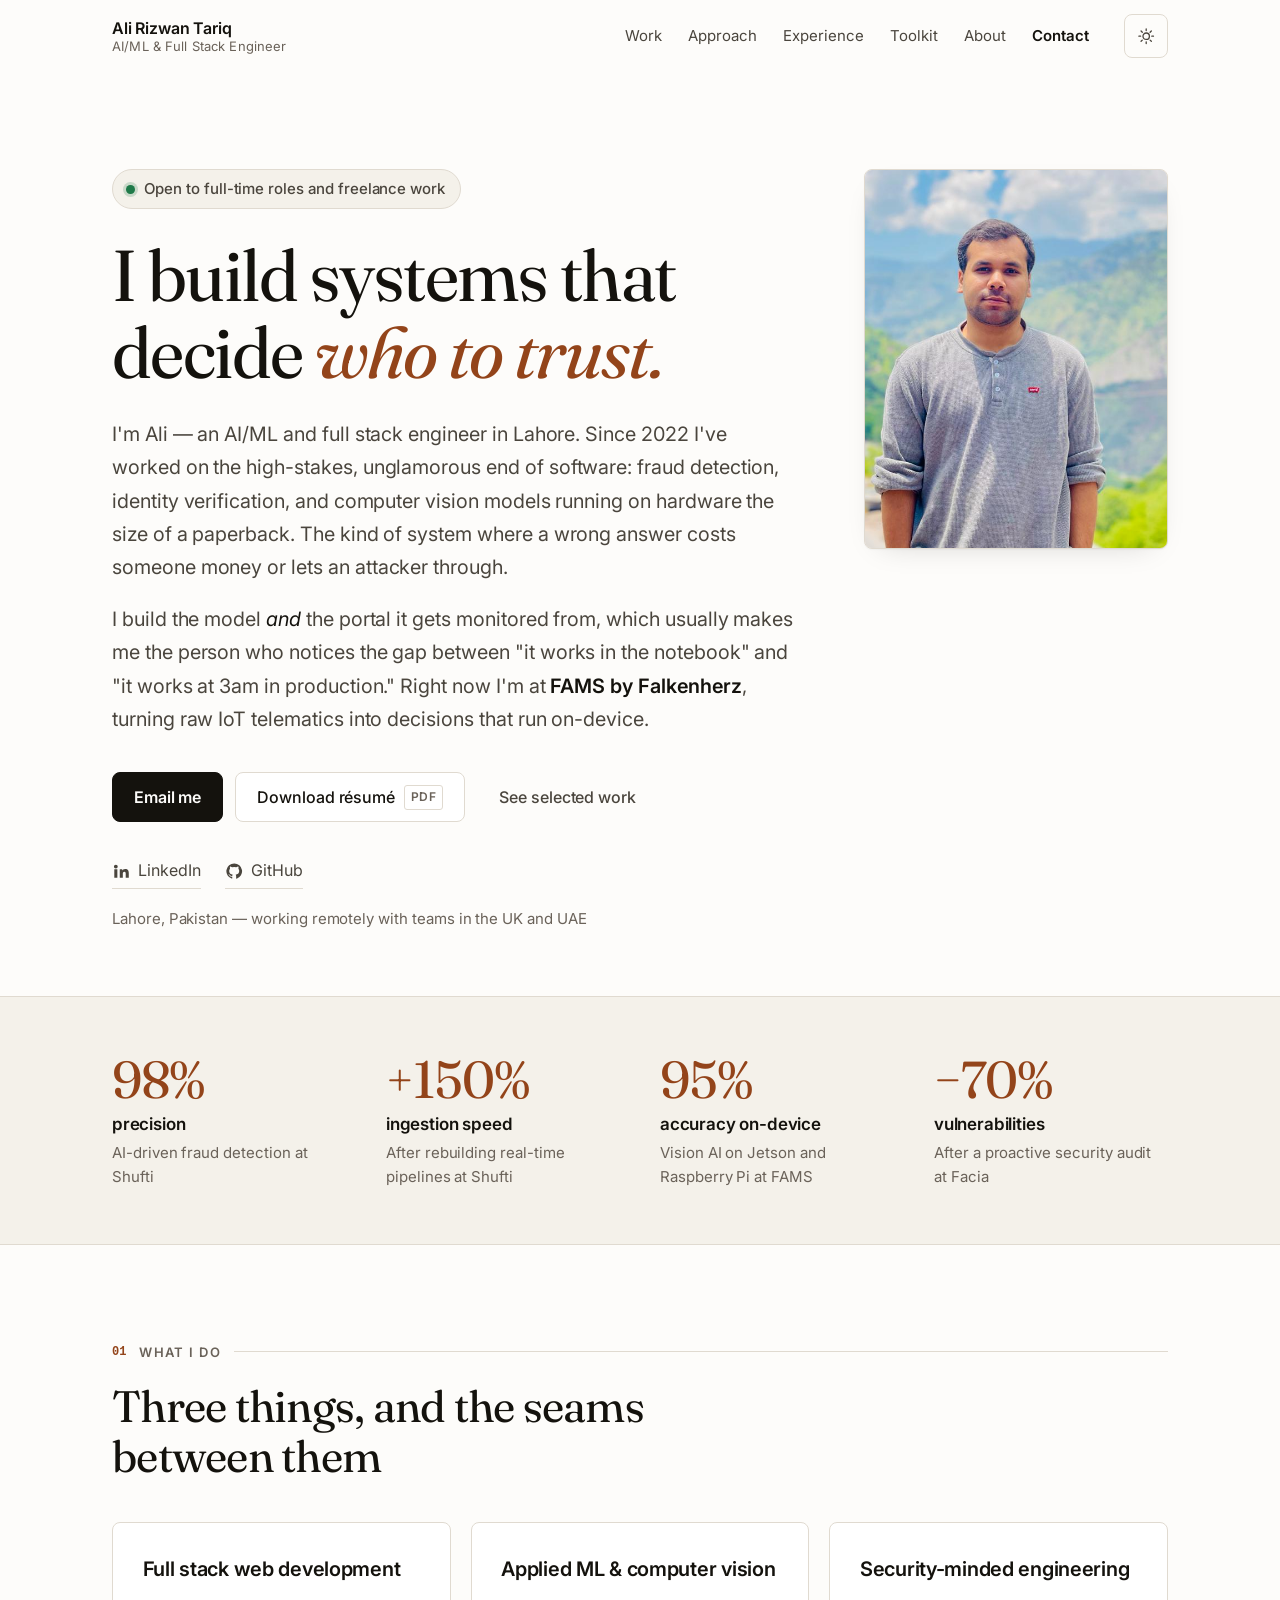
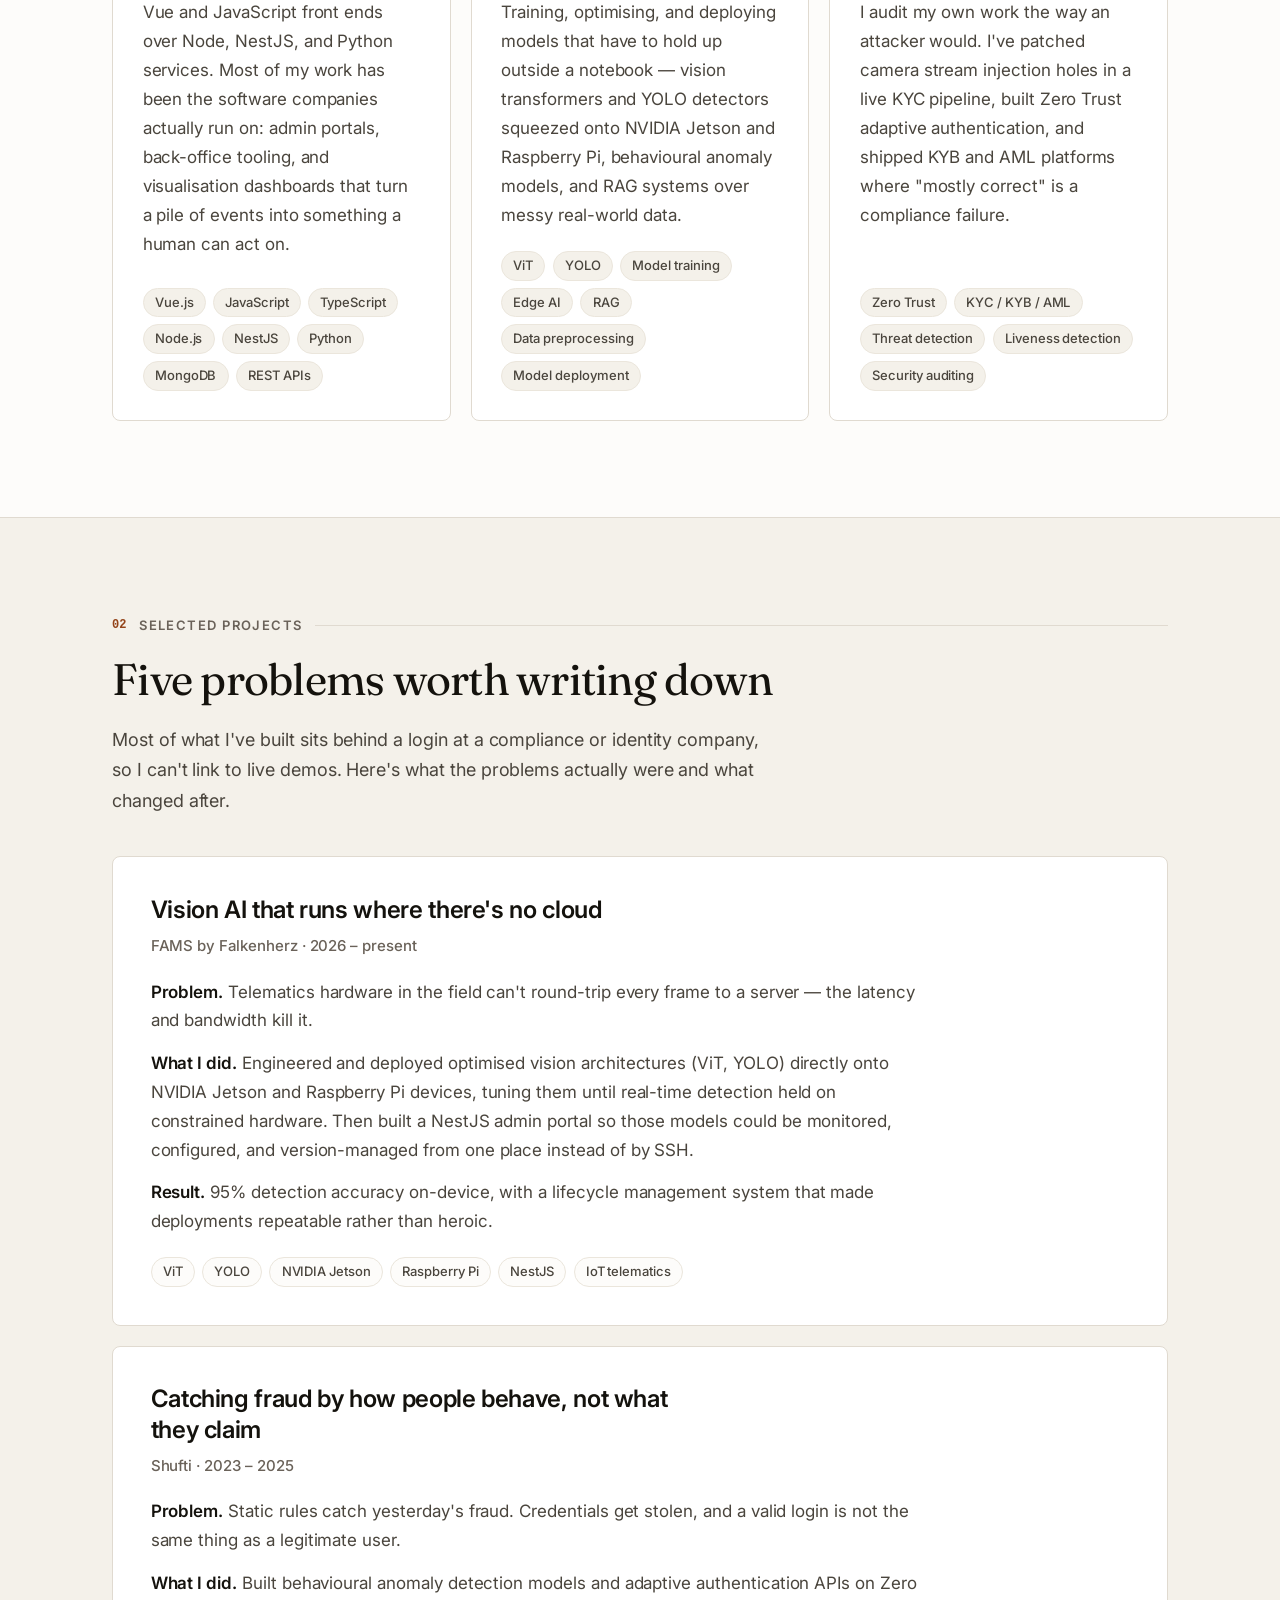
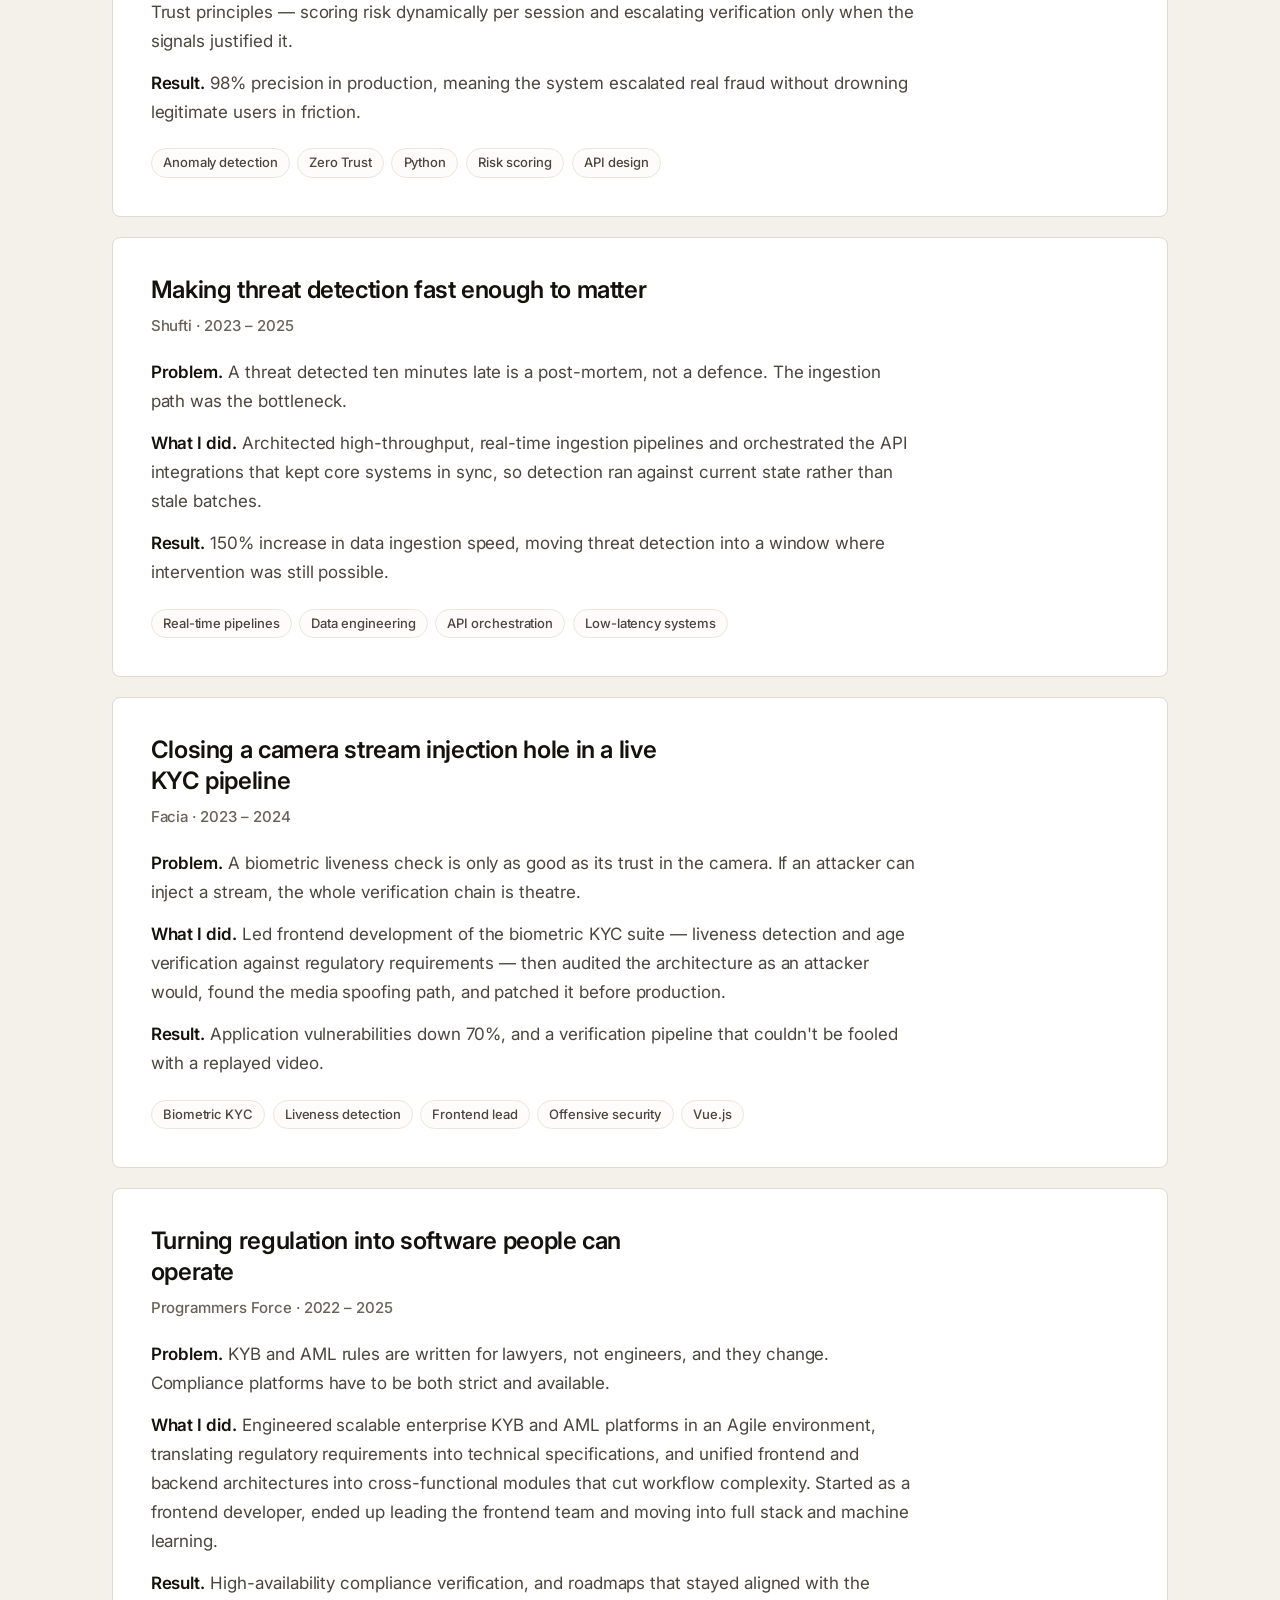
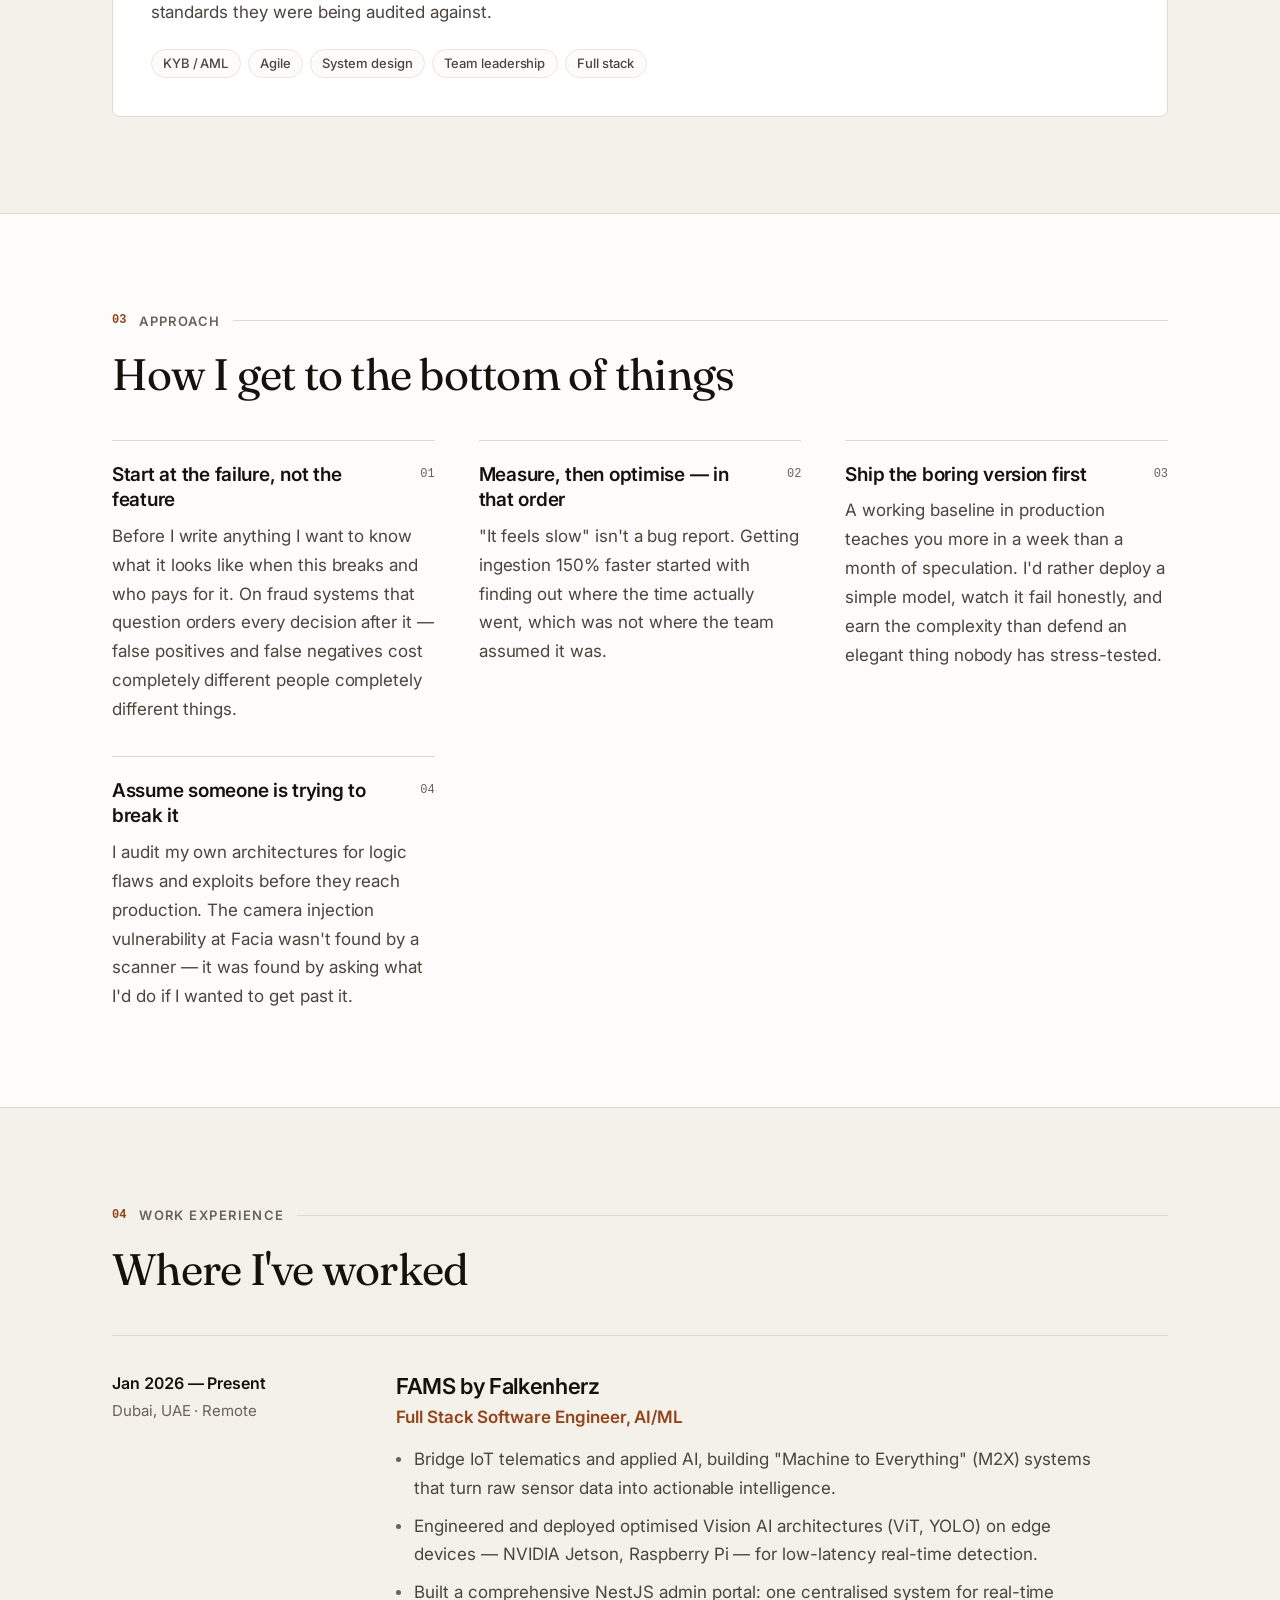
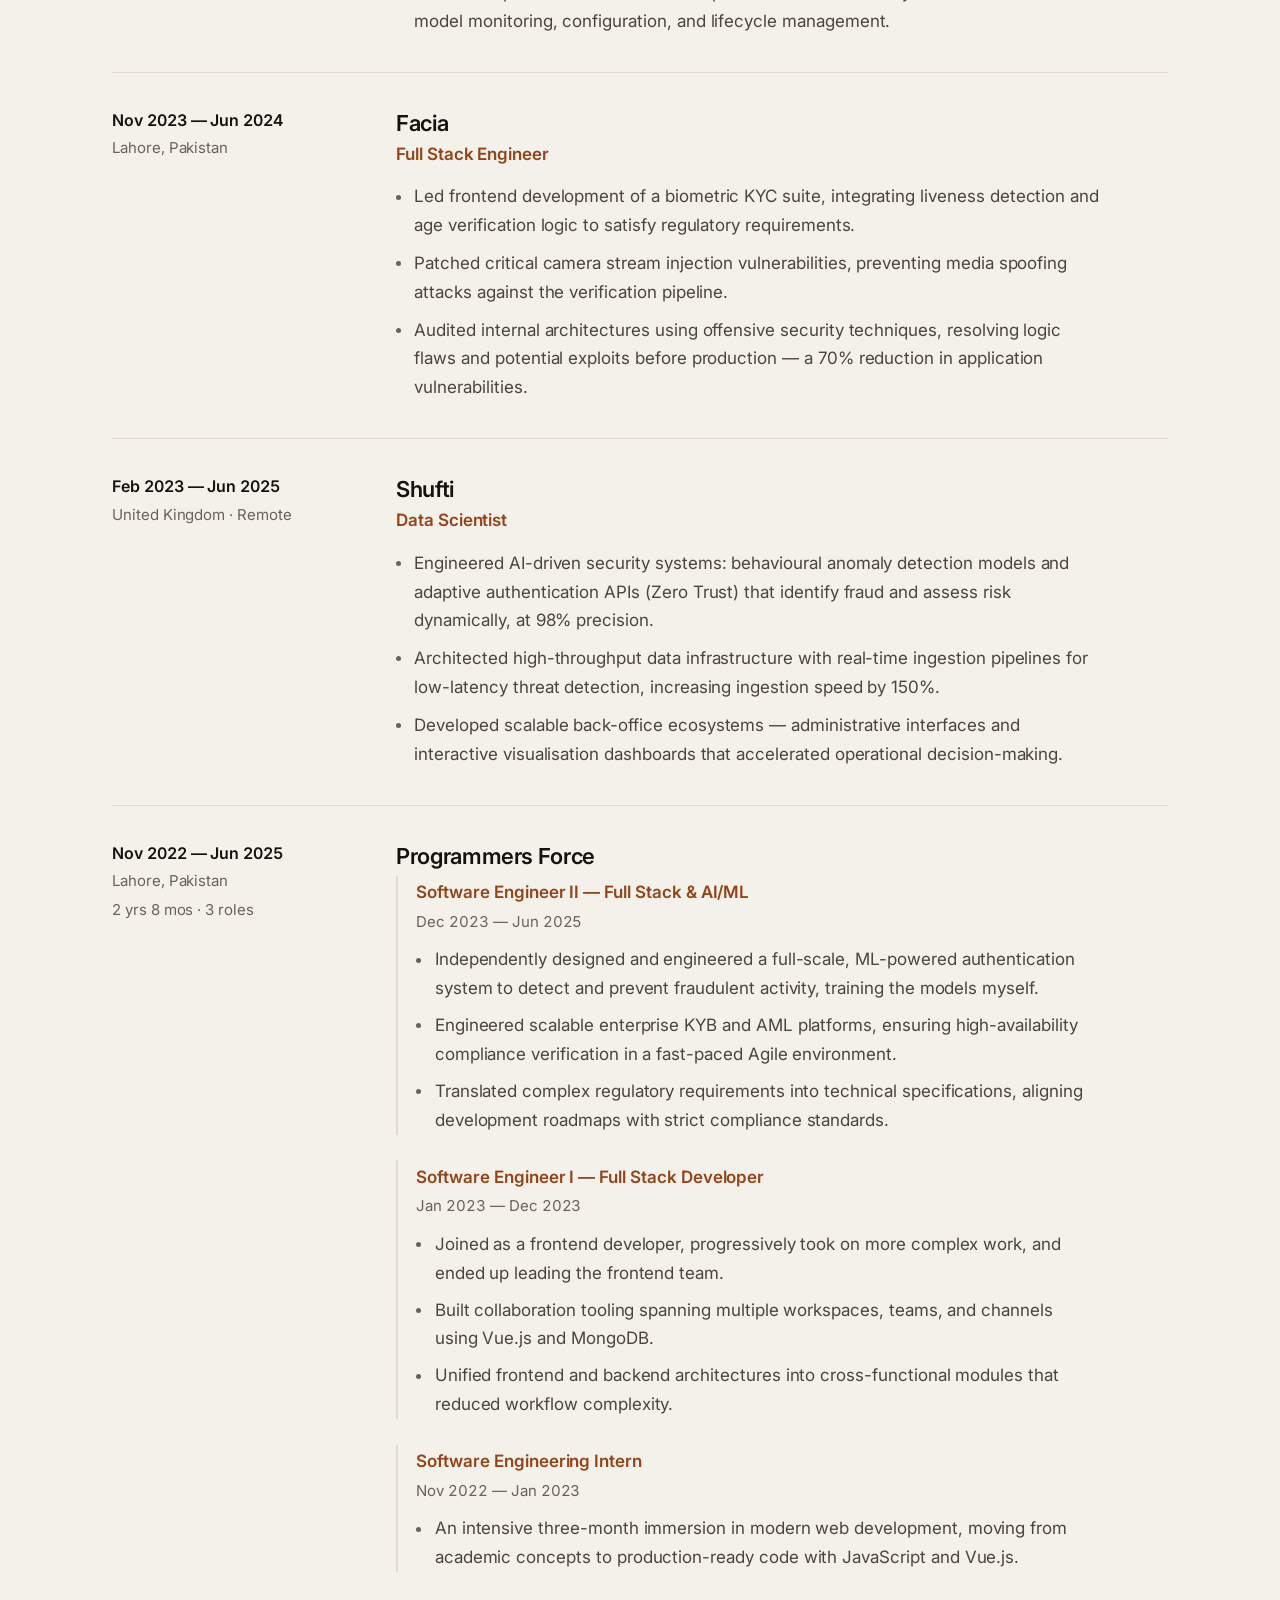
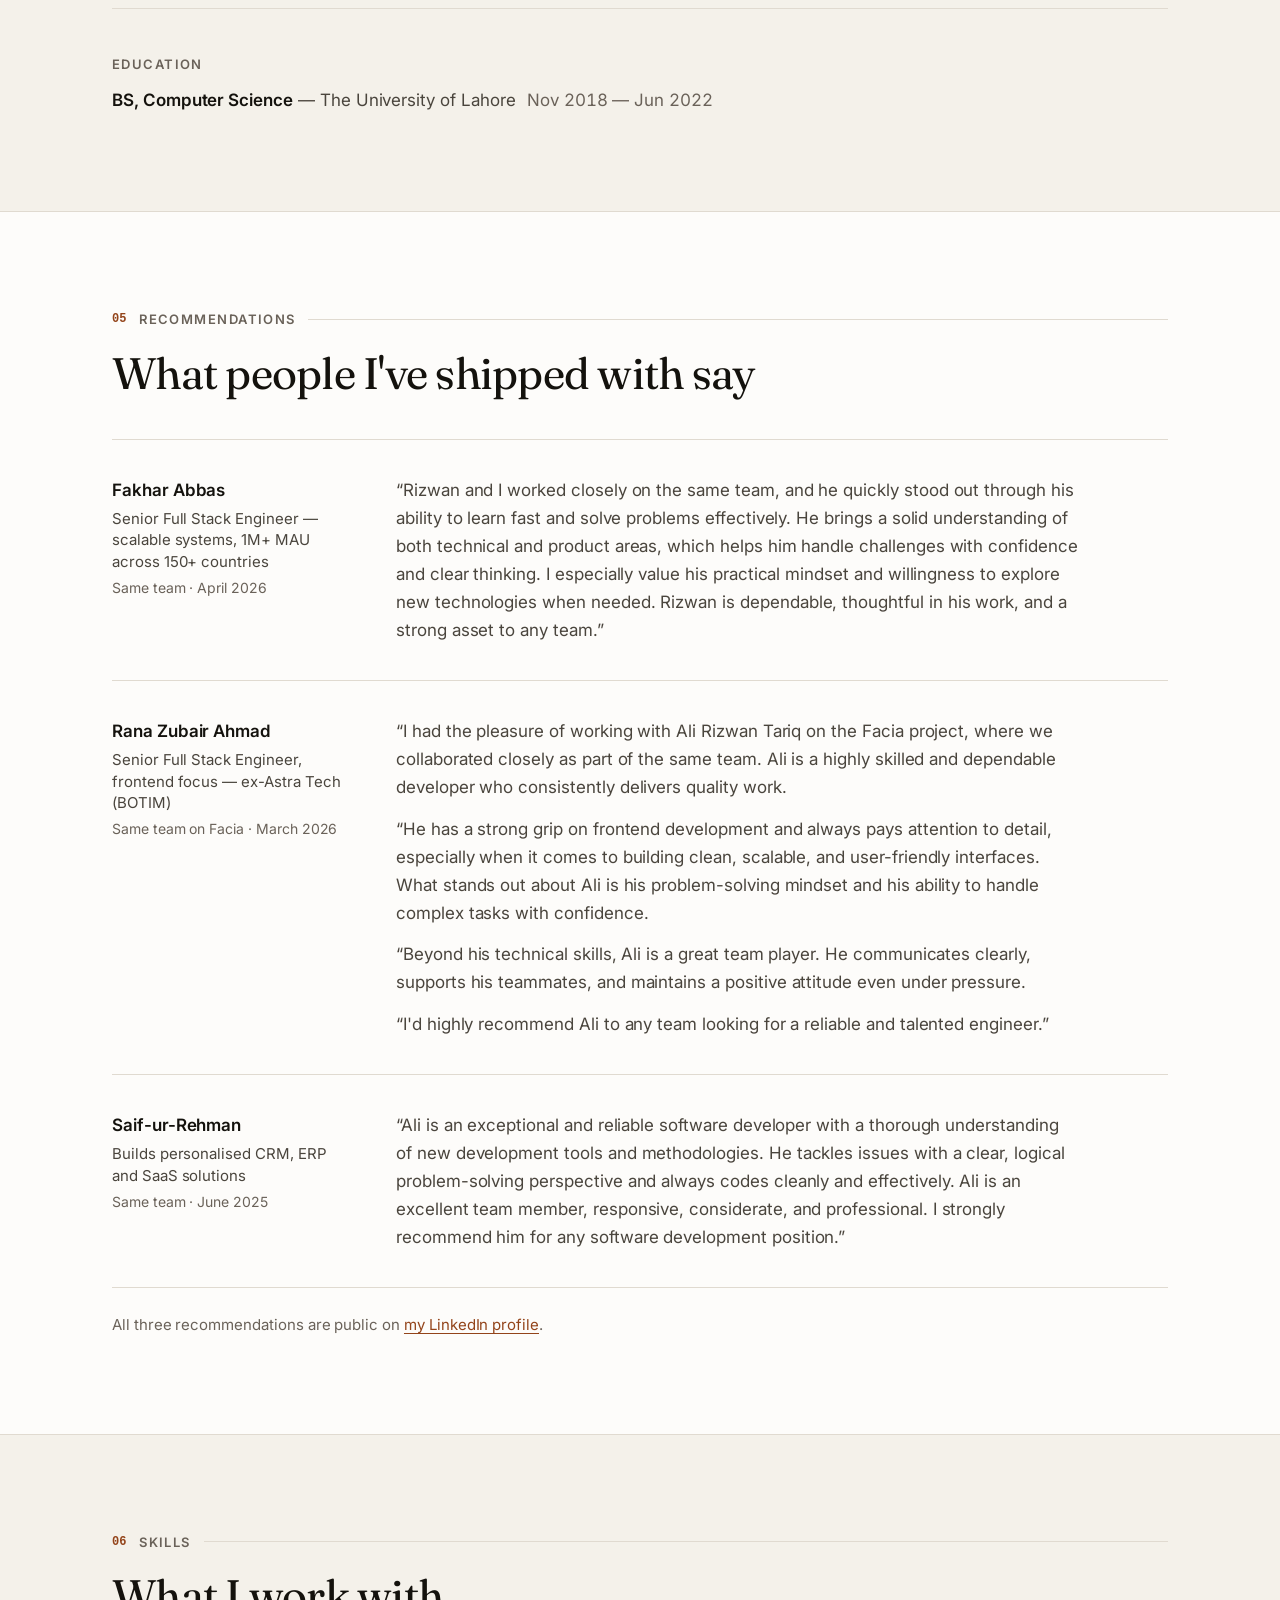
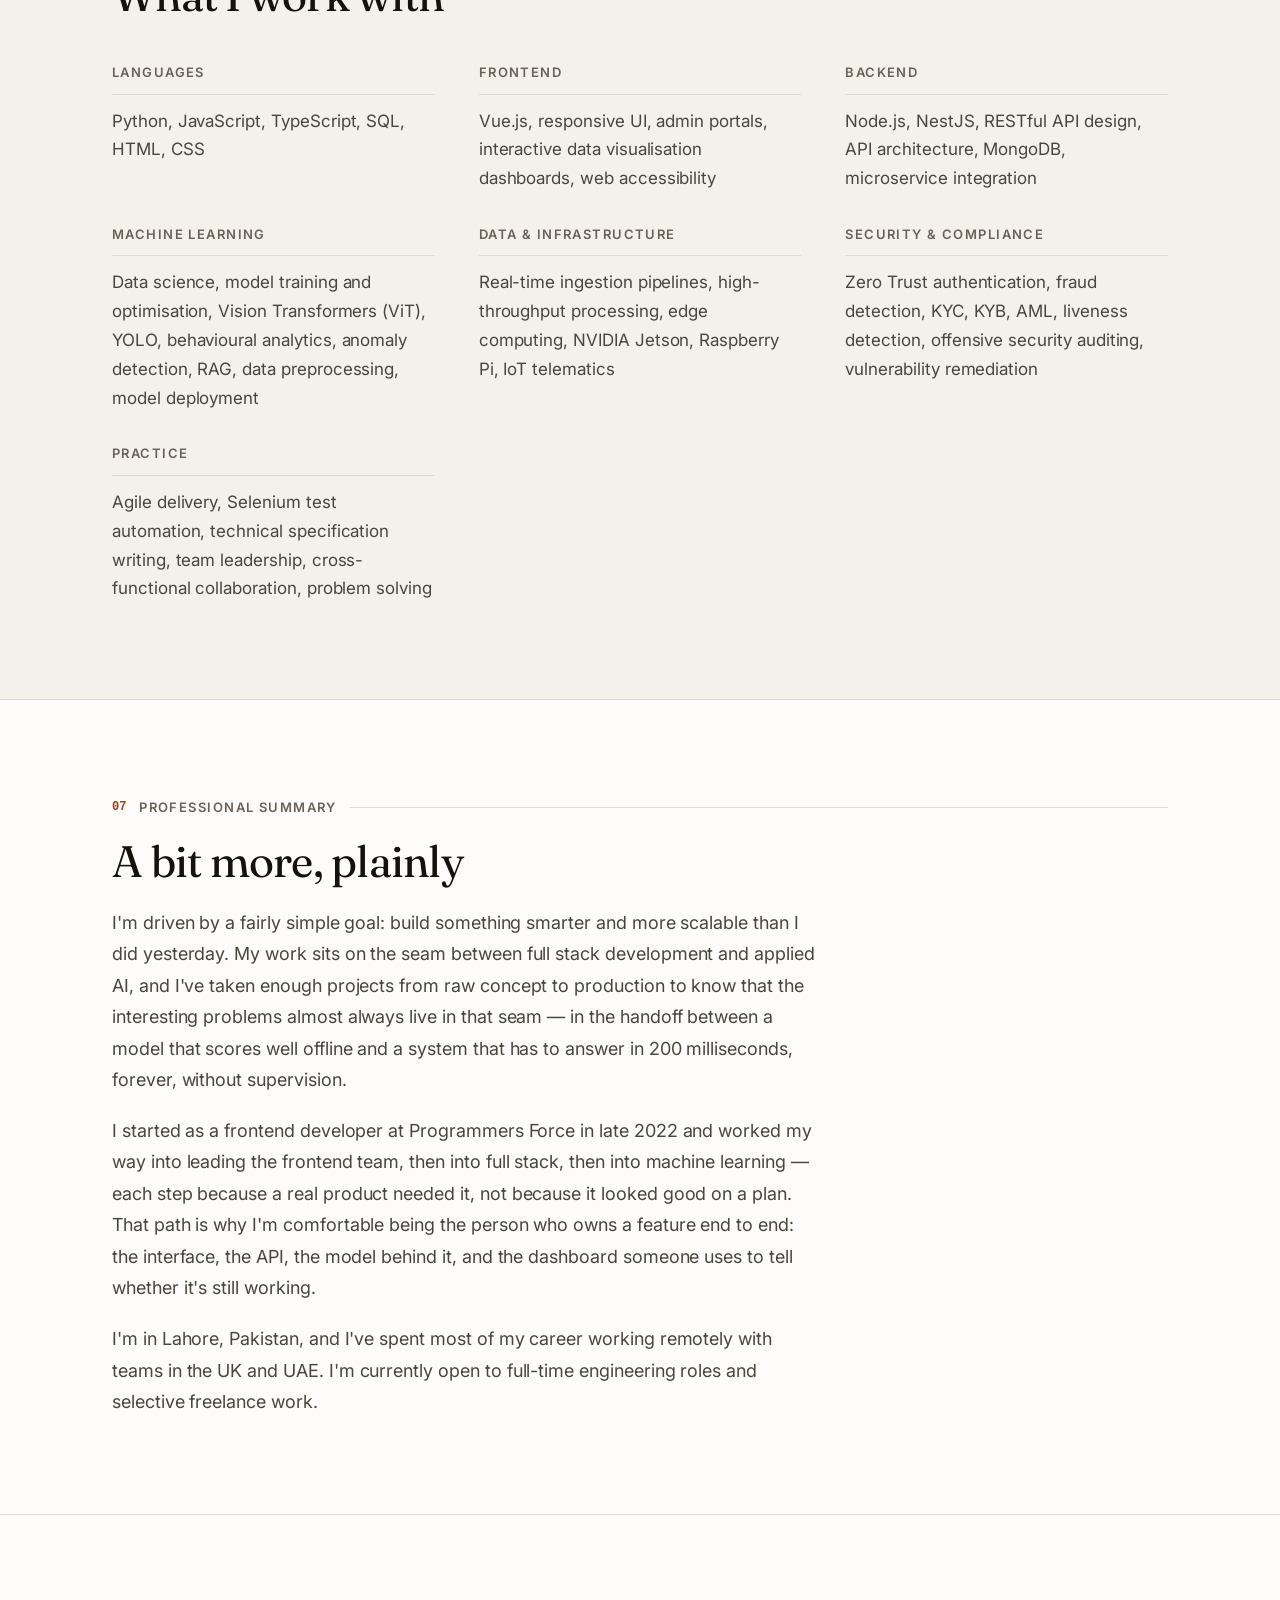
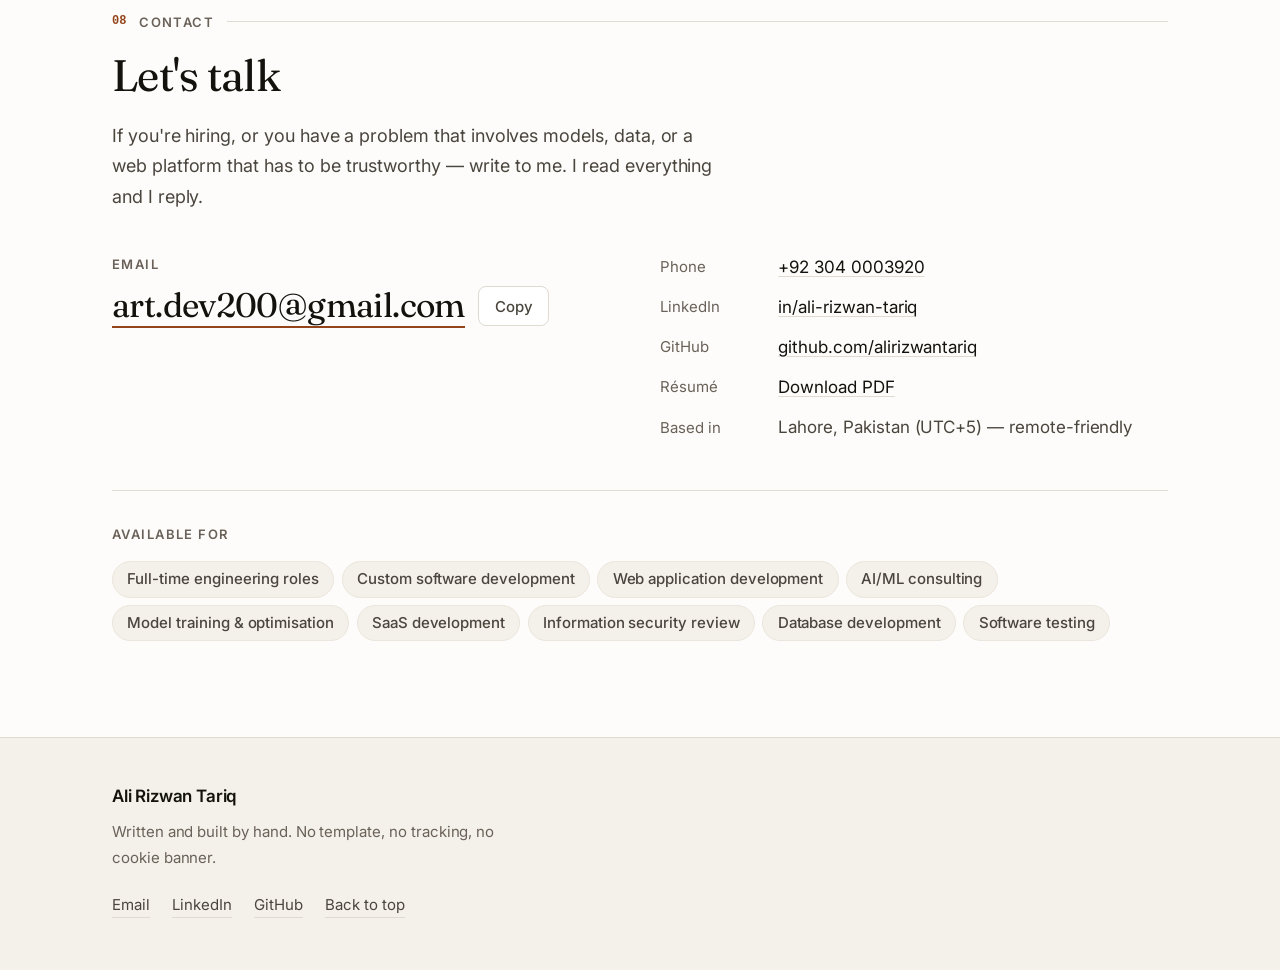
==== commit e25c36c3: "Full Rana recommendation, and repoint URLs at the live domain LinkedIn's "…more" link had hidden two" ====
--- a/index.html
+++ b/index.html
@@ -600,7 +600,10 @@
               consistently delivers quality work.</p>
             <p>“He has a strong grip on frontend development and always pays attention to detail, especially
               when it comes to building clean, scalable, and user-friendly interfaces. What stands out about
-              Ali is his problem-solving mindset and his ability to handle complex tasks with confidence.”</p>
+              Ali is his problem-solving mindset and his ability to handle complex tasks with confidence.</p>
+            <p>“Beyond his technical skills, Ali is a great team player. He communicates clearly, supports his
+              teammates, and maintains a positive attitude even under pressure.</p>
+            <p>“I'd highly recommend Ali to any team looking for a reliable and talented engineer.”</p>
           </blockquote>
           <figcaption>
             <span class="quote-name">Rana Zubair Ahmad</span>
--- a/styles.css
+++ b/styles.css
@@ -652,27 +652,33 @@
 .edu-dates { color: var(--ink-3); margin-left: 0.4rem; font-variant-numeric: tabular-nums; }
 
 /* ---------- Quotes ---------- */
-.quotes {
-  display: grid;
-  /* 19rem lets all three sit side by side at desktop widths; below that they
-     fall to two, then one. */
-  grid-template-columns: repeat(auto-fit, minmax(min(19rem, 100%), 1fr));
-  gap: 1.25rem;
-  margin-top: 2.5rem;
-}
+/* The three recommendations differ a lot in length (118 words vs 52). Side-by-side
+   cards either stretch to equal height and leave the short ones half empty, or go
+   ragged; multi-column balances badly because each card is unbreakable. So each
+   recommendation is a full-width row — attribution left, quote right — the same
+   shape as the experience timeline. Length differences stop mattering, and the
+   quote keeps a readable measure instead of running the full page width. */
+.quotes { display: grid; margin-top: 2.5rem; }
+
 .quote {
-  display: flex;
-  flex-direction: column;
-  gap: 1.35rem;
-  padding: clamp(1.5rem, 2.6vw, 1.9rem);
-  background: var(--surface);
-  border: 1px solid var(--line);
-  border-radius: var(--radius);
-}
-.quote blockquote { display: grid; gap: 0.85rem; }
+  display: grid;
+  gap: 1rem 2.75rem;
+  padding-block: 2.25rem;
+  border-top: 1px solid var(--line);
+}
+.quote:last-of-type { border-bottom: 1px solid var(--line); }
+
+@media (min-width: 60rem) {
+  .quote { grid-template-columns: minmax(11rem, 15rem) 1fr; }
+  /* Attribution sits in the left rail. The DOM keeps blockquote before
+     figcaption, which is the correct reading order for a <figure>. */
+  .quote figcaption { grid-column: 1; grid-row: 1; }
+  .quote blockquote  { grid-column: 2; grid-row: 1; }
+}
+.quote blockquote { display: grid; gap: 0.85rem; max-width: 62ch; }
 .quote blockquote p {
   font-size: 1.0625rem;
-  line-height: 1.62;
+  line-height: 1.65;
   color: var(--ink-2);
 }
 /* Quotation marks are literal characters in the HTML, not pseudo-elements —
@@ -681,13 +687,11 @@
    paragraph and close only at the very end, per convention. */
 
 .quote figcaption {
-  margin-top: auto;
   display: grid;
   gap: 0.2rem;
-  padding-top: 0.35rem;
-  border-top: 1px solid var(--line-soft);
-}
-.quote-name { font-size: 1.0625rem; font-weight: 600; color: var(--ink); margin-top: 0.5rem; }
+  align-content: start;
+}
+.quote-name { font-size: 1.0625rem; font-weight: 600; color: var(--ink); }
 .quote-role { font-size: 0.9375rem; color: var(--ink-2); line-height: 1.45; }
 .quote-rel { font-size: 0.875rem; color: var(--ink-3); }
 .quotes-note { margin-top: 1.5rem; font-size: 0.9375rem; color: var(--ink-3); }
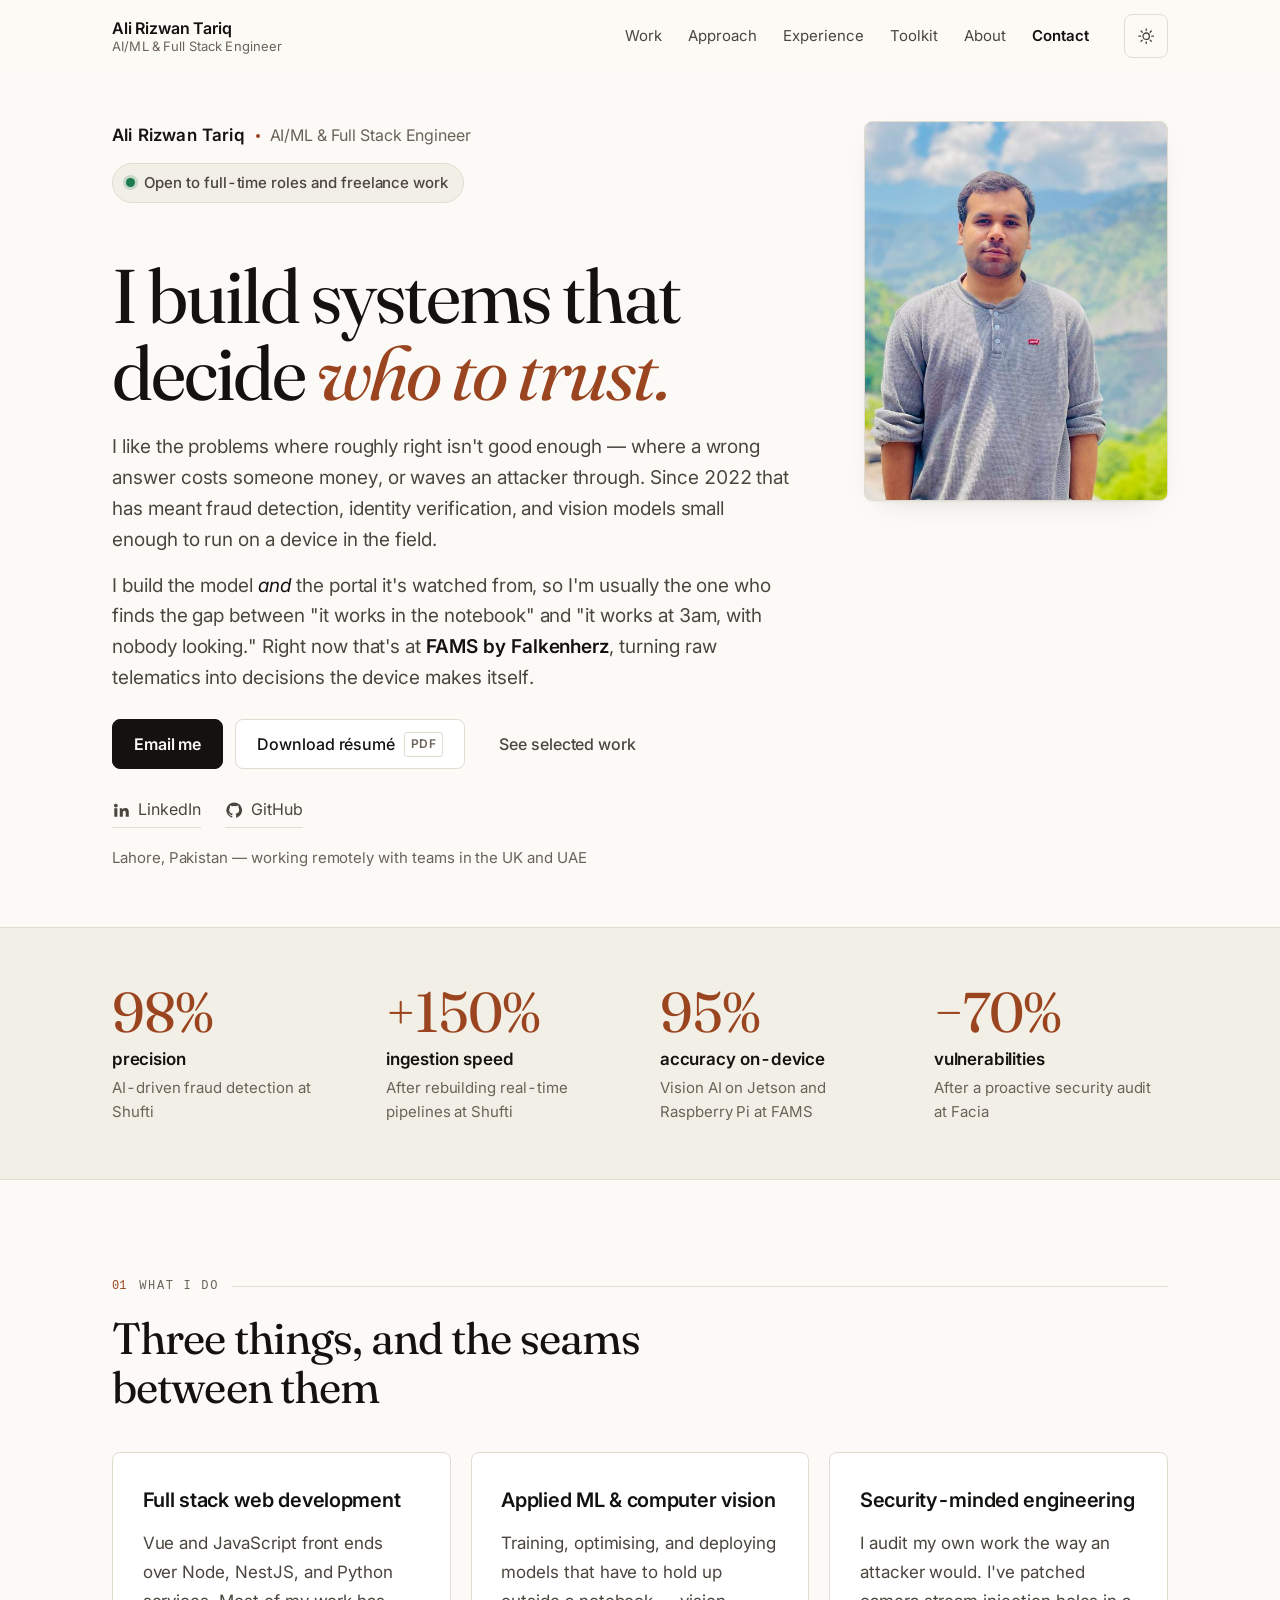
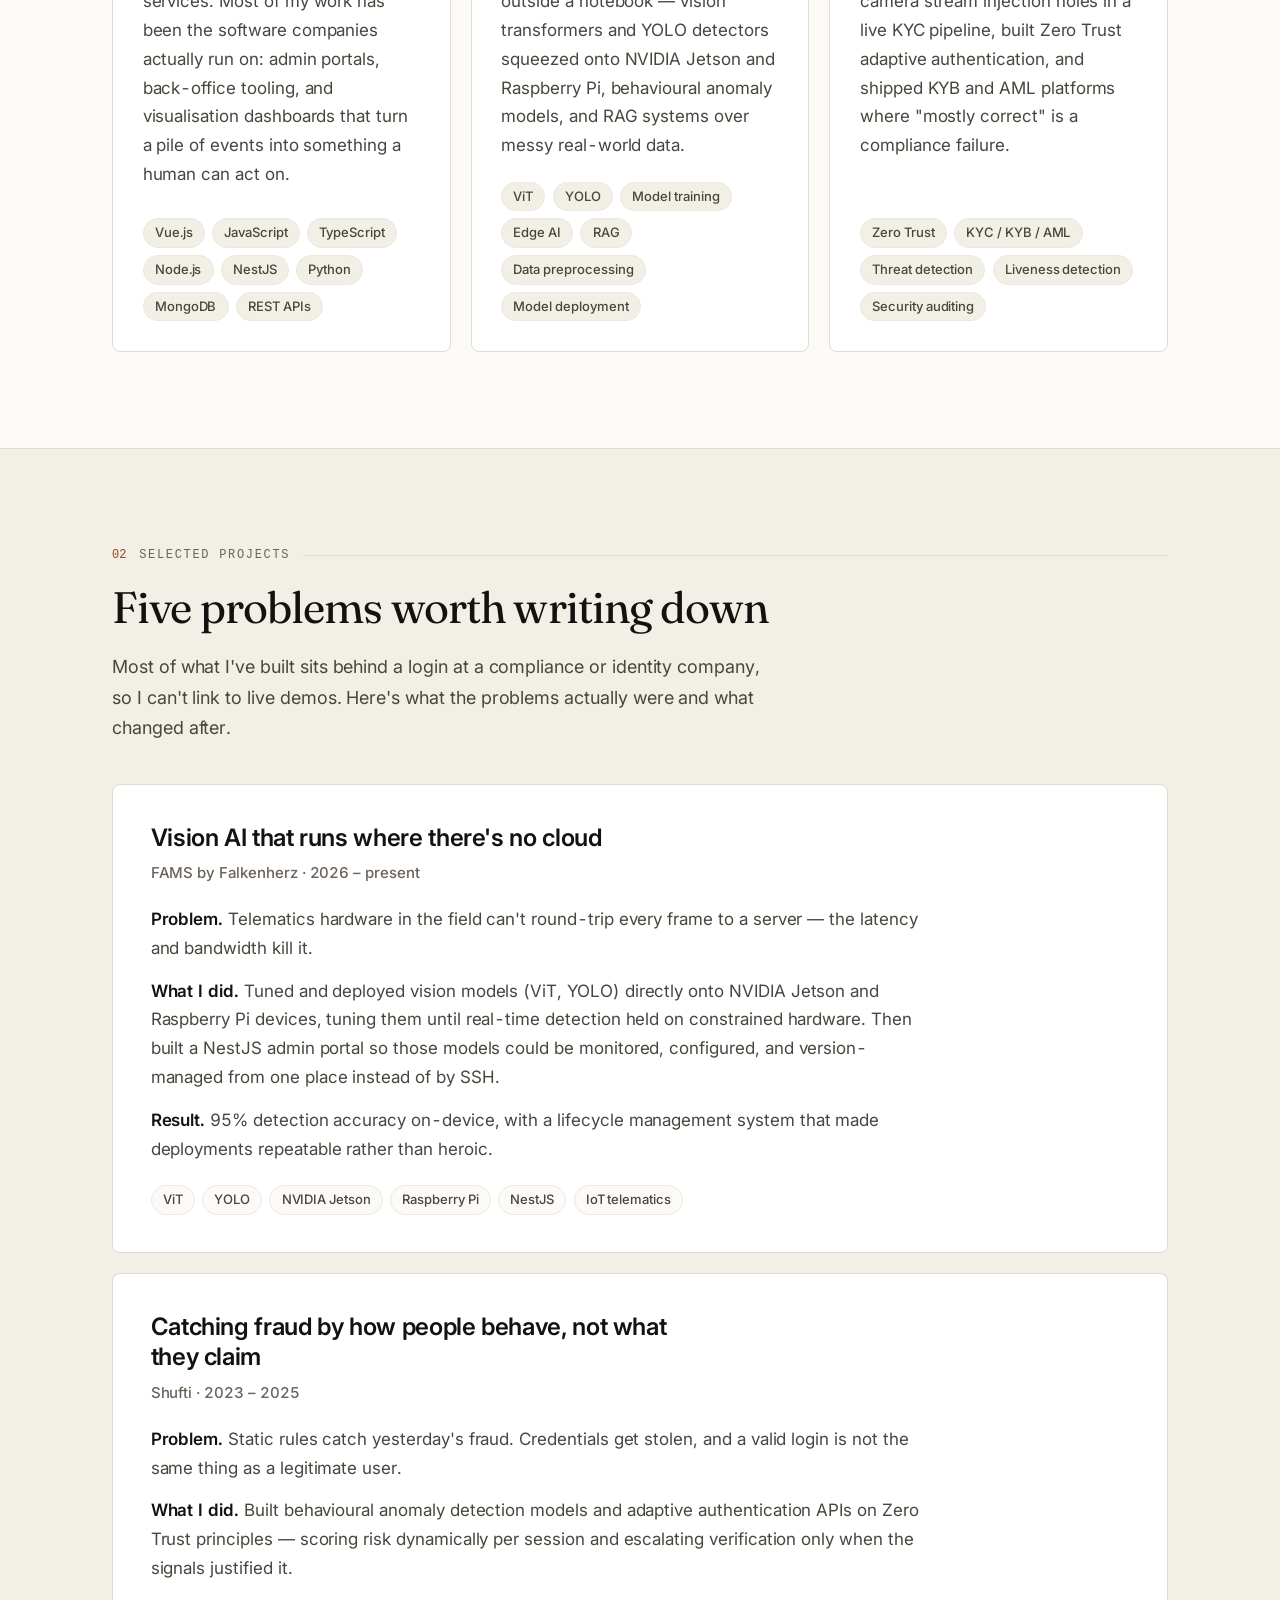
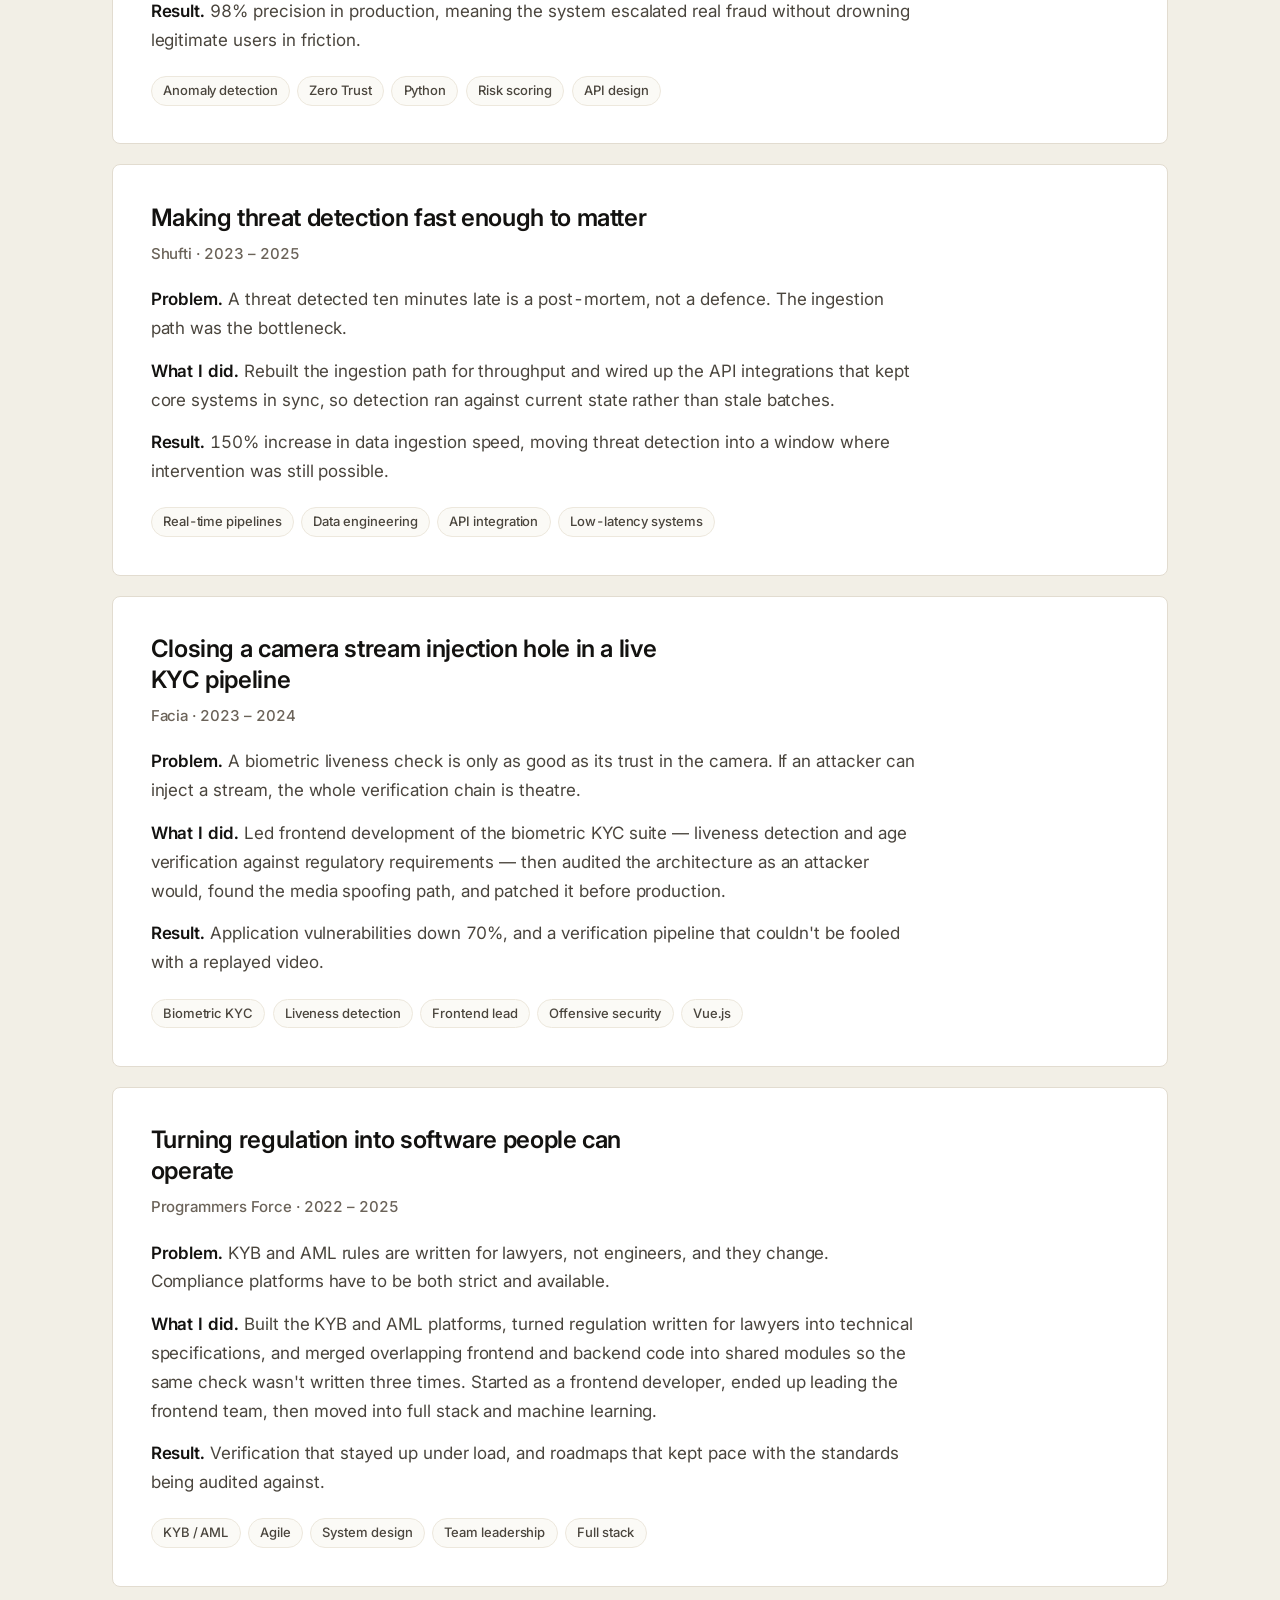
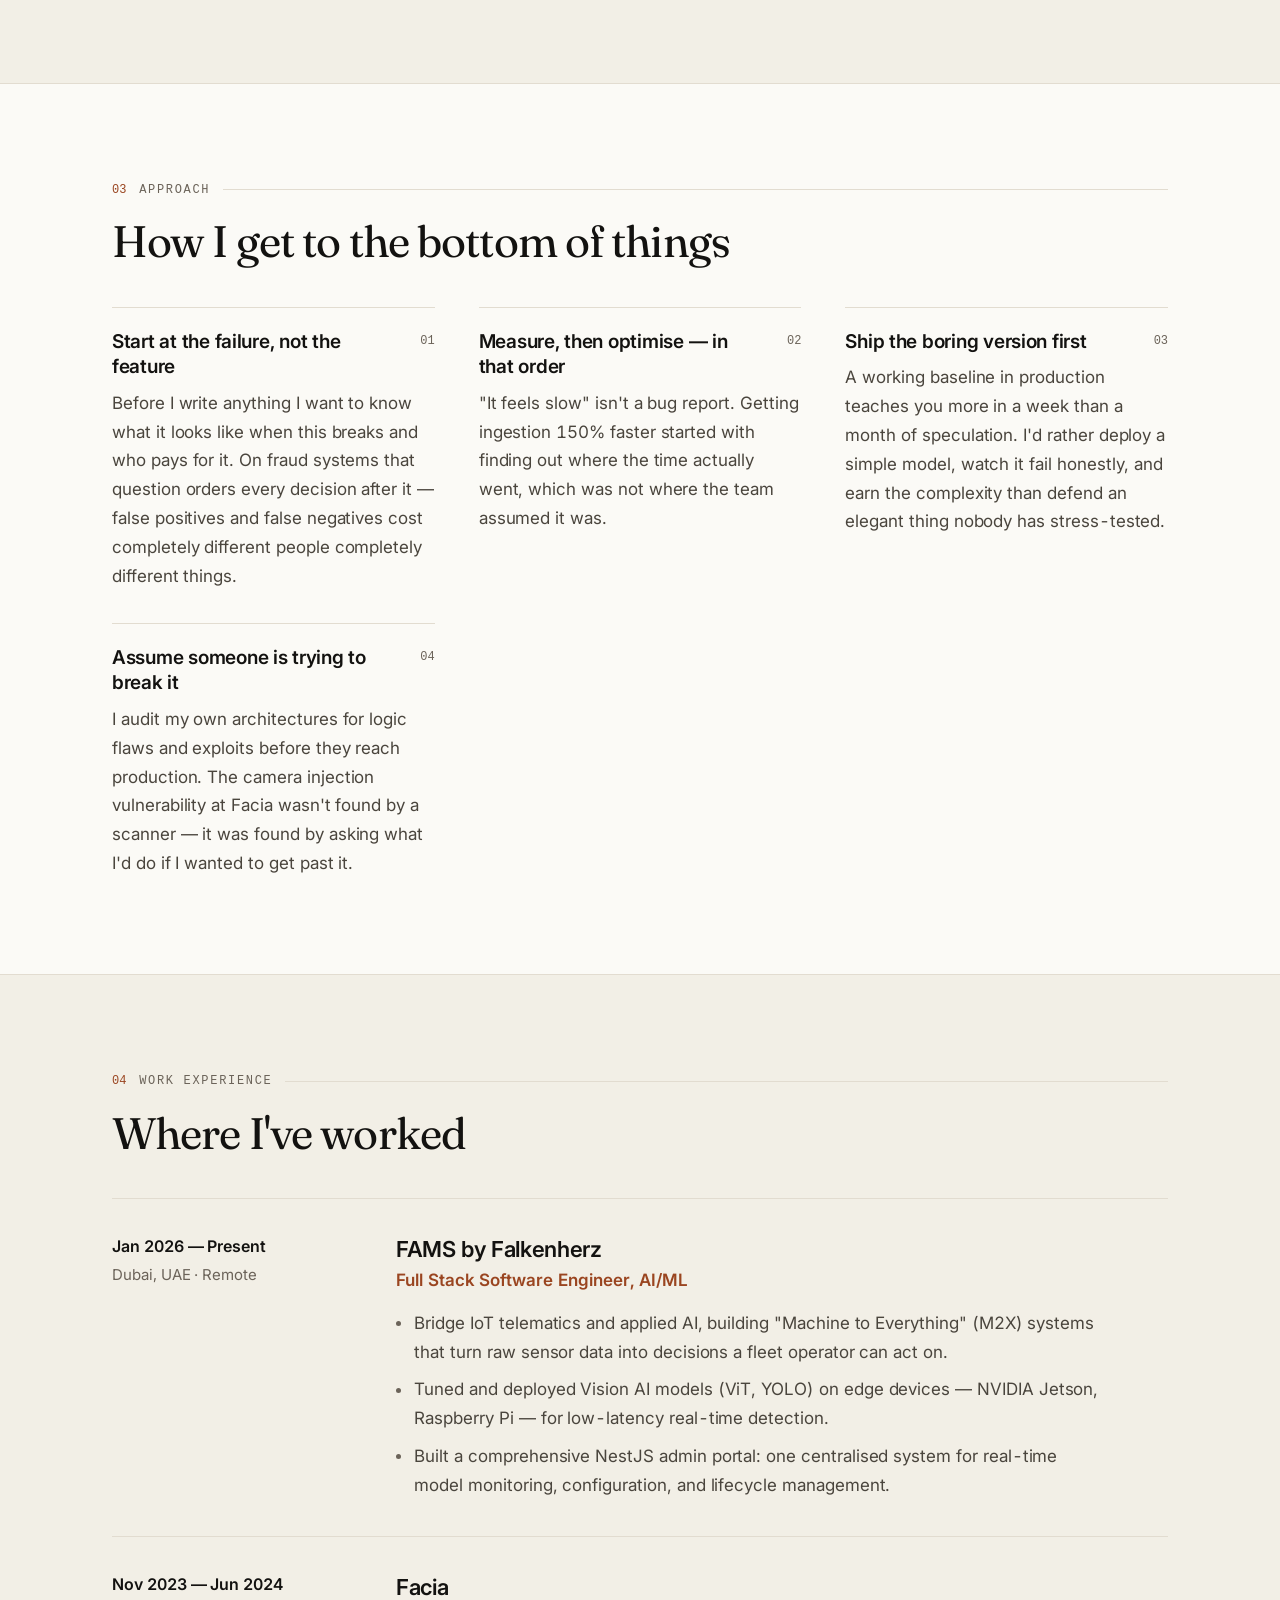
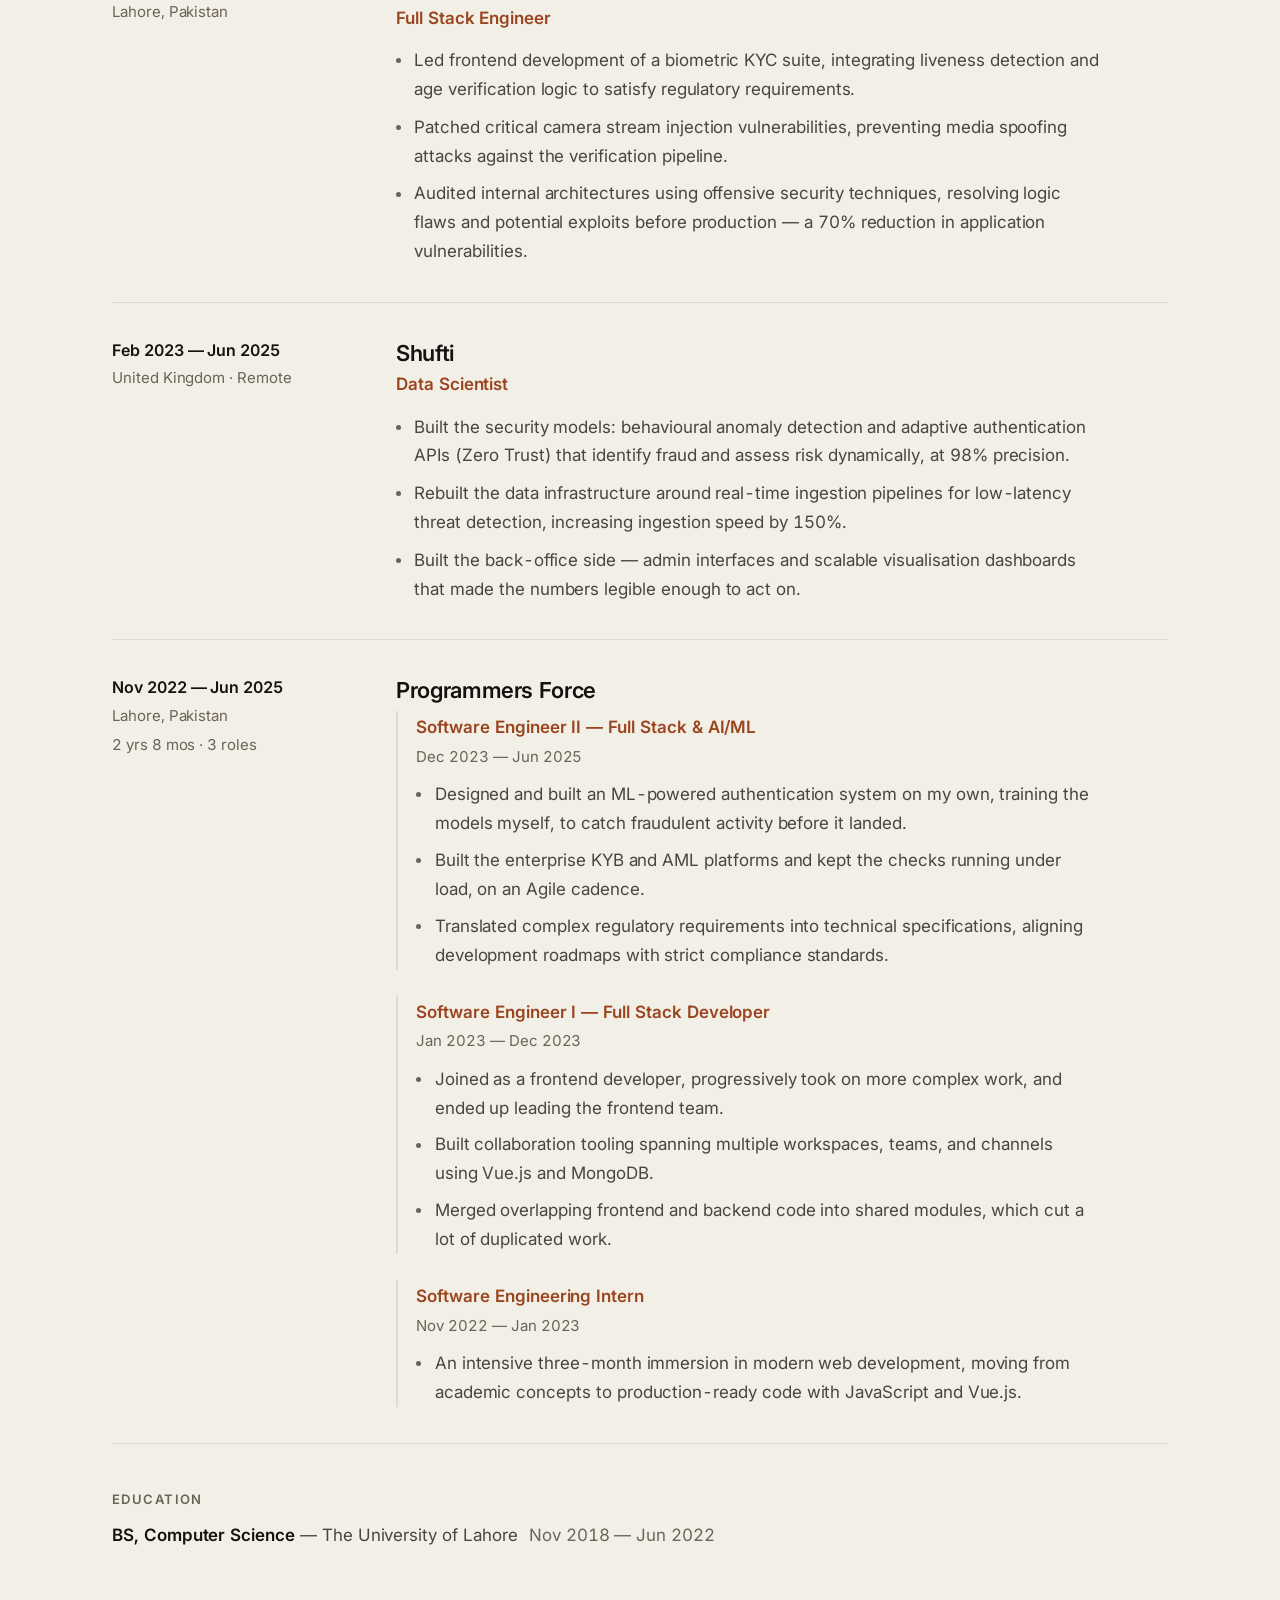
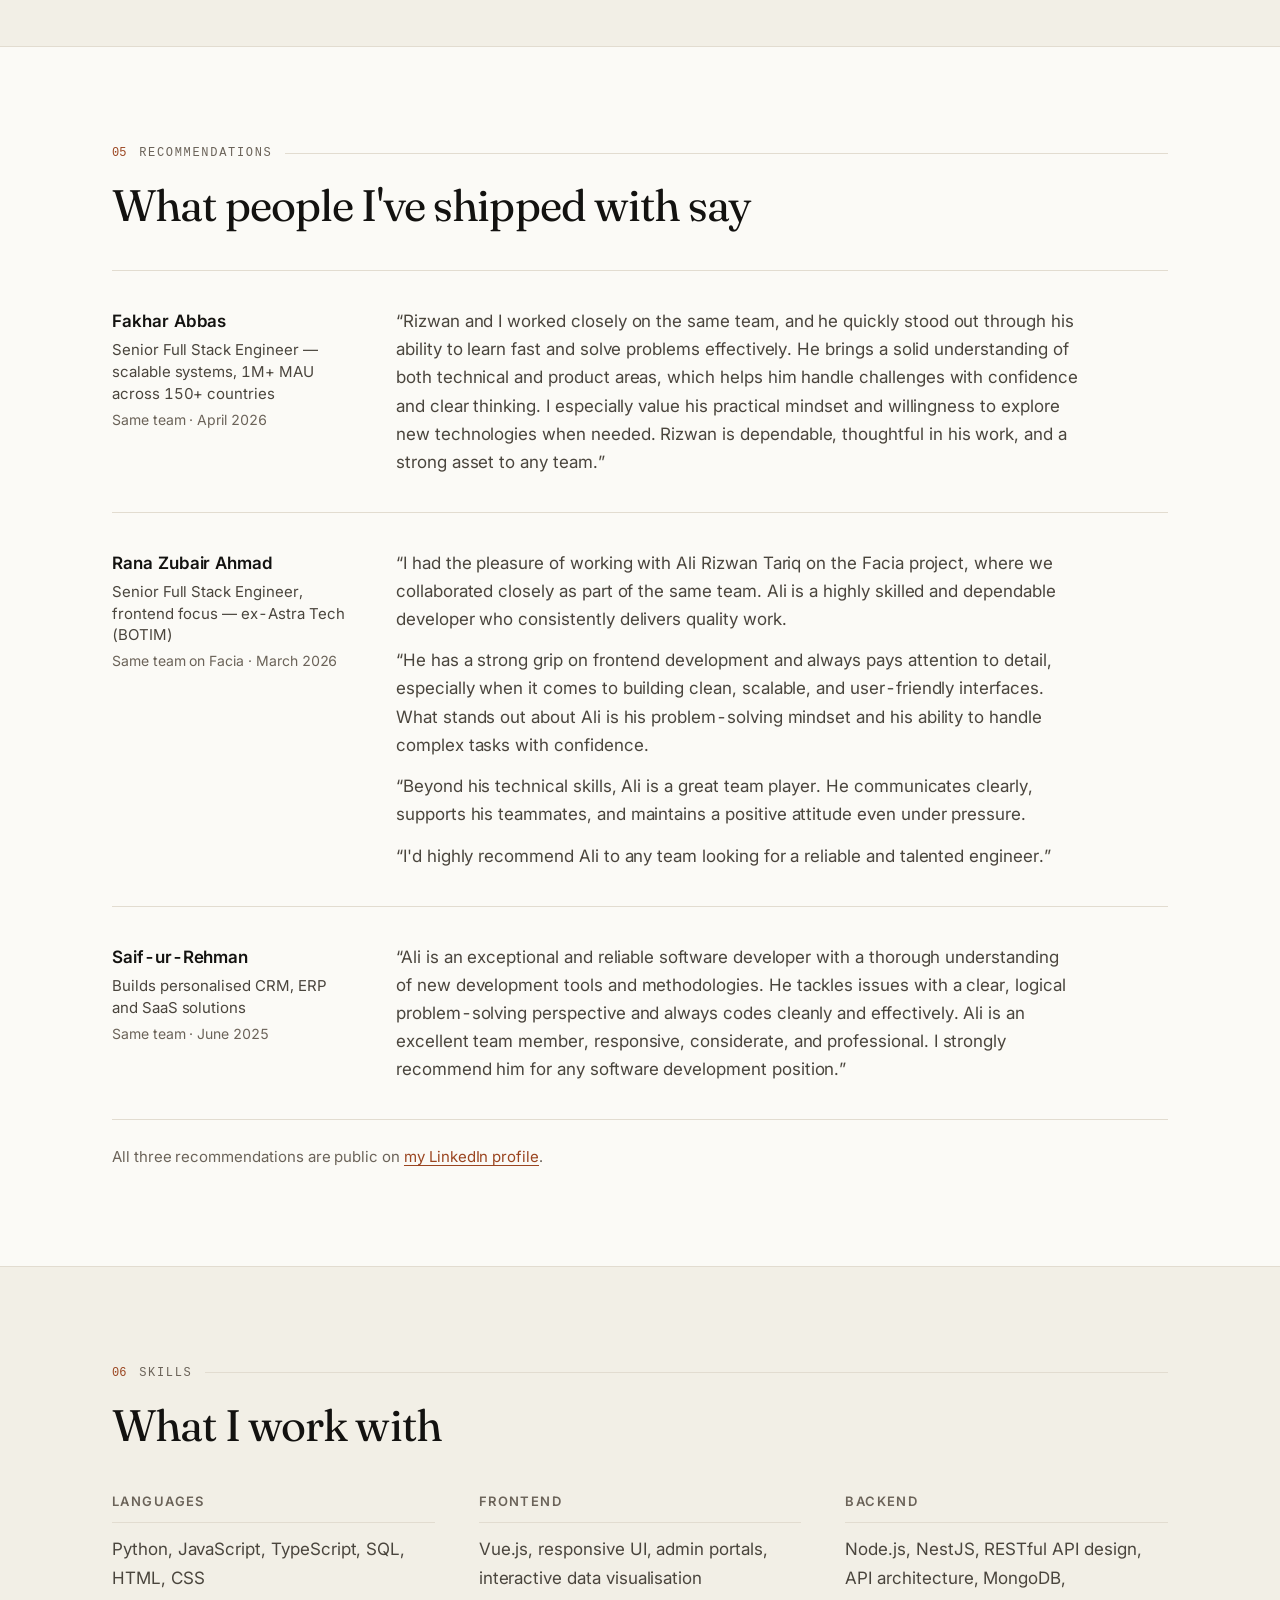
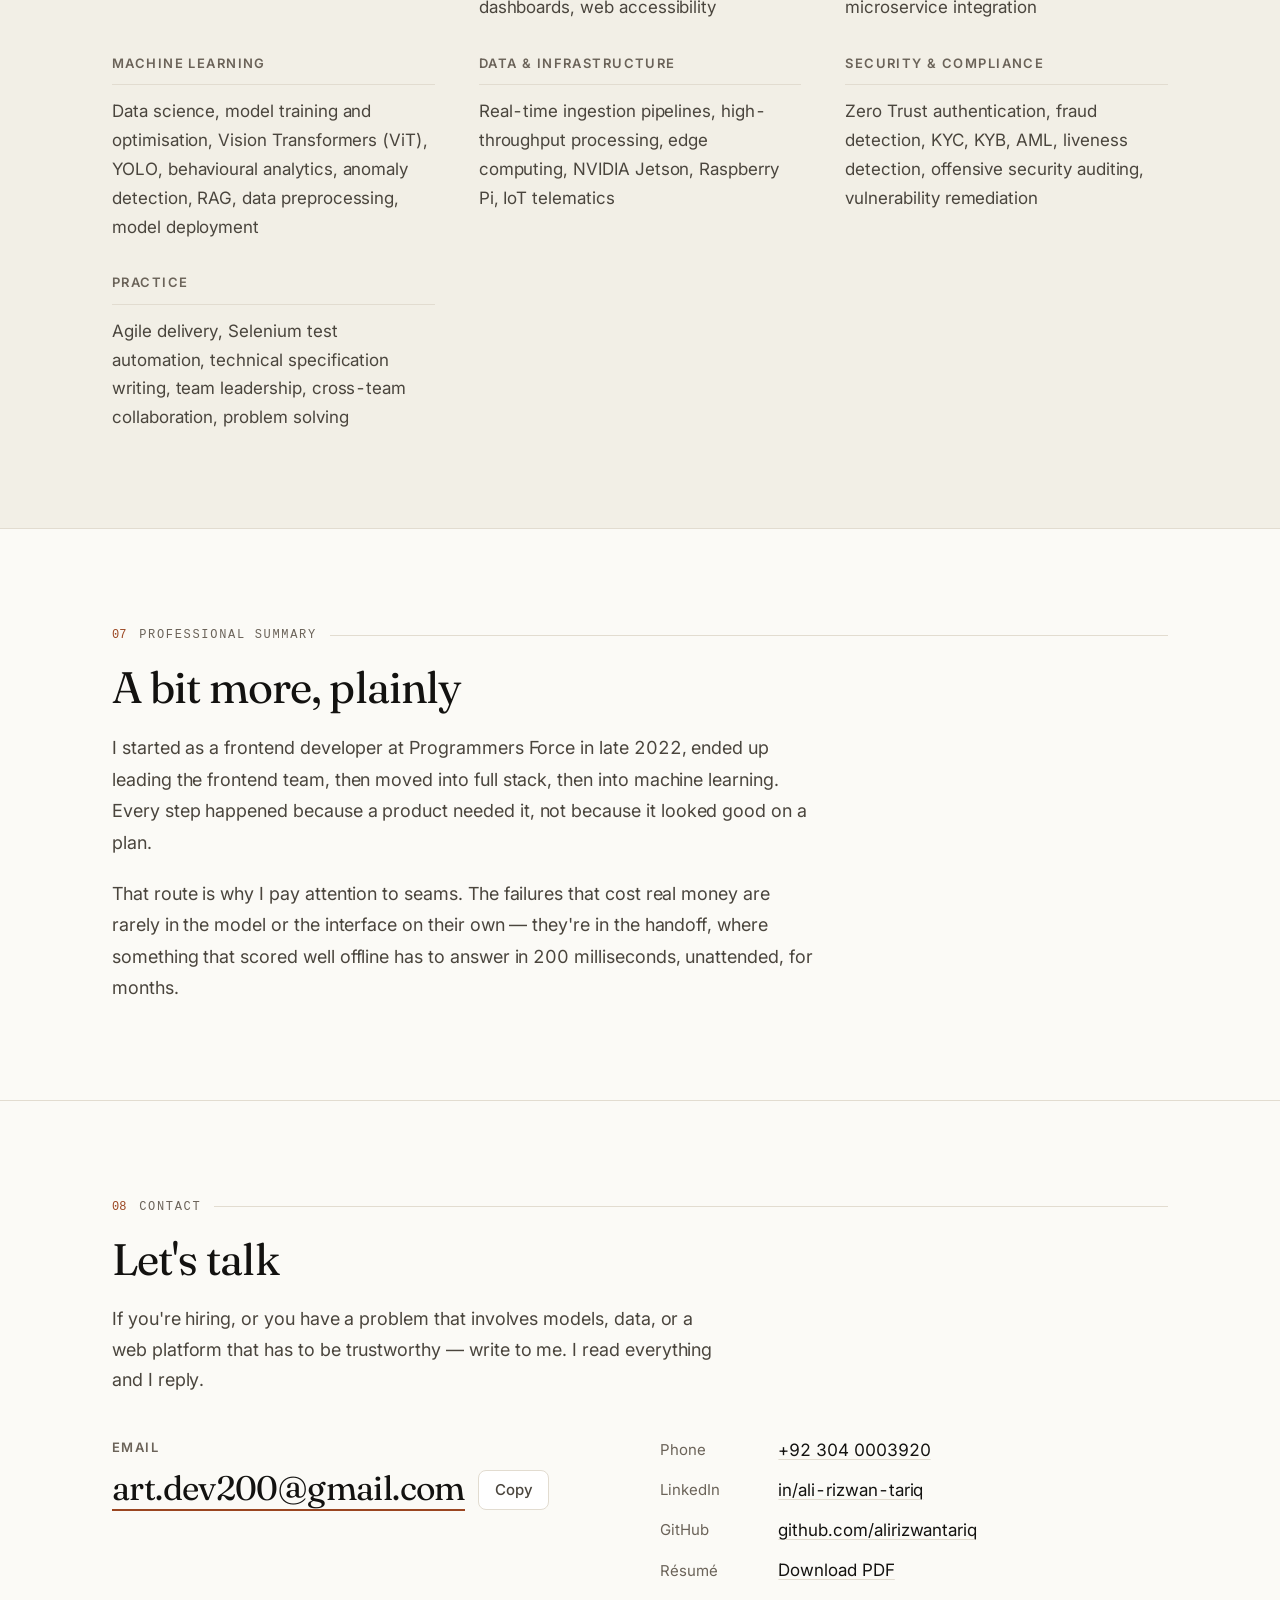
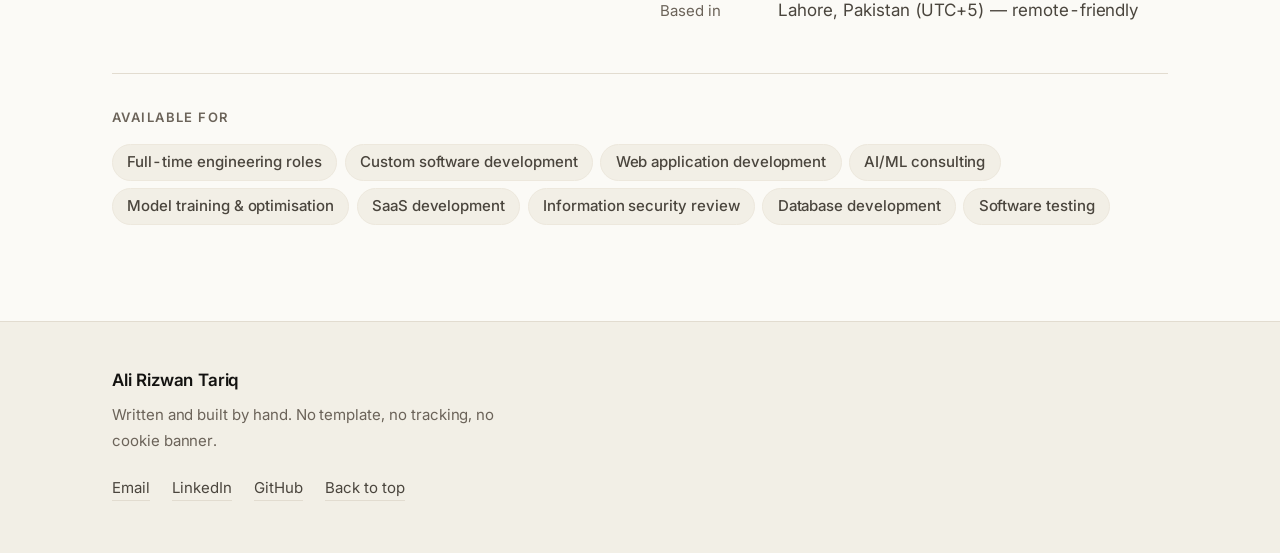
==== commit a7e38d07: "Polish pass: plainer copy, sharper hierarchy, warmer palette Copy - Hero leads with why the work mat" ====
--- a/index.html
+++ b/index.html
@@ -7,8 +7,8 @@
 <meta name="description" content="AI/ML and full stack engineer in Lahore, Pakistan. Fraud detection, identity verification and edge computer vision, in Python, Vue.js, Node.js and NestJS.">
 <meta name="author" content="Ali Rizwan Tariq">
 <meta name="robots" content="index, follow">
-<meta name="theme-color" content="#fdfcfa" media="(prefers-color-scheme: light)">
-<meta name="theme-color" content="#14130f" media="(prefers-color-scheme: dark)">
+<meta name="theme-color" content="#fbfaf6" media="(prefers-color-scheme: light)">
+<meta name="theme-color" content="#101210" media="(prefers-color-scheme: dark)">
 
 <meta property="og:type" content="profile">
 <meta property="og:title" content="Ali Rizwan Tariq — AI/ML &amp; Full Stack Engineer">
@@ -122,10 +122,16 @@
     <div class="wrap hero-grid">
 
       <div class="hero-copy">
-        <p class="availability">
-          <span class="dot" aria-hidden="true"></span>
-          Open to full-time roles and freelance work
-        </p>
+        <div class="identity">
+          <p class="identity-main">
+            <span class="identity-name">Ali Rizwan Tariq</span>
+            <span class="identity-role">AI/ML &amp; Full Stack Engineer</span>
+          </p>
+          <p class="availability">
+            <span class="dot" aria-hidden="true"></span>
+            Open to full-time roles and freelance work
+          </p>
+        </div>
 
         <h1 class="hero-title">
           I build systems that decide <em>who to trust.</em>
@@ -133,16 +139,15 @@
 
         <div class="hero-pitch">
           <p>
-            I'm Ali — an AI/ML and full stack engineer in Lahore. Since 2022 I've worked on the
-            high-stakes, unglamorous end of software: fraud detection, identity verification, and
-            computer vision models running on hardware the size of a paperback. The kind of system
-            where a wrong answer costs someone money or lets an attacker through.
-          </p>
-          <p>
-            I build the model <em>and</em> the portal it gets monitored from, which usually makes me
-            the person who notices the gap between "it works in the notebook" and "it works at 3am in
-            production." Right now I'm at <strong>FAMS by Falkenherz</strong>, turning raw IoT
-            telematics into decisions that run on-device.
+            I like the problems where roughly right isn't good enough — where a wrong answer costs
+            someone money, or waves an attacker through. Since 2022 that has meant fraud detection,
+            identity verification, and vision models small enough to run on a device in the field.
+          </p>
+          <p>
+            I build the model <em>and</em> the portal it's watched from, so I'm usually the one who
+            finds the gap between "it works in the notebook" and "it works at 3am, with nobody
+            looking." Right now that's at <strong>FAMS by Falkenherz</strong>, turning raw telematics
+            into decisions the device makes itself.
           </p>
         </div>
 
@@ -290,7 +295,7 @@
               to a server — the latency and bandwidth kill it.
             </p>
             <p>
-              <strong>What I did.</strong> Engineered and deployed optimised vision architectures
+              <strong>What I did.</strong> Tuned and deployed vision models
               (ViT, YOLO) directly onto NVIDIA Jetson and Raspberry Pi devices, tuning them until
               real-time detection held on constrained hardware. Then built a NestJS admin portal so
               those models could be monitored, configured, and version-managed from one place instead
@@ -344,8 +349,8 @@
               defence. The ingestion path was the bottleneck.
             </p>
             <p>
-              <strong>What I did.</strong> Architected high-throughput, real-time ingestion pipelines
-              and orchestrated the API integrations that kept core systems in sync, so detection ran
+              <strong>What I did.</strong> Rebuilt the ingestion path for throughput and wired up
+              the API integrations that kept core systems in sync, so detection ran
               against current state rather than stale batches.
             </p>
             <p>
@@ -355,7 +360,7 @@
           </div>
           <ul class="tag-list">
             <li>Real-time pipelines</li><li>Data engineering</li>
-            <li>API orchestration</li><li>Low-latency systems</li>
+            <li>API integration</li><li>Low-latency systems</li>
           </ul>
         </li>
 
@@ -397,15 +402,15 @@
               they change. Compliance platforms have to be both strict and available.
             </p>
             <p>
-              <strong>What I did.</strong> Engineered scalable enterprise KYB and AML platforms in an
-              Agile environment, translating regulatory requirements into technical specifications,
-              and unified frontend and backend architectures into cross-functional modules that cut
-              workflow complexity. Started as a frontend developer, ended up leading the frontend team
-              and moving into full stack and machine learning.
-            </p>
-            <p>
-              <strong>Result.</strong> High-availability compliance verification, and roadmaps that
-              stayed aligned with the standards they were being audited against.
+              <strong>What I did.</strong> Built the KYB and AML platforms, turned regulation written
+              for lawyers into technical specifications, and merged overlapping frontend and backend
+              code into shared modules so the same check wasn't written three times. Started as a
+              frontend developer, ended up leading the frontend team, then moved into full stack and
+              machine learning.
+            </p>
+            <p>
+              <strong>Result.</strong> Verification that stayed up under load, and roadmaps that kept
+              pace with the standards being audited against.
             </p>
           </div>
           <ul class="tag-list">
@@ -480,8 +485,8 @@
             <h3 class="job-company">FAMS by Falkenherz</h3>
             <p class="job-title">Full Stack Software Engineer, AI/ML</p>
             <ul>
-              <li>Bridge IoT telematics and applied AI, building "Machine to Everything" (M2X) systems that turn raw sensor data into actionable intelligence.</li>
-              <li>Engineered and deployed optimised Vision AI architectures (ViT, YOLO) on edge devices — NVIDIA Jetson, Raspberry Pi — for low-latency real-time detection.</li>
+              <li>Bridge IoT telematics and applied AI, building "Machine to Everything" (M2X) systems that turn raw sensor data into decisions a fleet operator can act on.</li>
+              <li>Tuned and deployed Vision AI models (ViT, YOLO) on edge devices — NVIDIA Jetson, Raspberry Pi — for low-latency real-time detection.</li>
               <li>Built a comprehensive NestJS admin portal: one centralised system for real-time model monitoring, configuration, and lifecycle management.</li>
             </ul>
           </div>
@@ -510,9 +515,9 @@
             <h3 class="job-company">Shufti</h3>
             <p class="job-title">Data Scientist</p>
             <ul>
-              <li>Engineered AI-driven security systems: behavioural anomaly detection models and adaptive authentication APIs (Zero Trust) that identify fraud and assess risk dynamically, at 98% precision.</li>
-              <li>Architected high-throughput data infrastructure with real-time ingestion pipelines for low-latency threat detection, increasing ingestion speed by 150%.</li>
-              <li>Developed scalable back-office ecosystems — administrative interfaces and interactive visualisation dashboards that accelerated operational decision-making.</li>
+              <li>Built the security models: behavioural anomaly detection and adaptive authentication APIs (Zero Trust) that identify fraud and assess risk dynamically, at 98% precision.</li>
+              <li>Rebuilt the data infrastructure around real-time ingestion pipelines for low-latency threat detection, increasing ingestion speed by 150%.</li>
+              <li>Built the back-office side — admin interfaces and scalable visualisation dashboards that made the numbers legible enough to act on.</li>
             </ul>
           </div>
         </article>
@@ -530,8 +535,8 @@
                 <p class="job-title">Software Engineer II — Full Stack &amp; AI/ML</p>
                 <p class="role-dates"><time datetime="2023-12">Dec 2023</time> — <time datetime="2025-06">Jun 2025</time></p>
                 <ul>
-                  <li>Independently designed and engineered a full-scale, ML-powered authentication system to detect and prevent fraudulent activity, training the models myself.</li>
-                  <li>Engineered scalable enterprise KYB and AML platforms, ensuring high-availability compliance verification in a fast-paced Agile environment.</li>
+                  <li>Designed and built an ML-powered authentication system on my own, training the models myself, to catch fraudulent activity before it landed.</li>
+                  <li>Built the enterprise KYB and AML platforms and kept the checks running under load, on an Agile cadence.</li>
                   <li>Translated complex regulatory requirements into technical specifications, aligning development roadmaps with strict compliance standards.</li>
                 </ul>
               </li>
@@ -542,7 +547,7 @@
                 <ul>
                   <li>Joined as a frontend developer, progressively took on more complex work, and ended up leading the frontend team.</li>
                   <li>Built collaboration tooling spanning multiple workspaces, teams, and channels using Vue.js and MongoDB.</li>
-                  <li>Unified frontend and backend architectures into cross-functional modules that reduced workflow complexity.</li>
+                  <li>Merged overlapping frontend and backend code into shared modules, which cut a lot of duplicated work.</li>
                 </ul>
               </li>
 
@@ -670,7 +675,7 @@
         </div>
         <div class="tool-group reveal">
           <h3>Practice</h3>
-          <p>Agile delivery, Selenium test automation, technical specification writing, team leadership, cross-functional collaboration, problem solving</p>
+          <p>Agile delivery, Selenium test automation, technical specification writing, team leadership, cross-team collaboration, problem solving</p>
         </div>
       </div>
     </div>
@@ -686,22 +691,14 @@
 
       <div class="about-body">
         <p>
-          I'm driven by a fairly simple goal: build something smarter and more scalable than I did
-          yesterday. My work sits on the seam between full stack development and applied AI, and I've
-          taken enough projects from raw concept to production to know that the interesting problems
-          almost always live in that seam — in the handoff between a model that scores well offline
-          and a system that has to answer in 200 milliseconds, forever, without supervision.
+          I started as a frontend developer at Programmers Force in late 2022, ended up leading the
+          frontend team, then moved into full stack, then into machine learning. Every step happened
+          because a product needed it, not because it looked good on a plan.
         </p>
         <p>
-          I started as a frontend developer at Programmers Force in late 2022 and worked my way into
-          leading the frontend team, then into full stack, then into machine learning — each step
-          because a real product needed it, not because it looked good on a plan. That path is why I'm
-          comfortable being the person who owns a feature end to end: the interface, the API, the
-          model behind it, and the dashboard someone uses to tell whether it's still working.
-        </p>
-        <p>
-          I'm in Lahore, Pakistan, and I've spent most of my career working remotely with teams in the
-          UK and UAE. I'm currently open to full-time engineering roles and selective freelance work.
+          That route is why I pay attention to seams. The failures that cost real money are rarely in
+          the model or the interface on their own — they're in the handoff, where something that
+          scored well offline has to answer in 200 milliseconds, unattended, for months.
         </p>
       </div>
     </div>
--- a/styles.css
+++ b/styles.css
@@ -26,17 +26,17 @@
    Body copy sits at ~9:1 against the page; the quietest metadata
    colour is still above the 4.5:1 WCAG AA floor for normal text. */
 :root {
-  --bg:        #fdfcfa;
-  --bg-alt:    #f4f1ea;
+  --bg:        #fbfaf6;   /* warm paper                       */
+  --bg-alt:    #f2efe6;   /* clay-tinted band                 */
   --surface:   #ffffff;
-  --ink:       #14120d;   /* headings            ~17:1 */
-  --ink-2:     #4a453d;   /* body copy            ~8.9:1 */
-  --ink-3:     #6a6259;   /* metadata, labels     ~5.5:1 */
-  --line:      #e0dad0;
-  --line-soft: #ebe6dc;
-  --accent:    #93441a;   /* links, numbers       ~6.6:1 */
-  --accent-2:  #78360f;
-  --ok:        #1f7a49;
+  --ink:       #131210;   /* headings              ~17:1      */
+  --ink-2:     #4a453d;   /* body copy              ~9.1:1    */
+  --ink-3:     #6b6359;   /* metadata, labels       ~5.6:1    */
+  --line:      #e2dcd0;
+  --line-soft: #ede8dd;
+  --accent:    #9a4520;   /* rust — links, figures  ~6.2:1    */
+  --accent-2:  #7e3616;
+  --ok:        #1c7a4f;   /* the one non-rust hue: "available" */
   --focus:     #1a5cad;
 
   --font-sans:  "Inter", -apple-system, BlinkMacSystemFont, "Segoe UI", Roboto,
@@ -53,34 +53,34 @@
 /* ---------- Tokens: dark ---------- */
 @media (prefers-color-scheme: dark) {
   :root:not([data-theme="light"]) {
-    --bg:        #14130f;
-    --bg-alt:    #1c1b17;
-    --surface:   #1f1e1a;
-    --ink:       #f5f2eb;
-    --ink-2:     #bdb7ad;
-    --ink-3:     #948d83;
-    --line:      #322f2a;
-    --line-soft: #2a2823;
-    --accent:    #e8a06a;
-    --accent-2:  #f2b585;
-    --ok:        #4ec27d;
+    --bg:        #101210;   /* deep ink, faint green cast */
+    --bg-alt:    #171a16;
+    --surface:   #1a1e19;
+    --ink:       #f1eee4;   /* warm ivory                 */
+    --ink-2:     #b9b4a7;   /*                    ~9.0:1  */
+    --ink-3:     #8d887b;   /*                    ~5.3:1  */
+    --line:      #2a2e28;
+    --line-soft: #222621;
+    --accent:    #ea9c60;   /* warm amber         ~8.4:1  */
+    --accent-2:  #f3b181;
+    --ok:        #4fc585;
     --focus:     #7fb0ee;
     --shadow: 0 1px 2px rgb(0 0 0 / 0.35), 0 10px 30px -18px rgb(0 0 0 / 0.7);
   }
 }
 
 :root[data-theme="dark"] {
-  --bg:        #14130f;
-  --bg-alt:    #1c1b17;
-  --surface:   #1f1e1a;
-  --ink:       #f5f2eb;
-  --ink-2:     #bdb7ad;
-  --ink-3:     #948d83;
-  --line:      #322f2a;
-  --line-soft: #2a2823;
-  --accent:    #e8a06a;
-  --accent-2:  #f2b585;
-  --ok:        #4ec27d;
+  --bg:        #101210;   /* deep ink, faint green cast */
+  --bg-alt:    #171a16;
+  --surface:   #1a1e19;
+  --ink:       #f1eee4;   /* warm ivory                 */
+  --ink-2:     #b9b4a7;   /*                    ~9.0:1  */
+  --ink-3:     #8d887b;   /*                    ~5.3:1  */
+  --line:      #2a2e28;
+  --line-soft: #222621;
+  --accent:    #ea9c60;   /* warm amber         ~8.4:1  */
+  --accent-2:  #f3b181;
+  --ok:        #4fc585;
   --focus:     #7fb0ee;
   --shadow: 0 1px 2px rgb(0 0 0 / 0.35), 0 10px 30px -18px rgb(0 0 0 / 0.7);
 }
@@ -88,6 +88,7 @@
 /* ---------- Base ---------- */
 body {
   background: var(--bg);
+  font-variant-numeric: tabular-nums;
   color: var(--ink);
   font-family: var(--font-sans);
   font-size: 1.0625rem;      /* 17px */
@@ -232,8 +233,48 @@
   :root[data-theme="light"] .icon-moon { display: none; }
 }
 
-/* ---------- Hero ---------- */
-.hero { padding-block: clamp(3rem, 9vw, 6rem) clamp(2.5rem, 6vw, 4rem); }
+/* ---------- Hero ----------
+   Trimmed top padding on purpose: a recruiter skimming for 30 seconds should
+   land on name, role, status and the headline without scrolling, with the
+   measured results just under the fold pulling them down. */
+.hero { padding-block: clamp(2rem, 5vw, 3rem) clamp(2.25rem, 5vw, 3.5rem); }
+
+/* Identity registers before anything else. Deliberately stacked — name and
+   role on one line, status on its own — rather than flex-wrapped, which broke
+   to a second line at every width anyway and read as an accident. */
+.identity {
+  display: grid;
+  justify-items: start;
+  gap: 0.8rem;
+  margin-bottom: 1.6rem;
+}
+.identity-main {
+  display: flex;
+  flex-wrap: wrap;
+  align-items: baseline;
+  gap: 0.3rem 0.7rem;
+}
+.identity-name {
+  font-size: 1.0625rem;
+  font-weight: 600;
+  letter-spacing: 0.01em;
+  color: var(--ink);
+}
+.identity-role {
+  position: relative;
+  padding-left: 0.85rem;
+  font-size: 1rem;
+  color: var(--ink-3);
+}
+.identity-role::before {
+  content: "";
+  position: absolute;
+  left: 0; top: 50%;
+  width: 4px; height: 4px;
+  margin-top: -2px;
+  border-radius: 50%;
+  background: var(--accent);
+}
 
 .hero-grid {
   display: grid;
@@ -262,28 +303,28 @@
 }
 
 .hero-title {
-  font-size: clamp(2.5rem, 6.4vw, 4.5rem);
-  line-height: 1.06;
-  letter-spacing: -0.021em;
+  font-size: clamp(2.55rem, 6.6vw, 4.75rem);
+  line-height: 1.02;
+  letter-spacing: -0.026em;
   max-width: 17ch;
-  margin-bottom: 1.75rem;
+  margin-bottom: 1.3rem;
 }
 .hero-title em { color: var(--accent); font-style: italic; }
 
 .hero-pitch { max-width: 62ch; }
 .hero-pitch p {
-  font-size: clamp(1.125rem, 1.55vw, 1.25rem);
+  font-size: clamp(1.0625rem, 1.5vw, 1.1875rem);
   color: var(--ink-2);
-  line-height: 1.68;
-}
-.hero-pitch p + p { margin-top: 1.15rem; }
+  line-height: 1.62;
+}
+.hero-pitch p + p { margin-top: 0.95rem; }
 .hero-pitch em { color: var(--ink); font-style: italic; }
 
 .hero-actions {
   display: flex;
   flex-wrap: wrap;
   gap: 0.75rem;
-  margin-top: 2.25rem;
+  margin-top: 1.6rem;
 }
 
 .btn {
@@ -335,7 +376,7 @@
   flex-wrap: wrap;
   align-items: center;
   gap: 0.5rem 1.5rem;
-  margin-top: 2rem;
+  margin-top: 1.5rem;
   font-size: 1rem;
 }
 .hero-links a {
@@ -398,7 +439,7 @@
   gap: clamp(1.75rem, 4vw, 2.5rem);
 }
 .stat-num {
-  font-size: clamp(2.5rem, 4.5vw, 3.25rem);
+  font-size: clamp(2.6rem, 4.8vw, 3.5rem);
   line-height: 1;
   letter-spacing: -0.02em;
   color: var(--accent);
@@ -435,10 +476,10 @@
   display: flex;
   align-items: center;
   gap: 0.8rem;
-  font-family: var(--font-sans);
-  font-size: 0.8125rem;
-  font-weight: 600;
-  letter-spacing: 0.11em;
+  font-family: var(--font-mono);
+  font-size: 0.75rem;
+  font-weight: 500;
+  letter-spacing: 0.14em;
   text-transform: uppercase;
   color: var(--ink-3);
 }
@@ -458,8 +499,8 @@
 
 .section-headline {
   font-size: clamp(1.9rem, 3.6vw, 2.75rem);
-  line-height: 1.15;
-  letter-spacing: -0.017em;
+  line-height: 1.12;
+  letter-spacing: -0.02em;
   max-width: 24ch;
 }
 
